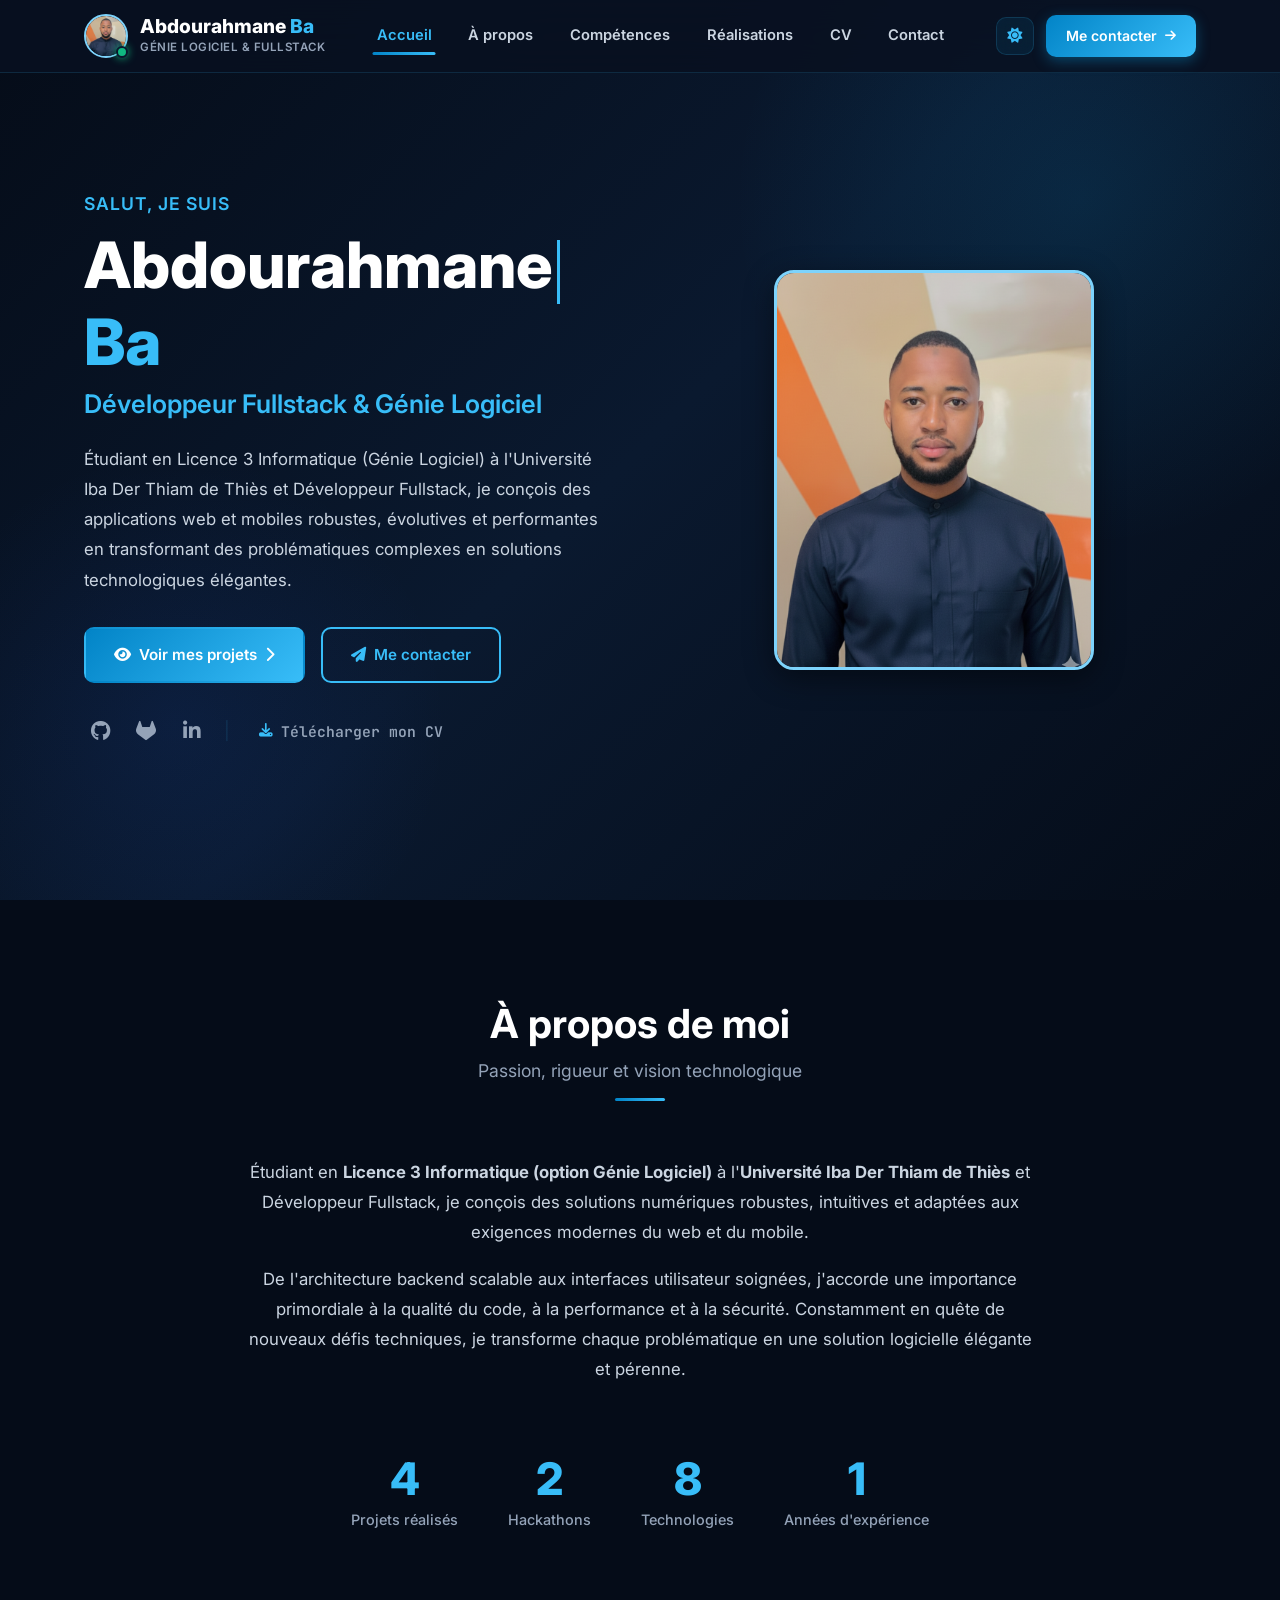
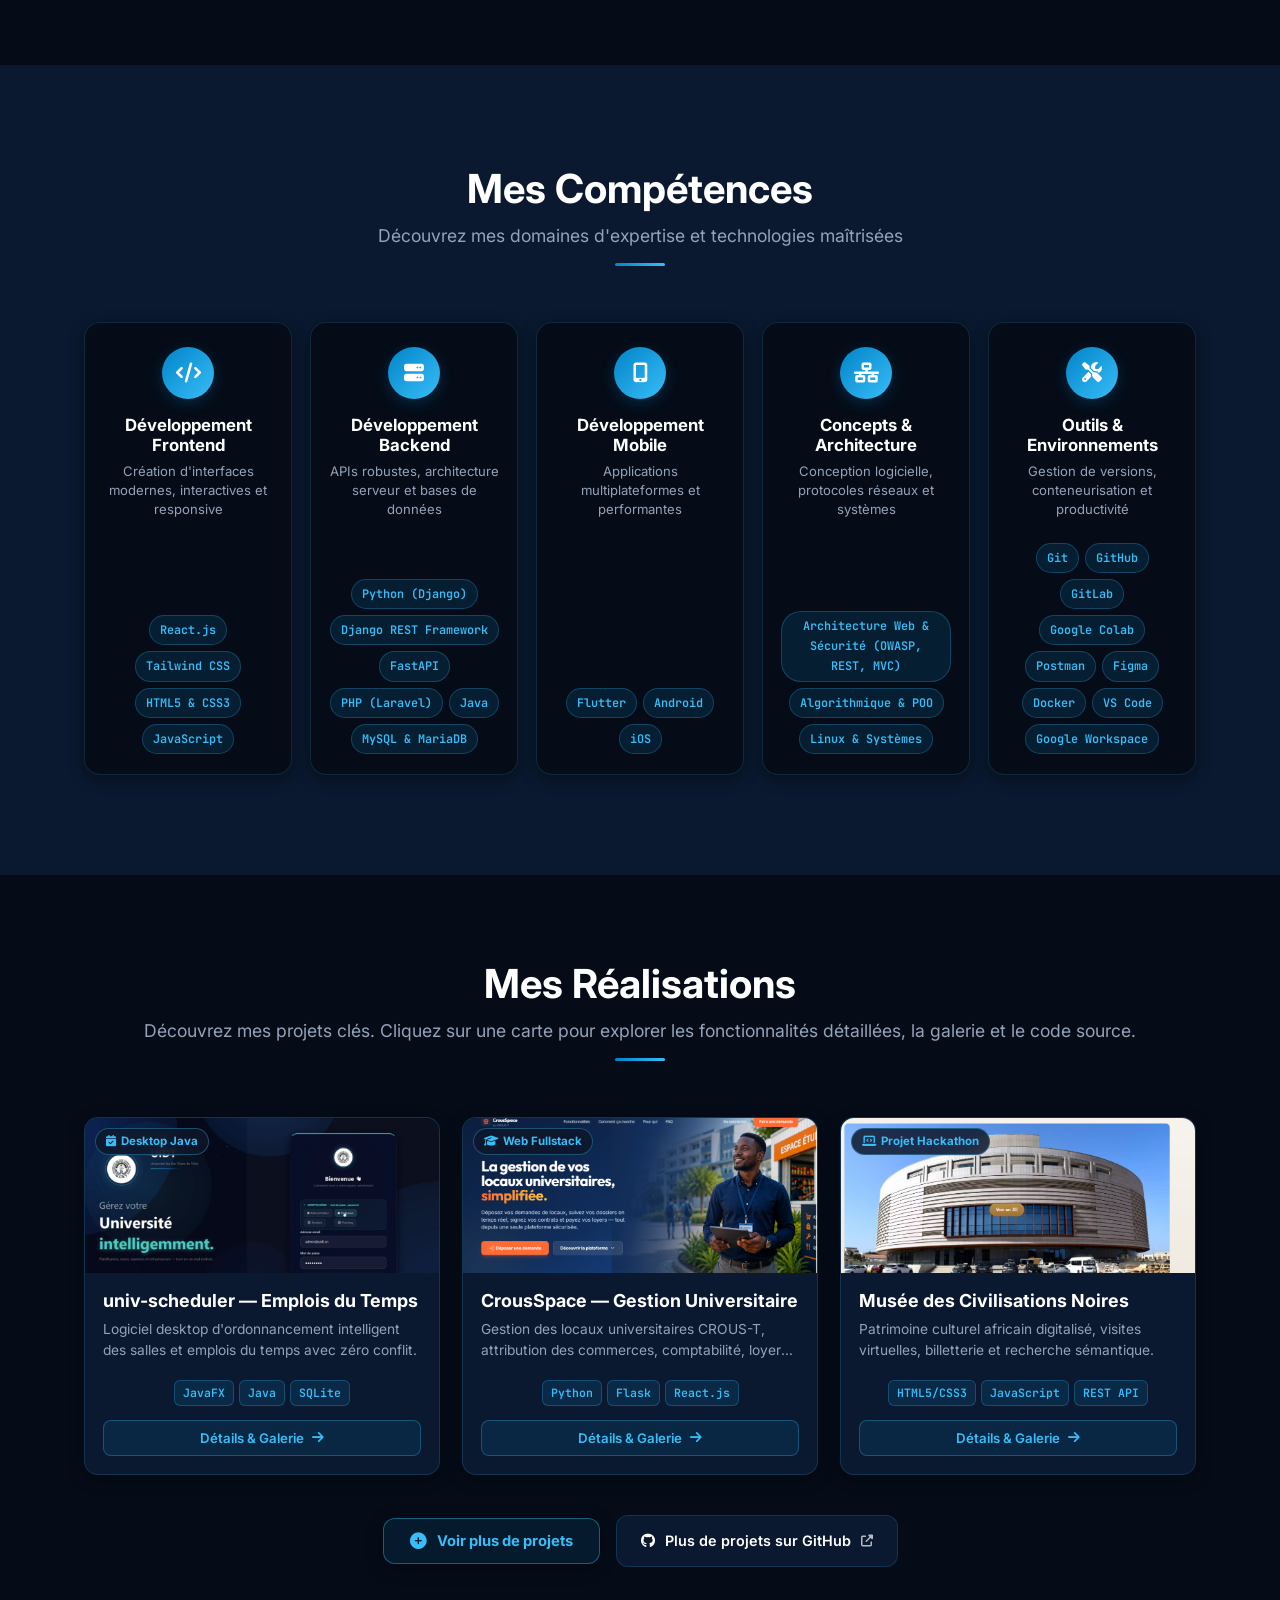
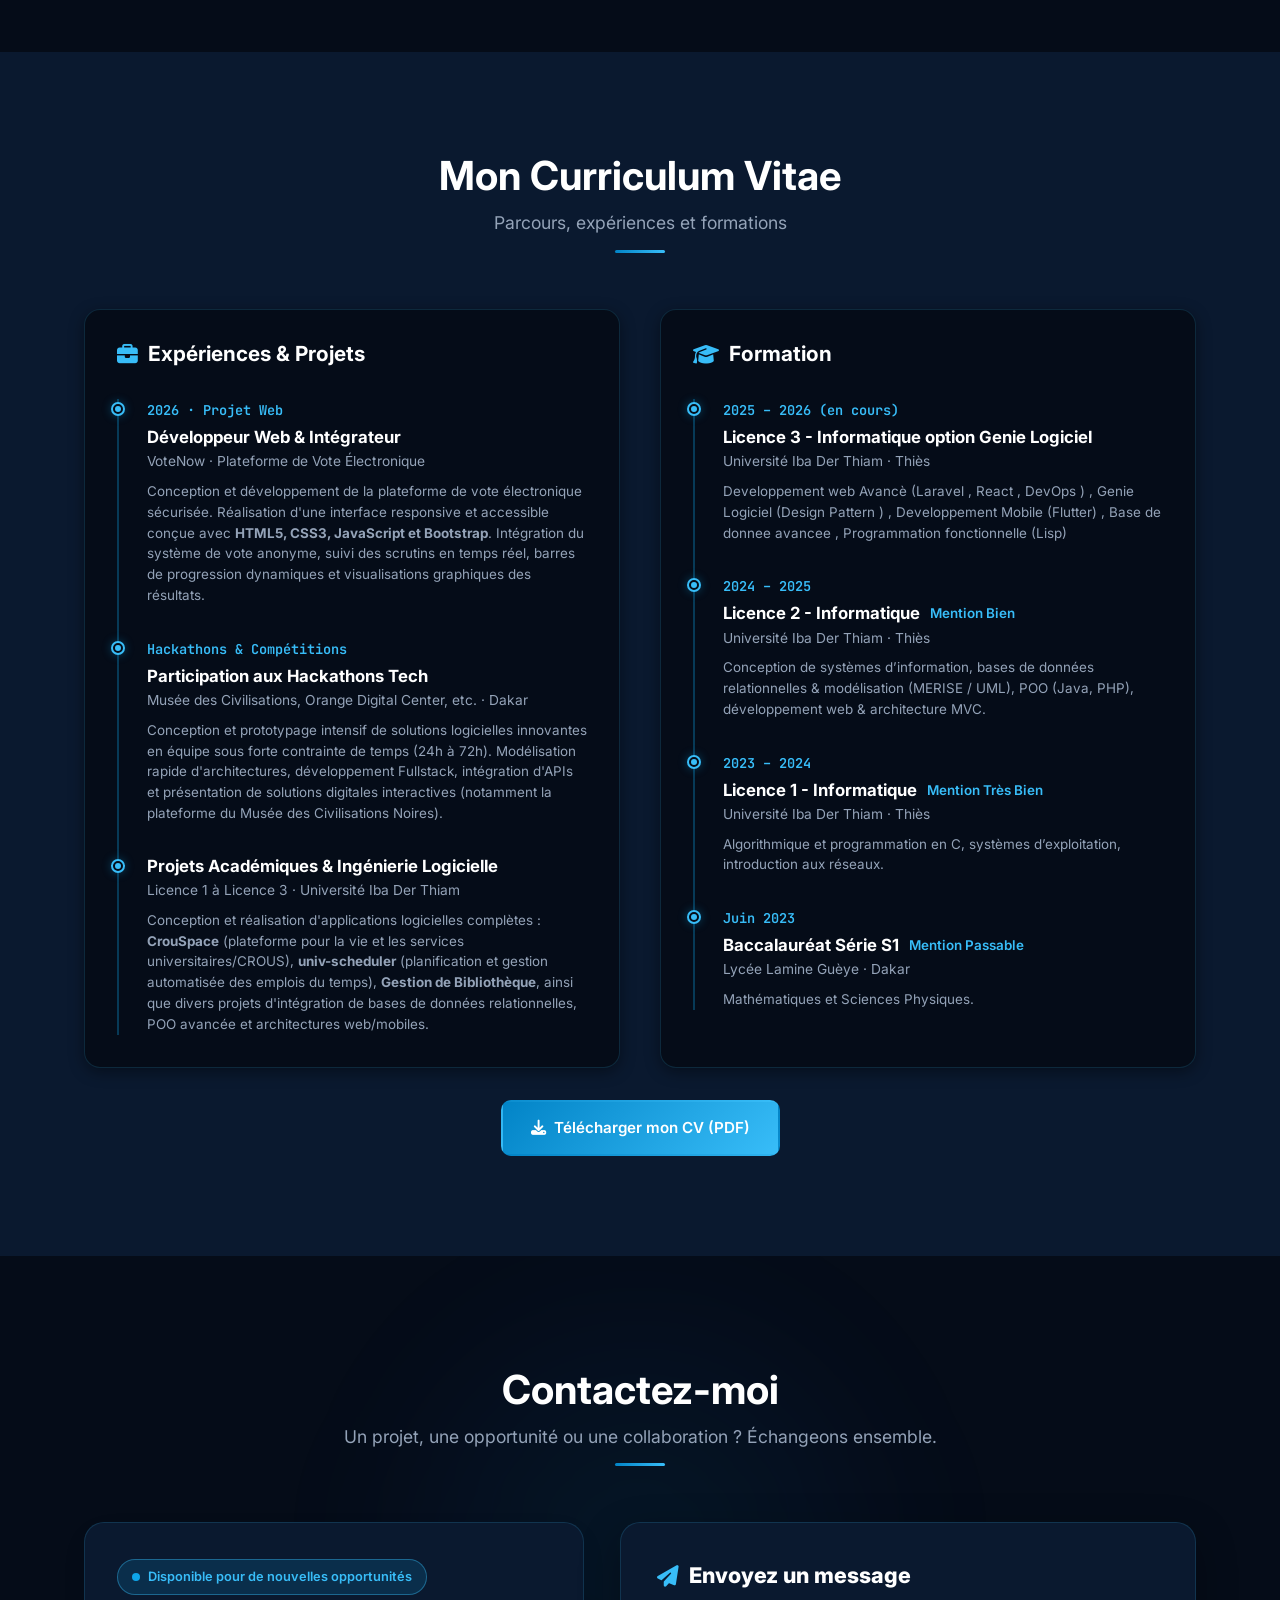
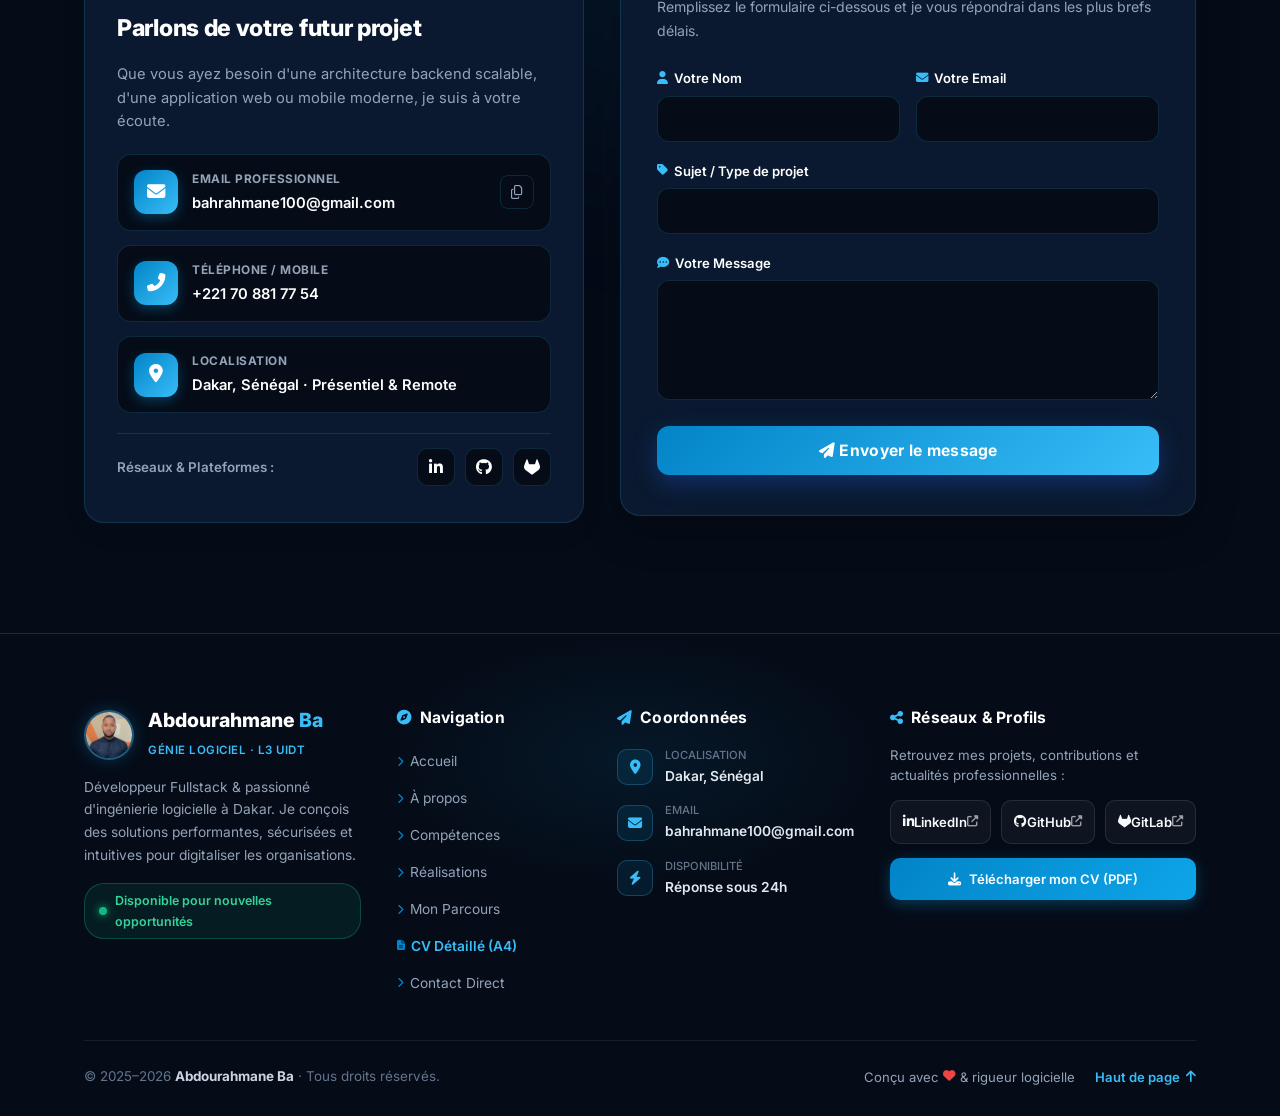
==== index.html @ 781575db "Replace Réseaux (TCP/IP, VLAN) with Architecture Web & Sécurité (OWASP, REST, MVC)" ====
<!DOCTYPE html>
<html lang="fr" data-theme="dark">
<head>
    <meta charset="UTF-8">
    <meta name="viewport" content="width=device-width, initial-scale=1.0">
    <title>Abdourahmane Ba | Portfolio — Développeur Fullstack & Génie Logiciel</title>
    <meta name="description" content="Portfolio d'Abdourahmane Ba — Développeur Fullstack & Génie Logiciel basé à Dakar. Découvrez mes projets, compétences et réalisations.">
    <meta name="author" content="Abdourahmane Ba">
    <meta name="keywords" content="Abdourahmane Ba, portfolio, développeur, génie logiciel, fullstack, Dakar, Sénégal, software engineer">

    <!-- Open Graph (partage réseaux sociaux) -->
    <meta property="og:title" content="Abdourahmane Ba | Développeur Fullstack & Génie Logiciel">
    <meta property="og:description" content="Développeur Fullstack & Génie Logiciel — Découvrez mes projets et compétences.">
    <meta property="og:type" content="website">
    <meta property="og:image" content="Gemini_Generated_Image_crycsicrycsicryc.png">

    <!-- Twitter Card -->
    <meta name="twitter:card" content="summary_large_image">
    <meta name="twitter:title" content="Abdourahmane Ba | Développeur Fullstack &amp; Génie Logiciel">
    <meta name="twitter:description" content="Développeur Fullstack &amp; Génie Logiciel — Découvrez mes projets et compétences.">
    <meta name="twitter:image" content="Gemini_Generated_Image_crycsicrycsicryc.png">

    <!-- Favicon & Theme -->
    <link rel="icon" type="image/png" href="Gemini_Generated_Image_crycsicrycsicryc.png">
    <meta name="theme-color" content="#050c18">

    <!-- Google Fonts : Inter + JetBrains Mono -->
    <link rel="preconnect" href="https://fonts.googleapis.com">
    <link rel="preconnect" href="https://fonts.gstatic.com" crossorigin>
    <link href="https://fonts.googleapis.com/css2?family=Inter:wght@300;400;500;600;700;800&family=JetBrains+Mono:wght@400;500&display=swap" rel="stylesheet">

    <!-- Font Awesome -->
    <link rel="stylesheet" href="https://cdnjs.cloudflare.com/ajax/libs/font-awesome/6.4.0/css/all.min.css">

    <!-- CSS personnalisé -->
    <link rel="stylesheet" href="rah.css">
</head>
<body data-theme="dark">

    <!-- ===== EN-TÊTE FIXE MODERNE ===== -->
    <header id="main-header">
        <div class="container">
            <nav class="navbar">
                <a href="#accueil" class="logo" aria-label="Retour à l'accueil">
                    <div class="logo-avatar-wrap">
                        <img src="Gemini_Generated_Image_crycsicrycsicryc.png" alt="Logo Abdourahmane Ba" class="site-logo" id="refresh-image">
                        <span class="online-indicator" title="Disponible pour opportunités"></span>
                    </div>
                    <div class="logo-text">
                        <span class="logo-name"><span class="logo-first">Abdourahmane</span> <span class="logo-last">Ba</span></span>
                        <span class="logo-role">Génie Logiciel &amp; Fullstack</span>
                    </div>
                </a>
                <ul class="nav-links">
                    <li><a href="#accueil">Accueil</a></li>
                    <li><a href="#apropos">À propos</a></li>
                    <li><a href="#competences">Compétences</a></li>
                    <li><a href="#realisations">Réalisations</a></li>
                    <li><a href="#cv">CV</a></li>
                    <li><a href="#contact">Contact</a></li>
                </ul>
                <div class="nav-actions">
                    <button id="theme-toggle" class="theme-toggle" aria-label="Changer le thème" title="Bascule mode clair / sombre">
                        <i class="fas fa-moon"></i>
                    </button>
                    <a href="#contact" class="btn-nav-contact">
                        <span>Me contacter</span>
                        <i class="fas fa-arrow-right"></i>
                    </a>
                </div>
                <div class="menu-btn" aria-label="Ouvrir le menu">
                    <i class="fas fa-bars"></i>
                </div>
            </nav>
        </div>
    </header>

    <!-- ===== SECTION HERO / ACCUEIL ===== -->
    <section id="accueil" class="accueil">
        <div class="hero-bg-decoration" aria-hidden="true"></div>
        <div class="container">
            <div class="accueil-content">
                <div class="accueil-text">
                    <p class="greeting">Salut, je suis</p>
                    <h1>
                        <span id="typing" aria-live="polite"></span><span class="last-name"> Ba</span>
                    </h1>
                    <h2>Développeur Fullstack & Génie Logiciel</h2>
                    <p class="hero-description">Étudiant en Licence 3 Informatique (Génie Logiciel) à l'Université Iba Der Thiam de Thiès et Développeur Fullstack, je conçois des applications web et mobiles robustes, évolutives et performantes en transformant des problématiques complexes en solutions technologiques élégantes.</p>
                    <div class="accueil-btns">
                        <a href="#realisations" class="btn btn-primary"><i class="fas fa-eye"></i> Voir mes projets <i class="fas fa-chevron-right"></i></a>
                        <a href="#contact" class="btn btn-secondary"><i class="fas fa-paper-plane"></i> Me contacter</a>
                    </div>
                    <div class="hero-social-cv">
                        <div class="hero-social-links">
                            <a href="https://github.com/Rahmane12745" target="_blank" rel="noopener noreferrer" aria-label="GitHub" title="GitHub"><i class="fab fa-github"></i></a>
                            <a href="https://gitlab.com/bahrahmane100" target="_blank" rel="noopener noreferrer" aria-label="GitLab" title="GitLab"><i class="fab fa-gitlab"></i></a>
                            <a href="https://www.linkedin.com/in/abdourahmane-ba-471229384" target="_blank" rel="noopener noreferrer" aria-label="LinkedIn" title="LinkedIn"><i class="fab fa-linkedin-in"></i></a>
                        </div>
                        <span class="hero-pipe-separator">|</span>
                        <a href="CV_Abdourahmane_Ba.pdf" download="CV_Abdourahmane_Ba.pdf" class="hero-cv-download" id="hero-cv-download-btn" aria-label="Télécharger mon CV">
                            <i class="fas fa-download"></i> <span>Télécharger mon CV</span>
                        </a>
                    </div>
                </div>
                <div class="accueil-img">
                    <div class="img-container">
                        <img src="Gemini_Generated_Image_crycsicrycsicryc.png" alt="Photo d'Abdourahmane Ba">
                    </div>
                </div>
            </div>
        </div>
    </section>

    <!-- ===== SECTION À PROPOS ===== -->
    <section id="apropos" class="apropos">
        <div class="container">
            <div class="section-title">
                <h2>À propos de moi</h2>
                <p>Passion, rigueur et vision technologique</p>
            </div>
            <div class="apropos-content">
                <div class="apropos-text">
                    <p>Étudiant en <strong>Licence 3 Informatique (option Génie Logiciel)</strong> à l'<strong>Université Iba Der Thiam de Thiès</strong> et Développeur Fullstack, je conçois des solutions numériques robustes, intuitives et adaptées aux exigences modernes du web et du mobile.</p>
                    <p>De l'architecture backend scalable aux interfaces utilisateur soignées, j'accorde une importance primordiale à la qualité du code, à la performance et à la sécurité. Constamment en quête de nouveaux défis techniques, je transforme chaque problématique en une solution logicielle élégante et pérenne.</p>
                </div>
                <div class="about-stats">
                    <div class="stat">
                        <span class="stat-number" data-target="5">0</span>
                        <span class="stat-label">Projets réalisés</span>
                    </div>
                    <div class="stat">
                        <span class="stat-number" data-target="3">0</span>
                        <span class="stat-label">Hackathons</span>
                    </div>
                    <div class="stat">
                        <span class="stat-number" data-target="10">0</span>
                        <span class="stat-label">Technologies</span>
                    </div>
                    <div class="stat">
                        <span class="stat-number" data-target="2">0</span>
                        <span class="stat-label">Années d'expérience</span>
                    </div>
                </div>
            </div>
        </div>
    </section>

    <!-- ===== SECTION COMPÉTENCES ===== -->
    <section id="competences" class="competences">
        <div class="container">
            <div class="section-title">
                <h2>Mes Compétences</h2>
                <p>Découvrez mes domaines d'expertise et technologies maîtrisées</p>
            </div>
            <div class="competences-grid">
                <div class="competence-card">
                    <div class="competence-icon">
                        <i class="fas fa-code"></i>
                    </div>
                    <h3>Développement Frontend</h3>
                    <p>Création d'interfaces modernes, interactives et responsive</p>
                    <div class="tech-tags">
                        <span class="tech-tag">React.js</span>
                        <span class="tech-tag">Tailwind CSS</span>
                        <span class="tech-tag">HTML5 & CSS3</span>
                        <span class="tech-tag">JavaScript</span>
                    </div>
                </div>
                <div class="competence-card">
                    <div class="competence-icon">
                        <i class="fas fa-server"></i>
                    </div>
                    <h3>Développement Backend</h3>
                    <p>APIs robustes, architecture serveur et bases de données</p>
                    <div class="tech-tags">
                        <span class="tech-tag">Python (Django)</span>
                        <span class="tech-tag">Django REST Framework</span>
                        <span class="tech-tag">FastAPI</span>
                        <span class="tech-tag">PHP (Laravel)</span>
                        <span class="tech-tag">Java</span>
                        <span class="tech-tag">MySQL & MariaDB</span>
                    </div>
                </div>
                <div class="competence-card">
                    <div class="competence-icon">
                        <i class="fas fa-mobile-alt"></i>
                    </div>
                    <h3>Développement Mobile</h3>
                    <p>Applications multiplateformes et performantes</p>
                    <div class="tech-tags">
                        <span class="tech-tag">Flutter</span>
                        <span class="tech-tag">Android</span>
                        <span class="tech-tag">iOS</span>
                    </div>
                </div>
                <div class="competence-card">
                    <div class="competence-icon">
                        <i class="fas fa-network-wired"></i>
                    </div>
                    <h3>Concepts & Architecture</h3>
                    <p>Conception logicielle, protocoles réseaux et systèmes</p>
                    <div class="tech-tags">
                        <span class="tech-tag">Architecture Web &amp; Sécurité (OWASP, REST, MVC)</span>
                        <span class="tech-tag">Algorithmique &amp; POO</span>
                        <span class="tech-tag">Linux &amp; Systèmes</span>
                    </div>
                </div>
                <div class="competence-card">
                    <div class="competence-icon">
                        <i class="fas fa-tools"></i>
                    </div>
                    <h3>Outils & Environnements</h3>
                    <p>Gestion de versions, conteneurisation et productivité</p>
                    <div class="tech-tags">
                        <span class="tech-tag">Git</span>
                        <span class="tech-tag">GitHub</span>
                        <span class="tech-tag">GitLab</span>
                        <span class="tech-tag">Google Colab</span>
                        <span class="tech-tag">Postman</span>
                        <span class="tech-tag">Figma</span>
                        <span class="tech-tag">Docker</span>
                        <span class="tech-tag">VS Code</span>
                        <span class="tech-tag">Google Workspace</span>
                    </div>
                </div>
            </div>
        </div>
    </section>

    <!-- ===== SECTION RÉALISATIONS ===== -->
    <section id="realisations" class="realisations">
        <div class="container">
            <div class="section-title">
                <h2>Mes Réalisations</h2>
                <p>Découvrez mes projets clés. Cliquez sur une carte pour explorer les fonctionnalités détaillées, la galerie et le code source.</p>
            </div>
            <div class="realisations-grid">
                
                <!-- Projet 1 : univ-scheduler -->
                <div class="realisation-card compact-card" data-project-id="univ-scheduler">
                    <div class="realisation-img">
                        <div class="card-category-badge"><i class="fas fa-calendar-check"></i> Desktop Java</div>
                        <img src="univ-cover.png" alt="univ-scheduler - Emplois du temps">
                        <div class="card-overlay-hover">
                            <span class="overlay-btn"><i class="fas fa-expand-alt"></i> Voir détails</span>
                        </div>
                    </div>
                    <div class="realisation-content">
                        <h3>univ-scheduler — Emplois du Temps</h3>
                        <p>Logiciel desktop d'ordonnancement intelligent des salles et emplois du temps avec zéro conflit.</p>
                        <div class="tech-tags">
                            <span class="tech-tag">JavaFX</span>
                            <span class="tech-tag">Java</span>
                            <span class="tech-tag">SQLite</span>
                        </div>
                        <button class="btn-card-action" aria-label="Voir les détails de univ-scheduler">
                            <span>Détails & Galerie</span> <i class="fas fa-arrow-right"></i>
                        </button>
                    </div>
                </div>

                <!-- Projet 2 : CrouSpace -->
                <div class="realisation-card compact-card" data-project-id="crouspace">
                    <div class="realisation-img">
                        <div class="card-category-badge"><i class="fas fa-graduation-cap"></i> Web Fullstack</div>
                        <img src="crous-cover.png" alt="CrousSpace - Plateforme CROUS-T">
                        <div class="card-overlay-hover">
                            <span class="overlay-btn"><i class="fas fa-expand-alt"></i> Voir détails</span>
                        </div>
                    </div>
                    <div class="realisation-content">
                        <h3>CrousSpace — Gestion Universitaire</h3>
                        <p>Gestion des locaux universitaires CROUS-T, attribution des commerces, comptabilité, loyers et suivi des réclamations.</p>
                        <div class="tech-tags">
                            <span class="tech-tag">Python</span>
                            <span class="tech-tag">Flask</span>
                            <span class="tech-tag">React.js</span>
                        </div>
                        <button class="btn-card-action" aria-label="Voir les détails de CrouSpace">
                            <span>Détails & Galerie</span> <i class="fas fa-arrow-right"></i>
                        </button>
                    </div>
                </div>

                <!-- Projet 3 : Hackathon Musée des Civilisations -->
                <div class="realisation-card compact-card" data-project-id="hackathon-mcn">
                    <div class="realisation-img">
                        <div class="card-category-badge"><i class="fas fa-laptop-code"></i> Projet Hackathon</div>
                        <img src="mcn-exploration3d.png" alt="Hackathon Musée des civilisations noires">
                        <div class="card-overlay-hover">
                            <span class="overlay-btn"><i class="fas fa-expand-alt"></i> Voir détails</span>
                        </div>
                    </div>
                    <div class="realisation-content">
                        <h3>Musée des Civilisations Noires</h3>
                        <p>Patrimoine culturel africain digitalisé, visites virtuelles, billetterie et recherche sémantique.</p>
                        <div class="tech-tags">
                            <span class="tech-tag">HTML5/CSS3</span>
                            <span class="tech-tag">JavaScript</span>
                            <span class="tech-tag">REST API</span>
                        </div>
                        <button class="btn-card-action" aria-label="Voir les détails du Hackathon">
                            <span>Détails & Galerie</span> <i class="fas fa-arrow-right"></i>
                        </button>
                    </div>
                </div>

                <!-- Projet 4 : VoteNow -->
                <div class="realisation-card compact-card extra-project" data-project-id="votenow">
                    <div class="realisation-img">
                        <div class="card-category-badge"><i class="fas fa-vote-yea"></i> Web & Sécurité</div>
                        <img src="votenow-cover.png" alt="VoteNow - Plateforme de vote électronique">
                        <div class="card-overlay-hover">
                            <span class="overlay-btn"><i class="fas fa-expand-alt"></i> Voir détails</span>
                        </div>
                    </div>
                    <div class="realisation-content">
                        <h3>VoteNow — Vote Électronique</h3>
                        <p>Solution de vote électronique flexible, sécurisée et anonyme avec dépouillement instantané et statistiques en direct.</p>
                        <div class="tech-tags">
                            <span class="tech-tag">HTML5/CSS3</span>
                            <span class="tech-tag">JavaScript</span>
                            <span class="tech-tag">Bootstrap</span>
                        </div>
                        <button class="btn-card-action" aria-label="Voir les détails de VoteNow">
                            <span>Détails & Galerie</span> <i class="fas fa-arrow-right"></i>
                        </button>
                    </div>
                </div>

            </div>

            <!-- Boutons d'action pour plus de projets -->
            <div class="realisations-more-wrap">
                <button id="btn-toggle-projects" class="btn-toggle-projects" aria-expanded="false" aria-label="Afficher plus de projets">
                    <i class="fas fa-plus-circle"></i> <span>Voir plus de projets</span>
                </button>
                <a href="https://github.com/Rahmane12745" target="_blank" rel="noopener noreferrer" class="btn-github-archive" aria-label="Explorer les projets sur GitHub">
                    <i class="fab fa-github"></i> <span>Plus de projets sur GitHub</span> <i class="fas fa-external-link-alt ext-icon"></i>
                </a>
            </div>
        </div>
    </section>

    <!-- ===== MODALE DE DÉTAIL DE PROJET (GALERIE & FONCTIONNALITÉS) ===== -->
    <div id="project-modal" class="project-modal" aria-hidden="true" role="dialog" aria-labelledby="modal-project-title">
        <div class="modal-backdrop" id="modal-backdrop"></div>
        <div class="modal-dialog">
            <button class="modal-close-btn" id="modal-close-btn" aria-label="Fermer la boîte de dialogue">
                <i class="fas fa-times"></i>
            </button>
            <div class="modal-body-wrapper" id="modal-dynamic-body">
                <!-- Contenu injecté dynamiquement par rah.js -->
            </div>
        </div>
    </div>

    <!-- ===== VISIONNEUSE D'IMAGE (LIGHTBOX) ===== -->
    <div id="lightbox-modal" class="lightbox-modal" aria-hidden="true">
        <div class="lightbox-backdrop" id="lightbox-backdrop"></div>
        <div class="lightbox-content">
            <button class="lightbox-close-btn" id="lightbox-close-btn" aria-label="Fermer l'image"><i class="fas fa-times"></i></button>
            <img id="lightbox-img" src="" alt="Agrandissement de capture">
            <p id="lightbox-caption" class="lightbox-caption"></p>
        </div>
    </div>

    <!-- ===== SECTION CV ===== -->
    <section id="cv" class="cv">
        <div class="container">
            <div class="section-title">
                <h2>Mon Curriculum Vitae</h2>
                <p>Parcours, expériences et formations</p>
            </div>
            <div class="cv-content">
                <div class="cv-experience">
                    <h3><i class="fas fa-briefcase"></i> Expériences & Projets</h3>
                    <div class="timeline">
                        <div class="timeline-item">
                            <div class="timeline-dot"></div>
                            <span class="timeline-date">2026 · Projet Web</span>
                            <div class="timeline-content">
                                <h4>Développeur Web &amp; Intégrateur</h4>
                                <span class="timeline-org">VoteNow · Plateforme de Vote Électronique</span>
                                <p>Conception et développement de la plateforme de vote électronique sécurisée. Réalisation d'une interface responsive et accessible conçue avec <strong>HTML5, CSS3, JavaScript et Bootstrap</strong>. Intégration du système de vote anonyme, suivi des scrutins en temps réel, barres de progression dynamiques et visualisations graphiques des résultats.</p>
                            </div>
                        </div>
                        <div class="timeline-item">
                            <div class="timeline-dot"></div>
                            <span class="timeline-date">Hackathons & Compétitions</span>
                            <div class="timeline-content">
                                <h4>Participation aux Hackathons Tech</h4>
                                <span class="timeline-org">Musée des Civilisations, Orange Digital Center, etc. · Dakar</span>
                                <p>Conception et prototypage intensif de solutions logicielles innovantes en équipe sous forte contrainte de temps (24h à 72h). Modélisation rapide d'architectures, développement Fullstack, intégration d'APIs et présentation de solutions digitales interactives (notamment la plateforme du Musée des Civilisations Noires).</p>
                            </div>
                        </div>
                        <div class="timeline-item">
                            <div class="timeline-dot"></div>
                            <div class="timeline-content">
                                <h4>Projets Académiques & Ingénierie Logicielle</h4>
                                <span class="timeline-org">Licence 1 à Licence 3 · Université Iba Der Thiam</span>
                                <p>Conception et réalisation d'applications logicielles complètes : <strong>CrouSpace</strong> (plateforme pour la vie et les services universitaires/CROUS), <strong>univ-scheduler</strong> (planification et gestion automatisée des emplois du temps), <strong>Gestion de Bibliothèque</strong>, ainsi que divers projets d'intégration de bases de données relationnelles, POO avancée et architectures web/mobiles.</p>
                            </div>
                        </div>
                    </div>
                </div>
                <div class="cv-education">
                    <h3><i class="fas fa-graduation-cap"></i> Formation</h3>
                    <div class="timeline">
                        <div class="timeline-item">
                            <div class="timeline-dot"></div>
                            <span class="timeline-date">2025 – 2026 (en cours)</span>
                            <div class="timeline-content">
                                <h4>Licence 3 - Informatique option Genie Logiciel</h4>
                                <span class="timeline-org">Université Iba Der Thiam · Thiès</span>
                                <p>Developpement web Avancè (Laravel , React , DevOps ) , Genie Logiciel (Design Pattern ) , Developpement Mobile (Flutter) , Base de donnee avancee , Programmation fonctionnelle (Lisp)</p>
                            </div>
                        </div>
                        <div class="timeline-item">
                            <div class="timeline-dot"></div>
                            <span class="timeline-date">2024 – 2025</span>
                            <div class="timeline-content">
                                <h4>Licence 2 - Informatique <span class="timeline-mention">Mention Bien</span></h4>
                                <span class="timeline-org">Université Iba Der Thiam · Thiès</span>
                                <p>Conception de systèmes d’information, bases de données relationnelles & modélisation (MERISE / UML), POO (Java, PHP), développement web & architecture MVC.</p>
                            </div>
                        </div>
                        <div class="timeline-item">
                            <div class="timeline-dot"></div>
                            <span class="timeline-date">2023 – 2024</span>
                            <div class="timeline-content">
                                <h4>Licence 1 - Informatique <span class="timeline-mention">Mention Très Bien</span></h4>
                                <span class="timeline-org">Université Iba Der Thiam · Thiès</span>
                                <p>Algorithmique et programmation en C, systèmes d’exploitation, introduction aux réseaux.</p>
                            </div>
                        </div>
                        <div class="timeline-item">
                            <div class="timeline-dot"></div>
                            <span class="timeline-date">Juin 2023</span>
                            <div class="timeline-content">
                                <h4>Baccalauréat Série S1 <span class="timeline-mention">Mention Passable</span></h4>
                                <span class="timeline-org">Lycée Lamine Guèye · Dakar</span>
                                <p>Mathématiques et Sciences Physiques.</p>
                            </div>
                        </div>
                    </div>
                </div>
            </div>
            <div class="cv-download">
                <a class="btn btn-primary" href="CV_Abdourahmane_Ba.pdf" download="CV_Abdourahmane_Ba.pdf" id="cv-section-download-btn"><i class="fas fa-download"></i> Télécharger mon CV (PDF)</a>
            </div>
        </div>
    </section>

    <!-- ===== SECTION CONTACT ===== -->
    <section id="contact" class="contact">
        <div class="contact-bg-glow" aria-hidden="true"></div>
        <div class="container">
            <div class="section-title">
                <h2>Contactez-moi</h2>
                <p>Un projet, une opportunité ou une collaboration ? Échangeons ensemble.</p>
            </div>
            <div class="contact-content">
                
                <!-- Carte Gauche : Infos & Accès Direct -->
                <div class="contact-info-card">
                    <div class="contact-badge-status">
                        <span class="status-pulse"></span>
                        <span>Disponible pour de nouvelles opportunités</span>
                    </div>

                    <h3 class="contact-card-heading">Parlons de votre futur projet</h3>
                    <p class="contact-card-sub">Que vous ayez besoin d'une architecture backend scalable, d'une application web ou mobile moderne, je suis à votre écoute.</p>

                    <div class="contact-items-list">
                        <div class="contact-item-box">
                            <div class="contact-icon">
                                <i class="fas fa-envelope"></i>
                            </div>
                            <div class="contact-details">
                                <span class="contact-label">Email Professionnel</span>
                                <a href="mailto:bahrahmane100@gmail.com" class="contact-link" id="email-link">bahrahmane100@gmail.com</a>
                            </div>
                            <button type="button" class="btn-copy-email" id="btn-copy-email" title="Copier l'adresse email" aria-label="Copier l'email">
                                <i class="far fa-copy"></i>
                            </button>
                        </div>

                        <div class="contact-item-box">
                            <div class="contact-icon">
                                <i class="fas fa-phone-alt"></i>
                            </div>
                            <div class="contact-details">
                                <span class="contact-label">Téléphone / Mobile</span>
                                <a href="tel:+221708817754" class="contact-link">+221 70 881 77 54</a>
                            </div>
                        </div>

                        <div class="contact-item-box">
                            <div class="contact-icon">
                                <i class="fas fa-map-marker-alt"></i>
                            </div>
                            <div class="contact-details">
                                <span class="contact-label">Localisation</span>
                                <span class="contact-val">Dakar, Sénégal · Présentiel & Remote</span>
                            </div>
                        </div>
                    </div>

                    <div class="contact-socials-wrapper">
                        <span class="socials-label">Réseaux & Plateformes :</span>
                        <div class="social-icons-modern">
                            <a href="https://www.linkedin.com/in/abdourahmane-ba-471229384" target="_blank" rel="noopener noreferrer" aria-label="LinkedIn" title="LinkedIn"><i class="fab fa-linkedin-in"></i></a>
                            <a href="https://github.com/Rahmane12745" target="_blank" rel="noopener noreferrer" aria-label="GitHub" title="GitHub"><i class="fab fa-github"></i></a>
                            <a href="https://gitlab.com/bahrahmane100" target="_blank" rel="noopener noreferrer" aria-label="GitLab" title="GitLab"><i class="fab fa-gitlab"></i></a>
                        </div>
                    </div>
                </div>

                <!-- Formulaire Moderne & Interactif -->
                <div class="contact-form-card">
                    <div class="form-header">
                        <h3><i class="fas fa-paper-plane"></i> Envoyez un message</h3>
                        <p>Remplissez le formulaire ci-dessous et je vous répondrai dans les plus brefs délais.</p>
                    </div>

                    <form id="contact-form" class="modern-form" action="https://formsubmit.co/bahrahmane100@gmail.com" method="POST">
                        <!-- Champs de configuration FormSubmit pour Vercel / Netlify -->
                        <input type="text" name="_honey" style="display:none">
                        <input type="hidden" name="_captcha" value="false">
                        <input type="hidden" name="_template" value="table">
                        <input type="hidden" name="_subject" value="Nouveau message depuis le Portfolio Abdourahmane Ba">

                        <div class="form-row">
                            <div class="form-group-modern">
                                <label for="name"><i class="fas fa-user"></i> Votre Nom</label>
                                <div class="input-wrapper">
                                    <input type="text" id="name" name="name" required>
                                </div>
                            </div>
                            <div class="form-group-modern">
                                <label for="email"><i class="fas fa-envelope"></i> Votre Email</label>
                                <div class="input-wrapper">
                                    <input type="email" id="email" name="email" required>
                                </div>
                            </div>
                        </div>

                        <div class="form-group-modern">
                            <label for="subject"><i class="fas fa-tag"></i> Sujet / Type de projet</label>
                            <div class="input-wrapper">
                                <input type="text" id="subject" name="subject" required>
                            </div>
                        </div>

                        <div class="form-group-modern">
                            <label for="message"><i class="fas fa-comment-dots"></i> Votre Message</label>
                            <div class="input-wrapper">
                                <textarea id="message" name="message" rows="5" required></textarea>
                            </div>
                        </div>

                        <button type="submit" id="submit-btn" class="btn-submit-modern">
                            <span class="btn-text"><i class="fas fa-paper-plane"></i> Envoyer le message</span>
                        </button>
                    </form>
                </div>

            </div>
        </div>
    </section>

    <!-- ===== FOOTER MODERNE & PREMIUM ===== -->
    <footer class="footer-modern">
        <div class="container">
            <div class="footer-top-grid">
                
                <!-- Col 1 : Identité & Bio -->
                <div class="footer-col footer-col-brand">
                    <div class="footer-brand-header">
                        <img src="Gemini_Generated_Image_crycsicrycsicryc.png" alt="Abdourahmane Ba" class="footer-avatar">
                        <div class="footer-brand-title">
                            <h3>Abdourahmane <span class="text-accent">Ba</span></h3>
                            <span class="footer-badge-role">Génie Logiciel · L3 UIDT</span>
                        </div>
                    </div>
                    <p class="footer-bio">
                        Développeur Fullstack &amp; passionné d'ingénierie logicielle à Dakar. Je conçois des solutions performantes, sécurisées et intuitives pour digitaliser les organisations.
                    </p>
                    <div class="footer-status-badge">
                        <span class="pulse-dot"></span>
                        <span>Disponible pour nouvelles opportunités</span>
                    </div>
                </div>

                <!-- Col 2 : Navigation Rapide -->
                <div class="footer-col">
                    <h4 class="footer-title"><i class="fas fa-compass"></i> Navigation</h4>
                    <ul class="footer-nav-list">
                        <li><a href="#accueil"><i class="fas fa-chevron-right"></i> Accueil</a></li>
                        <li><a href="#apropos"><i class="fas fa-chevron-right"></i> À propos</a></li>
                        <li><a href="#competences"><i class="fas fa-chevron-right"></i> Compétences</a></li>
                        <li><a href="#realisations"><i class="fas fa-chevron-right"></i> Réalisations</a></li>
                        <li><a href="#cv"><i class="fas fa-chevron-right"></i> Mon Parcours</a></li>
                        <li><a href="rah1.html" target="_blank" class="highlight-link"><i class="fas fa-file-alt"></i> CV Détaillé (A4)</a></li>
                        <li><a href="#contact"><i class="fas fa-chevron-right"></i> Contact Direct</a></li>
                    </ul>
                </div>

                <!-- Col 3 : Contact Direct -->
                <div class="footer-col">
                    <h4 class="footer-title"><i class="fas fa-paper-plane"></i> Coordonnées</h4>
                    <div class="footer-contact-items">
                        <div class="footer-contact-row">
                            <div class="footer-contact-icon"><i class="fas fa-map-marker-alt"></i></div>
                            <div>
                                <span class="contact-sub">Localisation</span>
                                <span class="contact-main">Dakar, Sénégal</span>
                            </div>
                        </div>
                        <div class="footer-contact-row">
                            <div class="footer-contact-icon"><i class="fas fa-envelope"></i></div>
                            <div>
                                <span class="contact-sub">Email</span>
                                <a href="mailto:bahrahmane100@gmail.com" class="contact-main contact-email">bahrahmane100@gmail.com</a>
                            </div>
                        </div>
                        <div class="footer-contact-row">
                            <div class="footer-contact-icon"><i class="fas fa-bolt"></i></div>
                            <div>
                                <span class="contact-sub">Disponibilité</span>
                                <span class="contact-main">Réponse sous 24h</span>
                            </div>
                        </div>
                    </div>
                </div>

                <!-- Col 4 : Réseaux & CV -->
                <div class="footer-col footer-col-social">
                    <h4 class="footer-title"><i class="fas fa-share-alt"></i> Réseaux &amp; Profils</h4>
                    <p class="footer-social-text">Retrouvez mes projets, contributions et actualités professionnelles :</p>
                    <div class="footer-social-cards">
                        <a href="https://www.linkedin.com/in/abdourahmane-ba-471229384" target="_blank" rel="noopener noreferrer" class="social-card-btn linkedin" aria-label="LinkedIn">
                            <i class="fab fa-linkedin-in"></i>
                            <span>LinkedIn</span>
                            <i class="fas fa-external-link-alt external-icon"></i>
                        </a>
                        <a href="https://github.com/Rahmane12745" target="_blank" rel="noopener noreferrer" class="social-card-btn github" aria-label="GitHub">
                            <i class="fab fa-github"></i>
                            <span>GitHub</span>
                            <i class="fas fa-external-link-alt external-icon"></i>
                        </a>
                        <a href="https://gitlab.com/bahrahmane100" target="_blank" rel="noopener noreferrer" class="social-card-btn gitlab" aria-label="GitLab">
                            <i class="fab fa-gitlab"></i>
                            <span>GitLab</span>
                            <i class="fas fa-external-link-alt external-icon"></i>
                        </a>
                    </div>
                    <a href="CV_Abdourahmane_Ba.pdf" download="CV_Abdourahmane_Ba.pdf" class="btn-footer-cv-download" id="footer-cv-download-btn">
                        <i class="fas fa-download"></i> Télécharger mon CV (PDF)
                    </a>
                </div>

            </div>

            <!-- Bas de page -->
            <div class="footer-bottom-bar">
                <p class="copyright-text">
                    &copy; 2025–2026 <strong>Abdourahmane Ba</strong> · Tous droits réservés.
                </p>
                <div class="footer-bottom-right">
                    <span class="built-with">Conçu avec <i class="fas fa-heart heart-icon"></i> &amp; rigueur logicielle</span>
                    <a href="#accueil" class="back-to-top-link" aria-label="Remonter en haut">
                        <span>Haut de page</span> <i class="fas fa-arrow-up"></i>
                    </a>
                </div>
            </div>
        </div>
    </footer>

    <!-- Bouton scroll-to-top -->
    <button id="scroll-top" class="scroll-top" aria-label="Retour en haut">
        <i class="fas fa-chevron-up"></i>
    </button>

    <script src="rah.js"></script>
</body>
</html>
---- rah.css ----
/* ==========================================================================
   Variables globales — Thème Clair (Blanc & Bleu) & Thème Sombre (Bleu Nuit)
   ========================================================================== */
:root,
[data-theme="light"] {
  /* MODE CLAIR : Fond Blanc Pur & Écritures Bleues Élégantes */
  --primary: #0f172a;        /* Bleu nuit profond */
  --primary-light: #1e293b;  /* Bleu marine */
  --secondary: #0284c7;      /* Bleu royal vif */
  --secondary-light: #0ea5e9;/* Bleu ciel dynamique */
  --accent: #0284c7;         /* Bleu cyan principal */
  --accent-light: #38bdf8;   /* Cyan lumineux */
  --surface: #ffffff;        /* Blanc pur pour cartes et blocs */
  --surface-alt: #f8fafc;    /* Blanc glacier très doux pour fond alterné */
  --text: #1e293b;          /* Bleu ardoise foncé pour textes lisibles */
  --text-light: #64748b;    /* Gris bleuté pour sous-titres */
  --text-dark: #0f172a;     /* Bleu nuit très foncé pour grands titres */
  --border: #e2e8f0;        /* Bordure claire subtile */
  --card-shadow: 0 4px 20px rgba(2, 132, 199, 0.08);
  --header-bg: rgba(255, 255, 255, 0.92);
  --header-border: rgba(2, 132, 199, 0.15);
  --header-text: #0f172a;
  --hero-bg: linear-gradient(135deg, #ffffff 0%, #f0f9ff 50%, #e0f2fe 100%);
  --hero-title: #0f172a;
  --hero-subtitle: #0284c7;
  --hero-desc: #475569;
  --hero-btn-sec-border: #0284c7;
  --hero-btn-sec-text: #0284c7;
  --stat-badge-bg: rgba(255, 255, 255, 0.95);
  --stat-badge-border: rgba(2, 132, 199, 0.2);
  --stat-badge-text: #0f172a;
  --transition: all 0.3s ease;
}

[data-theme="dark"] {
  /* MODE SOMBRE : Fond Bleu Nuit Profond & Écritures Blanches / Cyan */
  --primary: #050c18;        /* Bleu nuit profond du footer */
  --primary-light: #0a192f;  /* Bleu marine nuit */
  --secondary: #0284c7;      /* Bleu cyan soutenu */
  --secondary-light: #38bdf8;/* Bleu cyan lumineux */
  --accent: #38bdf8;         /* Cyan éclatant */
  --accent-light: #7dd3fc;   /* Cyan ciel très clair */
  --surface: #0a192f;        /* Fond des cartes bleu nuit */
  --surface-alt: #050c18;    /* Fond global bleu profond du footer */
  --text: #cbd5e1;          /* Texte clair haute lisibilité */
  --text-light: #94a3b8;    /* Texte secondaire estompé */
  --text-dark: #ffffff;     /* Blanc pur pour titres */
  --border: rgba(56, 189, 248, 0.16); /* Bordure cyan translucide */
  --card-shadow: 0 8px 30px rgba(0, 0, 0, 0.45);
  --header-bg: rgba(8, 17, 32, 0.88);
  --header-border: rgba(56, 189, 248, 0.15);
  --header-text: #ffffff;
  --hero-bg: linear-gradient(135deg, #050c18 0%, #0a192f 50%, #050c18 100%);
  --hero-title: #ffffff;
  --hero-subtitle: #38bdf8;
  --hero-desc: #cbd5e1;
  --hero-btn-sec-border: #38bdf8;
  --hero-btn-sec-text: #38bdf8;
  --stat-badge-bg: rgba(10, 25, 47, 0.92);
  --stat-badge-border: rgba(56, 189, 248, 0.25);
  --stat-badge-text: #ffffff;
}

/* ==========================================================================
   Reset CSS & Base
   ========================================================================== */
*, *::before, *::after {
  box-sizing: border-box;
  margin: 0;
  padding: 0;
}

html {
  scroll-behavior: smooth;
}

body {
  font-family: 'Inter', 'Segoe UI', sans-serif;
  background-color: var(--surface-alt);
  color: var(--text);
  line-height: 1.7;
  overflow-x: hidden;
  transition: background-color 0.3s ease, color 0.3s ease;
}

a {
  text-decoration: none;
  color: inherit;
}

ul {
  list-style: none;
}

img {
  max-width: 100%;
  display: block;
}

code, .tech-tag, pre {
  font-family: 'JetBrains Mono', monospace;
}

/* ==========================================================================
   Typographie
   ========================================================================== */
h1, h2, h3, h4, h5, h6 {
  font-family: 'Inter', sans-serif;
  color: var(--text-dark);
  line-height: 1.2;
}

h1 { font-size: clamp(2.5rem, 5vw, 4rem); font-weight: 800; }
h2 { font-size: 2.5rem; font-weight: 700; }
h3 { font-size: 1.5rem; font-weight: 700; }

/* ==========================================================================
   Container
   ========================================================================== */
.container {
  width: 90%;
  max-width: 1200px;
  margin: 0 auto;
  padding: 0 20px;
}

/* ==========================================================================
   Titres de section
   ========================================================================== */
.section-title {
  text-align: center;
  margin-bottom: 3.5rem;
  position: relative;
}

.section-title h2 {
  margin-bottom: 0.5rem;
}

.section-title p {
  color: var(--text-light);
  font-size: 1.1rem;
}

.section-title::after {
  content: '';
  display: block;
  width: 50px;
  height: 3px;
  background: linear-gradient(90deg, var(--secondary), var(--accent));
  margin: 0.75rem auto 0;
  border-radius: 2px;
}

/* ==========================================================================
   En-tête & Navigation (Glassmorphism)
   ========================================================================== */
/* ==========================================================================
   Header & Navigation Moderne (Glassmorphism & Glow)
   ========================================================================== */
header,
#main-header {
  position: fixed;
  top: 0;
  width: 100%;
  z-index: 1000;
  background: var(--header-bg);
  backdrop-filter: blur(20px);
  -webkit-backdrop-filter: blur(20px);
  border-bottom: 1px solid var(--header-border);
  transition: all 0.35s ease;
}

header.scrolled,
#main-header.scrolled {
  background: var(--header-bg);
  border-bottom-color: var(--accent);
  box-shadow: 0 10px 30px -10px rgba(0, 0, 0, 0.12);
}

.navbar,
nav {
  display: flex;
  justify-content: space-between;
  align-items: center;
  padding: 14px 0;
  position: relative;
}

.logo {
  display: flex;
  align-items: center;
  gap: 12px;
  text-decoration: none;
}

.logo-avatar-wrap {
  position: relative;
  display: inline-flex;
}

.site-logo {
  width: 44px;
  height: 44px;
  border-radius: 50%;
  border: 2px solid var(--accent-light);
  object-fit: cover;
  transition: transform 0.3s ease, border-color 0.3s ease, box-shadow 0.3s ease;
  background: #0f172a;
}

.logo:hover .site-logo {
  transform: scale(1.06);
  border-color: var(--accent);
  box-shadow: 0 0 16px rgba(14, 165, 233, 0.4);
}

.online-indicator {
  position: absolute;
  bottom: 0;
  right: 0;
  width: 12px;
  height: 12px;
  border-radius: 50%;
  background: #10b981;
  border: 2px solid var(--surface);
  box-shadow: 0 0 8px #10b981;
  animation: pulseGreen 2s infinite;
}

@keyframes pulseGreen {
  0% { box-shadow: 0 0 0 0 rgba(16, 185, 129, 0.7); }
  70% { box-shadow: 0 0 0 7px rgba(16, 185, 129, 0); }
  100% { box-shadow: 0 0 0 0 rgba(16, 185, 129, 0); }
}

.logo-text {
  display: flex;
  flex-direction: column;
}

.logo-name {
  font-size: 1.2rem;
  font-weight: 800;
  line-height: 1.2;
}

.logo-first {
  color: var(--header-text);
  transition: color 0.3s ease;
}

.logo-last {
  color: var(--accent);
}

.logo-role {
  font-size: 0.72rem;
  font-weight: 600;
  color: var(--text-light);
  letter-spacing: 0.5px;
  text-transform: uppercase;
}

.nav-links {
  display: flex;
  align-items: center;
  gap: 1.8rem;
  list-style: none;
}

.nav-links li {
  margin: 0;
}

.nav-links a,
.nav-item {
  color: var(--text);
  font-weight: 600;
  font-size: 0.92rem;
  position: relative;
  transition: color 0.25s ease;
  padding: 6px 4px;
  display: inline-flex;
  align-items: center;
  gap: 6px;
  text-decoration: none;
}

.nav-links a::after {
  content: '';
  position: absolute;
  bottom: 0;
  left: 50%;
  transform: translateX(-50%);
  width: 0;
  height: 2.5px;
  border-radius: 2px;
  background: linear-gradient(90deg, var(--secondary), var(--accent));
  transition: width 0.3s cubic-bezier(0.4, 0, 0.2, 1);
}

.nav-links a:hover,
.nav-links a.active {
  color: var(--accent);
}

.nav-links a:hover::after,
.nav-links a.active::after {
  width: 100%;
}

/* Actions dans la barre de navigation */
.nav-actions {
  display: flex;
  align-items: center;
  gap: 12px;
}

/* Bouton bascule de thème (Clair / Sombre) */
.theme-toggle {
  width: 38px;
  height: 38px;
  border-radius: 10px;
  background: rgba(14, 165, 233, 0.1);
  border: 1px solid var(--border);
  color: var(--accent);
  display: flex;
  align-items: center;
  justify-content: center;
  font-size: 0.95rem;
  cursor: pointer;
  transition: all 0.25s ease;
  backdrop-filter: blur(8px);
}

.theme-toggle:hover {
  background: rgba(14, 165, 233, 0.2);
  border-color: var(--accent);
  color: var(--accent);
  transform: translateY(-2px);
  box-shadow: 0 4px 14px rgba(14, 165, 233, 0.25);
}

/* Bouton Contact Navbar */
.btn-nav-contact {
  display: inline-flex;
  align-items: center;
  justify-content: center;
  gap: 8px;
  padding: 9px 20px;
  border-radius: 10px;
  background: linear-gradient(135deg, var(--secondary), var(--accent));
  color: #ffffff;
  font-weight: 600;
  font-size: 0.88rem;
  transition: all 0.25s ease;
  border: none;
  white-space: nowrap;
  box-shadow: 0 4px 14px rgba(14, 165, 233, 0.35);
  text-decoration: none;
}

.btn-nav-contact:hover {
  background: linear-gradient(135deg, #0369a1, #0284c7);
  transform: translateY(-2px);
  box-shadow: 0 6px 20px rgba(14, 165, 233, 0.5);
  color: #ffffff;
}

.btn-nav-contact i {
  font-size: 0.78rem;
  transition: transform 0.25s ease;
}

.btn-nav-contact:hover i {
  transform: translateX(3px);
}

.menu-btn {
  display: none;
  font-size: 1.4rem;
  cursor: pointer;
  color: var(--header-text);
  z-index: 1001;
  padding: 8px;
}

/* ==========================================================================
   Section Hero / Accueil
   ========================================================================== */
/* ==========================================================================
   Section Hero / Accueil
   ========================================================================== */
.accueil {
  min-height: 100vh;
  padding-top: 120px;
  padding-bottom: 80px;
  background: var(--hero-bg);
  color: var(--text);
  display: flex;
  align-items: center;
  position: relative;
  overflow: hidden;
  transition: background 0.35s ease;
}

/* Décorations de fond aux reflets bleus */
.hero-bg-decoration {
  position: absolute;
  width: 700px;
  height: 700px;
  background: radial-gradient(circle, rgba(14, 165, 233, 0.12) 0%, transparent 70%);
  top: -150px;
  right: -150px;
  border-radius: 50%;
  pointer-events: none;
}

.accueil::after {
  content: '';
  position: absolute;
  width: 550px;
  height: 550px;
  background: radial-gradient(circle, rgba(37, 99, 235, 0.1) 0%, transparent 70%);
  bottom: -100px;
  left: -100px;
  border-radius: 50%;
  pointer-events: none;
}

.accueil-content {
  display: flex;
  align-items: center;
  justify-content: space-between;
  gap: 4rem;
  position: relative;
  z-index: 1;
}

.accueil-text {
  flex: 1;
  animation: fadeInLeft 1s ease forwards;
}

.greeting {
  font-size: 1.1rem;
  color: var(--accent);
  font-weight: 600;
  margin-bottom: 0.5rem;
  letter-spacing: 1px;
  text-transform: uppercase;
}

.accueil-text h1 {
  color: var(--hero-title);
  margin-bottom: 0.5rem;
  transition: color 0.3s ease;
}

.last-name {
  color: var(--accent);
}

.accueil-text h2 {
  color: var(--hero-subtitle);
  font-weight: 600;
  font-size: 1.6rem;
  margin-bottom: 1.5rem;
  transition: color 0.3s ease;
}

.hero-description {
  color: var(--hero-desc) !important;
  max-width: 550px;
  font-size: 1.05rem;
  margin-bottom: 2rem;
  line-height: 1.8;
  transition: color 0.3s ease;
}

.accueil-btns {
  display: flex;
  gap: 1rem;
}

/* Boutons */
.btn {
  display: inline-flex;
  align-items: center;
  gap: 8px;
  padding: 13px 28px;
  border-radius: 10px;
  font-weight: 600;
  font-size: 0.95rem;
  transition: var(--transition);
  cursor: pointer;
  border: 2px solid transparent;
  font-family: 'Inter', sans-serif;
}

.btn-primary {
  background: linear-gradient(135deg, var(--secondary), var(--accent));
  color: #fff;
  border-color: transparent;
}

.btn-primary:hover {
  background: linear-gradient(135deg, #1d4ed8, #0284c7);
  transform: translateY(-3px);
  box-shadow: 0 10px 25px rgba(14, 165, 233, 0.4);
}

.btn-secondary {
  background-color: transparent;
  color: var(--hero-btn-sec-text);
  border-color: var(--hero-btn-sec-border);
}

.btn-secondary:hover {
  background-color: var(--secondary);
  border-color: var(--secondary);
  color: #fff;
  transform: translateY(-3px);
  box-shadow: 0 8px 20px rgba(14, 165, 233, 0.3);
}

.btn-full {
  width: 100%;
  justify-content: center;
}

/* Barre réseaux sociaux & Téléchargement CV sous les boutons Hero */
.hero-social-cv {
  display: flex;
  align-items: center;
  gap: 16px;
  margin-top: 1.8rem;
  flex-wrap: wrap;
}

.hero-social-links {
  display: flex;
  align-items: center;
  gap: 14px;
}

.hero-social-links a {
  color: var(--text-light);
  font-size: 1.25rem;
  transition: all 0.25s ease;
  display: inline-flex;
  align-items: center;
  justify-content: center;
  width: 32px;
  height: 32px;
  border-radius: 8px;
}

.hero-social-links a:hover {
  color: var(--accent);
  transform: translateY(-2px);
  background: rgba(14, 165, 233, 0.1);
}

.hero-pipe-separator {
  color: var(--border);
  font-size: 1.1rem;
  user-select: none;
  opacity: 0.8;
}

.hero-cv-download {
  display: inline-flex;
  align-items: center;
  gap: 8px;
  color: var(--text-light);
  font-size: 0.92rem;
  font-weight: 600;
  text-decoration: none;
  font-family: 'JetBrains Mono', monospace;
  transition: all 0.25s ease;
  cursor: pointer;
  padding: 6px 12px;
  border-radius: 8px;
  border: 1px solid transparent;
}

.hero-cv-download:hover {
  color: var(--accent);
  border-color: rgba(56, 189, 248, 0.3);
  background: rgba(14, 165, 233, 0.08);
  transform: translateX(3px);
}

.hero-cv-download i {
  font-size: 0.85rem;
  color: var(--accent);
}

/* Image de profil hero */
.accueil-img {
  flex: 1;
  display: flex;
  justify-content: center;
  animation: fadeInUp 1s ease forwards;
}

.img-container {
  width: 320px;
  height: 400px;
  border-radius: 20px;
  overflow: hidden;
  position: relative;
  box-shadow: var(--card-shadow);
  border: 3px solid var(--accent-light);
  transition: border-color 0.3s ease, box-shadow 0.3s ease;
}

.img-container img {
  width: 100%;
  height: 100%;
  object-fit: cover;
  transition: transform 0.5s ease;
}

.img-container:hover img {
  transform: scale(1.05);
}

/* Typing cursor */
#typing {
  position: relative;
  display: inline-block;
}

#typing::after {
  content: '';
  width: 3px;
  height: 1em;
  background: var(--accent);
  display: inline-block;
  margin-left: 4px;
  vertical-align: middle;
  animation: blink 900ms steps(1) infinite;
}

/* ==========================================================================
   Section À propos
   ========================================================================== */
.apropos {
  padding: 100px 0;
  background: var(--surface);
}

.apropos-content {
  max-width: 800px;
  margin: 0 auto;
}

.apropos-text {
  text-align: center;
  margin-bottom: 2rem;
}

.apropos-text p {
  color: var(--text);
  font-size: 1.05rem;
  line-height: 1.8;
  margin-bottom: 1rem;
}

.about-stats {
  display: flex;
  justify-content: center;
  gap: 50px;
  flex-wrap: wrap;
  margin-top: 2.5rem;
  padding: 2rem 0;
}

.stat {
  text-align: center;
}

.stat-number {
  display: block;
  color: var(--accent);
  font-size: 2.8rem;
  font-weight: 800;
  margin-bottom: 0.3rem;
  line-height: 1;
}

.stat-label {
  color: var(--text-light);
  font-weight: 500;
  font-size: 0.9rem;
}

/* ==========================================================================
   Section Compétences
   ========================================================================== */
.competences {
  padding: 100px 0;
  background: var(--surface-alt);
}

.competences-grid {
  display: grid;
  grid-template-columns: repeat(auto-fit, minmax(200px, 1fr));
  gap: 18px;
}

.competence-card {
  background: var(--surface);
  border-radius: 16px;
  padding: 24px 18px 20px;
  box-shadow: var(--card-shadow);
  border: 1px solid var(--border);
  transition: all 0.35s ease;
  text-align: center;
  opacity: 0;
  transform: translateY(30px);
  display: flex;
  flex-direction: column;
  height: 100%;
}

.competence-card.animate {
  opacity: 1;
  transform: translateY(0);
}

.competence-card:hover {
  transform: translateY(-4px);
  box-shadow: 0 12px 28px rgba(2, 132, 199, 0.18);
  border-color: var(--accent);
}

.competence-icon {
  width: 52px;
  height: 52px;
  border-radius: 50%;
  background: linear-gradient(135deg, var(--secondary), var(--accent));
  display: flex;
  align-items: center;
  justify-content: center;
  color: #fff;
  font-size: 1.25rem;
  margin: 0 auto 1rem;
  transition: transform 0.4s ease;
  box-shadow: 0 4px 14px rgba(2, 132, 199, 0.25);
  flex-shrink: 0;
}

.competence-card:hover .competence-icon {
  transform: scale(1.1);
}

.competence-card h3 {
  font-size: 1.05rem;
  font-weight: 700;
  margin-bottom: 0.4rem;
  color: var(--text-dark);
}

.competence-card p {
  color: var(--text-light);
  font-size: 0.82rem;
  line-height: 1.45;
  margin-bottom: 1rem;
}

/* Tags de technologies alignés en bas */
.tech-tags {
  display: flex;
  flex-wrap: wrap;
  gap: 6px;
  justify-content: center;
  margin-top: auto;
  padding-top: 8px;
}

.tech-tag {
  background-color: rgba(2, 132, 199, 0.08);
  color: var(--accent);
  border: 1px solid rgba(2, 132, 199, 0.2);
  font-size: 0.74rem;
  padding: 4px 10px;
  border-radius: 20px;
  font-weight: 600;
  transition: all 0.2s ease;
}

.competence-card:hover .tech-tag {
  background-color: rgba(2, 132, 199, 0.16);
  border-color: var(--accent);
}

/* ==========================================================================
   Section Réalisations (Cartes Compactes & Modernes)
   ========================================================================== */
.realisations {
  padding: 85px 0;
  background: var(--surface);
}

.realisations-grid {
  display: grid;
  grid-template-columns: repeat(auto-fit, minmax(280px, 1fr));
  gap: 22px;
  max-width: 1200px;
  margin: 0 auto;
}

.realisation-card.compact-card {
  background: var(--surface);
  border-radius: 14px;
  overflow: hidden;
  box-shadow: var(--card-shadow);
  border: 1px solid var(--border);
  transition: all 0.35s cubic-bezier(0.4, 0, 0.2, 1);
  opacity: 0;
  transform: translateY(25px);
  cursor: pointer;
  display: flex;
  flex-direction: column;
}

.realisation-card.compact-card.animate {
  opacity: 1;
  transform: translateY(0);
}

.realisation-card.compact-card:hover {
  box-shadow: 0 16px 32px -8px rgba(2, 132, 199, 0.22);
  border-color: var(--accent);
  transform: translateY(-6px);
}

.realisation-img {
  height: 155px;
  position: relative;
  overflow: hidden;
  background: #0f172a;
}

.realisation-img img {
  width: 100%;
  height: 100%;
  object-fit: cover;
  transition: transform 0.5s ease;
}

.realisation-card.compact-card:hover .realisation-img img {
  transform: scale(1.08);
}

.card-category-badge {
  position: absolute;
  top: 10px;
  left: 10px;
  z-index: 2;
  padding: 3px 10px;
  border-radius: 20px;
  font-size: 0.72rem;
  font-weight: 700;
  background: rgba(15, 23, 42, 0.85);
  backdrop-filter: blur(8px);
  color: #38bdf8;
  border: 1px solid rgba(56, 189, 248, 0.35);
  display: flex;
  align-items: center;
  gap: 5px;
}

.card-overlay-hover {
  position: absolute;
  inset: 0;
  background: rgba(15, 23, 42, 0.65);
  backdrop-filter: blur(3px);
  display: flex;
  align-items: center;
  justify-content: center;
  opacity: 0;
  transition: opacity 0.3s ease;
  z-index: 3;
}

.overlay-btn {
  padding: 6px 14px;
  background: linear-gradient(135deg, #0284c7, #0ea5e9);
  color: #ffffff;
  font-size: 0.8rem;
  font-weight: 600;
  border-radius: 20px;
  box-shadow: 0 4px 15px rgba(14, 165, 233, 0.5);
  transform: translateY(8px);
  transition: transform 0.3s ease;
  display: inline-flex;
  align-items: center;
  gap: 6px;
}

.realisation-card.compact-card:hover .card-overlay-hover {
  opacity: 1;
}

.realisation-card.compact-card:hover .overlay-btn {
  transform: translateY(0);
}

.realisation-content {
  padding: 16px 18px 18px;
  display: flex;
  flex-direction: column;
  flex-grow: 1;
}

.realisation-content h3 {
  font-size: 1.12rem;
  font-weight: 700;
  margin-bottom: 6px;
  color: var(--text-dark);
  line-height: 1.35;
}

.realisation-content p {
  color: var(--text-light);
  margin-bottom: 12px;
  font-size: 0.86rem;
  line-height: 1.5;
  display: -webkit-box;
  -webkit-line-clamp: 2;
  -webkit-box-orient: vertical;
  overflow: hidden;
}

.realisation-content .tech-tags {
  display: flex;
  flex-wrap: wrap;
  gap: 5px;
  margin-bottom: 14px;
}

.realisation-content .tech-tag {
  padding: 2px 8px;
  font-size: 0.72rem;
  font-weight: 600;
  border-radius: 6px;
  background: rgba(2, 132, 199, 0.08);
  color: var(--accent);
  border: 1px solid rgba(2, 132, 199, 0.18);
}

.btn-card-action {
  margin-top: auto;
  width: 100%;
  padding: 9px 12px;
  border-radius: 8px;
  border: 1px solid rgba(2, 132, 199, 0.25);
  background: rgba(2, 132, 199, 0.06);
  color: var(--accent);
  font-weight: 600;
  font-size: 0.83rem;
  display: flex;
  align-items: center;
  justify-content: center;
  gap: 8px;
  cursor: pointer;
  transition: all 0.25s ease;
  font-family: 'Inter', sans-serif;
}

.realisation-card.compact-card:hover .btn-card-action {
  background: linear-gradient(135deg, var(--secondary), var(--accent));
  color: #ffffff;
  border-color: transparent;
  box-shadow: 0 4px 12px rgba(14, 165, 233, 0.35);
}

.btn-card-action i {
  transition: transform 0.25s ease;
}

.realisation-card.compact-card:hover .btn-card-action i {
  transform: translateX(4px);
}

/* Projets supplémentaires masqués / affichés */
.realisation-card.extra-project {
  display: none;
}

.realisation-card.extra-project.active {
  display: flex;
  animation: fadeInUp 0.5s cubic-bezier(0.4, 0, 0.2, 1) forwards;
}

/* Conteneur des boutons "Voir plus de projets" */
.realisations-more-wrap {
  margin-top: 40px;
  display: flex;
  align-items: center;
  justify-content: center;
  gap: 16px;
  flex-wrap: wrap;
}

.btn-toggle-projects {
  display: inline-flex;
  align-items: center;
  gap: 10px;
  padding: 13px 26px;
  border-radius: 12px;
  font-weight: 700;
  font-size: 0.92rem;
  font-family: 'Inter', sans-serif;
  cursor: pointer;
  background: var(--surface);
  color: var(--accent);
  border: 1.5px solid var(--accent);
  box-shadow: 0 4px 15px rgba(2, 132, 199, 0.12);
  transition: all 0.3s cubic-bezier(0.4, 0, 0.2, 1);
}

.btn-toggle-projects:hover {
  background: linear-gradient(135deg, var(--secondary), var(--accent));
  color: #ffffff;
  border-color: transparent;
  transform: translateY(-3px);
  box-shadow: 0 8px 25px rgba(2, 132, 199, 0.35);
}

.btn-toggle-projects i {
  font-size: 1.05rem;
  transition: transform 0.3s ease;
}

.btn-github-archive {
  display: inline-flex;
  align-items: center;
  gap: 10px;
  padding: 13px 24px;
  border-radius: 12px;
  font-weight: 600;
  font-size: 0.9rem;
  font-family: 'Inter', sans-serif;
  text-decoration: none;
  background: var(--surface-alt);
  color: var(--text-dark);
  border: 1.5px solid var(--border);
  transition: all 0.3s ease;
}

.btn-github-archive:hover {
  border-color: var(--accent);
  color: var(--accent);
  transform: translateY(-3px);
  box-shadow: 0 6px 20px rgba(2, 132, 199, 0.15);
}

.btn-github-archive .ext-icon {
  font-size: 0.75rem;
  opacity: 0.7;
  transition: transform 0.2s ease;
}

.btn-github-archive:hover .ext-icon {
  transform: translate(2px, -2px);
  opacity: 1;
}

/* ==========================================================================
   Modale de Détails de Projet (Galerie & Fonctionnalités Clés)
   ========================================================================== */
.project-modal {
  position: fixed;
  inset: 0;
  z-index: 9999;
  display: flex;
  align-items: center;
  justify-content: center;
  opacity: 0;
  visibility: hidden;
  transition: opacity 0.3s ease, visibility 0.3s ease;
  padding: 20px;
}

.project-modal.active {
  opacity: 1;
  visibility: visible;
}

.modal-backdrop {
  position: fixed;
  inset: 0;
  background: rgba(5, 10, 20, 0.88);
  backdrop-filter: blur(10px);
}

.modal-dialog {
  position: relative;
  width: 100%;
  max-width: 1050px;
  max-height: 90vh;
  background: #081120;
  border: 1px solid rgba(56, 189, 248, 0.25);
  border-radius: 20px;
  box-shadow: 0 25px 60px -15px rgba(0, 0, 0, 0.9), 0 0 35px rgba(14, 165, 233, 0.15);
  display: flex;
  flex-direction: column;
  overflow: hidden;
  transform: scale(0.94) translateY(15px);
  transition: transform 0.35s cubic-bezier(0.4, 0, 0.2, 1);
  z-index: 2;
}

.project-modal.active .modal-dialog {
  transform: scale(1) translateY(0);
}

.modal-close-btn {
  position: absolute;
  top: 16px;
  right: 16px;
  width: 36px;
  height: 36px;
  border-radius: 50%;
  background: rgba(255, 255, 255, 0.08);
  border: 1px solid rgba(255, 255, 255, 0.15);
  color: #ffffff;
  font-size: 1.1rem;
  display: flex;
  align-items: center;
  justify-content: center;
  cursor: pointer;
  transition: all 0.25s ease;
  z-index: 10;
}

.modal-close-btn:hover {
  background: #ef4444;
  border-color: #ef4444;
  transform: rotate(90deg);
}

.modal-body-wrapper {
  overflow-y: auto;
  padding: 30px;
  scrollbar-width: thin;
  scrollbar-color: rgba(56, 189, 248, 0.35) transparent;
}

.modal-body-wrapper::-webkit-scrollbar {
  width: 6px;
}

.modal-body-wrapper::-webkit-scrollbar-thumb {
  background: rgba(56, 189, 248, 0.35);
  border-radius: 4px;
}

/* Header de la modale */
.modal-header-section {
  margin-bottom: 22px;
}

.modal-category-badge {
  display: inline-flex;
  align-items: center;
  gap: 6px;
  padding: 4px 12px;
  border-radius: 20px;
  font-size: 0.78rem;
  font-weight: 700;
  background: rgba(14, 165, 233, 0.15);
  color: #38bdf8;
  border: 1px solid rgba(56, 189, 248, 0.3);
  margin-bottom: 10px;
}

.modal-project-title {
  font-size: 1.75rem;
  font-weight: 800;
  color: #ffffff;
  margin-bottom: 6px;
  letter-spacing: -0.5px;
}

.modal-project-subtitle {
  font-size: 0.95rem;
  color: #94a3b8;
  line-height: 1.6;
}

/* Galerie Photos (Style inspiré de la capture utilisateur) */
.modal-gallery-wrapper {
  margin-bottom: 26px;
  background: rgba(15, 23, 42, 0.65);
  border: 1px solid rgba(255, 255, 255, 0.08);
  border-radius: 16px;
  padding: 18px;
}

.gallery-top-bar {
  display: flex;
  justify-content: space-between;
  align-items: center;
  margin-bottom: 14px;
}

.gallery-badge-pill {
  display: inline-flex;
  align-items: center;
  gap: 8px;
  font-size: 0.92rem;
  font-weight: 700;
  color: #38bdf8;
}

.gallery-badge-pill i {
  font-size: 1.1rem;
}

.photo-count {
  color: #94a3b8;
  font-weight: 500;
  font-size: 0.82rem;
  margin-left: 2px;
}

.gallery-hint {
  font-size: 0.78rem;
  color: #64748b;
  display: flex;
  align-items: center;
  gap: 5px;
}

.modal-gallery-grid {
  display: grid;
  grid-template-columns: 1.35fr 1fr 1fr;
  grid-template-rows: 145px 145px;
  gap: 10px;
}

.gallery-item {
  position: relative;
  border-radius: 10px;
  overflow: hidden;
  border: 1px solid rgba(255, 255, 255, 0.1);
  background: #0f172a;
  cursor: pointer;
  transition: all 0.25s ease;
}

.gallery-item.large-item {
  grid-row: span 2;
}

.gallery-item:hover {
  border-color: #38bdf8;
  box-shadow: 0 8px 20px rgba(14, 165, 233, 0.25);
  z-index: 2;
}

.gallery-item img {
  width: 100%;
  height: 100%;
  object-fit: cover;
  transition: transform 0.4s ease;
}

.gallery-item:hover img {
  transform: scale(1.05);
}

.gallery-item-caption {
  position: absolute;
  bottom: 0;
  left: 0;
  right: 0;
  padding: 8px 10px;
  background: linear-gradient(transparent, rgba(8, 17, 32, 0.95));
  color: #f1f5f9;
  font-size: 0.75rem;
  font-weight: 600;
  display: flex;
  align-items: center;
  justify-content: space-between;
}

.gallery-zoom-icon {
  opacity: 0;
  transition: opacity 0.2s ease;
  color: #38bdf8;
  font-size: 0.8rem;
}

.gallery-item:hover .gallery-zoom-icon {
  opacity: 1;
}

/* Grille Détails : Fonctionnalités clés (Gauche) & Sidebar (Droite) */
.modal-details-grid {
  display: grid;
  grid-template-columns: 1.75fr 1fr;
  gap: 20px;
}

.modal-features-card {
  background: rgba(15, 23, 42, 0.65);
  border: 1px solid rgba(255, 255, 255, 0.08);
  border-radius: 16px;
  padding: 22px;
}

.features-header {
  display: flex;
  align-items: center;
  gap: 10px;
  margin-bottom: 18px;
  padding-bottom: 10px;
  border-bottom: 1px solid rgba(255, 255, 255, 0.06);
}

.features-header i {
  color: #0284c7;
  font-size: 1.25rem;
}

.features-header h3 {
  color: #f8fafc;
  font-size: 1.15rem;
  font-weight: 700;
}

.features-list {
  display: flex;
  flex-direction: column;
  gap: 14px;
}

.feature-item {
  display: flex;
  align-items: flex-start;
  gap: 10px;
}

.feature-check {
  color: #0284c7;
  font-size: 1.1rem;
  margin-top: 2px;
  flex-shrink: 0;
  filter: drop-shadow(0 0 5px rgba(2, 132, 199, 0.45));
}

.feature-text {
  color: #cbd5e1;
  font-size: 0.87rem;
  line-height: 1.55;
}

.feature-text strong {
  color: #f8fafc;
  font-weight: 700;
}

/* Colonne Sidebar */
.modal-sidebar-col {
  display: flex;
  flex-direction: column;
  gap: 14px;
}

.sidebar-box {
  background: rgba(15, 23, 42, 0.65);
  border: 1px solid rgba(255, 255, 255, 0.08);
  border-radius: 14px;
  padding: 16px;
}

.sidebar-box h4 {
  font-size: 0.9rem;
  font-weight: 700;
  color: #38bdf8;
  margin-bottom: 10px;
  display: flex;
  align-items: center;
  gap: 7px;
}

.modal-tech-tags {
  display: flex;
  flex-wrap: wrap;
  gap: 6px;
}

.modal-tech-pill {
  padding: 5px 10px;
  border-radius: 6px;
  font-size: 0.75rem;
  font-weight: 600;
  background: rgba(14, 165, 233, 0.12);
  color: #38bdf8;
  border: 1px solid rgba(56, 189, 248, 0.25);
}

.modal-action-buttons {
  display: flex;
  flex-direction: column;
  gap: 8px;
}

.btn-sidebar-link {
  display: flex;
  align-items: center;
  justify-content: space-between;
  padding: 10px 14px;
  border-radius: 8px;
  font-size: 0.85rem;
  font-weight: 600;
  transition: all 0.25s ease;
  text-decoration: none;
}

.btn-sidebar-link .btn-content {
  display: flex;
  align-items: center;
  gap: 8px;
}

.btn-code {
  background: rgba(255, 255, 255, 0.06);
  color: #f8fafc;
  border: 1px solid rgba(255, 255, 255, 0.15);
}

.btn-code:hover {
  background: rgba(255, 255, 255, 0.12);
  color: #38bdf8;
  border-color: #38bdf8;
}

.btn-demo {
  background: linear-gradient(135deg, #0284c7, #0ea5e9);
  color: #ffffff;
  border: none;
  box-shadow: 0 4px 14px rgba(14, 165, 233, 0.35);
}

.btn-demo:hover {
  background: linear-gradient(135deg, #0369a1, #0284c7);
  transform: translateY(-2px);
  box-shadow: 0 6px 18px rgba(14, 165, 233, 0.5);
}

.info-row {
  display: flex;
  justify-content: space-between;
  align-items: center;
  padding: 6px 0;
  border-bottom: 1px solid rgba(255, 255, 255, 0.05);
  font-size: 0.82rem;
}

.info-row:last-child {
  border-bottom: none;
}

.info-label {
  color: #64748b;
  font-weight: 500;
}

.info-val {
  color: #f1f5f9;
  font-weight: 600;
}

/* Lightbox Modal */
.lightbox-modal {
  position: fixed;
  inset: 0;
  z-index: 10000;
  display: flex;
  align-items: center;
  justify-content: center;
  opacity: 0;
  visibility: hidden;
  transition: all 0.3s ease;
  padding: 20px;
}

.lightbox-modal.active {
  opacity: 1;
  visibility: visible;
}

.lightbox-backdrop {
  position: fixed;
  inset: 0;
  background: rgba(0, 0, 0, 0.93);
  backdrop-filter: blur(8px);
}

.lightbox-content {
  position: relative;
  max-width: 90vw;
  max-height: 90vh;
  z-index: 2;
  display: flex;
  flex-direction: column;
  align-items: center;
}

.lightbox-content img {
  max-width: 100%;
  max-height: 80vh;
  border-radius: 8px;
  box-shadow: 0 20px 50px rgba(0, 0, 0, 0.85);
  border: 1px solid rgba(255, 255, 255, 0.2);
}

.lightbox-caption {
  color: #e2e8f0;
  margin-top: 10px;
  font-size: 0.9rem;
  text-align: center;
}

.lightbox-close-btn {
  position: absolute;
  top: -40px;
  right: 0;
  background: none;
  border: none;
  color: #ffffff;
  font-size: 1.6rem;
  cursor: pointer;
  transition: transform 0.2s ease;
}

.lightbox-close-btn:hover {
  transform: scale(1.2);
  color: #ef4444;
}

/* Responsive Modale & Galerie */
@media (max-width: 900px) {
  .modal-gallery-grid {
    grid-template-columns: 1fr 1fr;
    grid-template-rows: auto;
  }
  .gallery-item.large-item {
    grid-row: auto;
    grid-column: span 2;
    height: 180px;
  }
  .modal-details-grid {
    grid-template-columns: 1fr;
  }
}

@media (max-width: 600px) {
  .modal-body-wrapper {
    padding: 18px;
  }
  .modal-project-title {
    font-size: 1.35rem;
  }
  .modal-gallery-grid {
    grid-template-columns: 1fr;
  }
  .gallery-item.large-item {
    grid-column: span 1;
  }
  .gallery-item {
    height: 150px;
  }
}

/* ==========================================================================
   Section CV (Timeline)
   ========================================================================== */
.cv {
  padding: 100px 0;
  background: var(--surface-alt);
}

.cv-content {
  display: grid;
  grid-template-columns: 1fr 1fr;
  gap: 40px;
  margin-bottom: 2rem;
}

.cv-experience, .cv-education {
  background: var(--surface);
  padding: 32px;
  border-radius: 16px;
  box-shadow: 0 4px 6px -1px rgba(0, 0, 0, 0.06);
}

.cv-experience h3, .cv-education h3 {
  font-size: 1.3rem;
  margin-bottom: 2rem;
  color: var(--text-dark);
  display: flex;
  align-items: center;
  gap: 10px;
}

.cv-experience h3 i, .cv-education h3 i {
  color: var(--accent);
}

.timeline {
  position: relative;
  border-left: 2px solid rgba(14, 165, 233, 0.3);
  padding-left: 28px;
}

.timeline-item {
  position: relative;
  margin-bottom: 2rem;
}

.timeline-item:last-child {
  margin-bottom: 0;
}

.timeline-dot {
  position: absolute;
  left: -36px;
  top: 3px;
  width: 14px;
  height: 14px;
  border-radius: 50%;
  border: 2px solid var(--accent);
  background: var(--surface);
  box-shadow: 0 0 10px rgba(14, 165, 233, 0.35);
}

[data-theme="dark"] .timeline-dot {
  background: var(--primary);
}

.timeline-dot::after {
  content: '';
  position: absolute;
  top: 50%;
  left: 50%;
  transform: translate(-50%, -50%);
  width: 6px;
  height: 6px;
  border-radius: 50%;
  background-color: var(--accent);
}

.timeline-date {
  display: block;
  color: var(--accent);
  font-family: 'JetBrains Mono', monospace;
  font-size: 0.85rem;
  font-weight: 600;
  margin-bottom: 0.3rem;
  background: none;
  padding: 0;
}

.timeline-content {
  background: transparent;
  padding: 0;
  border-radius: 0;
}

.timeline-content h4 {
  font-size: 1.05rem;
  font-weight: 700;
  color: var(--text-dark);
  margin-bottom: 0.2rem;
  display: flex;
  align-items: center;
  flex-wrap: wrap;
  gap: 6px;
}

[data-theme="dark"] .timeline-content h4 {
  color: #fff;
}

.timeline-mention {
  color: var(--accent);
  font-size: 0.84rem;
  font-weight: 600;
  margin-left: 4px;
}

.timeline-org {
  display: block;
  color: var(--text-light);
  font-size: 0.86rem;
  margin-bottom: 0.45rem;
}

.timeline-content h5 {
  color: var(--secondary);
  font-weight: 600;
  font-size: 0.86rem;
  margin-bottom: 0.45rem;
}

.timeline-content p {
  color: var(--text-light);
  font-size: 0.84rem;
  line-height: 1.55;
}

[data-theme="dark"] .timeline-content p {
  color: #94a3b8;
}

.cv-download {
  text-align: center;
  margin-top: 1.5rem;
}

/* ==========================================================================
   Section Contact (Design Moderne & Extraordinaire)
   ========================================================================== */
.contact {
  padding: 110px 0;
  background: var(--surface);
  position: relative;
  overflow: hidden;
}

.contact-bg-glow {
  position: absolute;
  top: 30%;
  left: 50%;
  transform: translate(-50%, -50%);
  width: 600px;
  height: 600px;
  background: radial-gradient(circle, rgba(14, 165, 233, 0.08) 0%, rgba(37, 99, 235, 0.03) 50%, transparent 70%);
  filter: blur(60px);
  pointer-events: none;
  z-index: 0;
}

.contact-content {
  display: grid;
  grid-template-columns: 1fr 1.15fr;
  gap: 36px;
  position: relative;
  z-index: 1;
  align-items: start;
}

/* CARTE GAUCHE : INFOS & CONNEXION RAPIDE */
.contact-info-card {
  background: var(--surface-alt);
  padding: 36px 32px;
  border-radius: 20px;
  border: 1px solid var(--border);
  box-shadow: 0 10px 30px rgba(0, 0, 0, 0.04);
  display: flex;
  flex-direction: column;
  gap: 20px;
  transition: transform 0.3s ease, box-shadow 0.3s ease;
}

.contact-info-card:hover {
  box-shadow: 0 16px 36px rgba(14, 165, 233, 0.08);
}

.contact-badge-status {
  display: inline-flex;
  align-items: center;
  gap: 8px;
  background: rgba(14, 165, 233, 0.1);
  border: 1px solid rgba(14, 165, 233, 0.3);
  color: #0284c7;
  padding: 6px 14px;
  border-radius: 999px;
  font-size: 0.8rem;
  font-weight: 600;
  width: fit-content;
}

[data-theme="dark"] .contact-badge-status {
  background: rgba(14, 165, 233, 0.15);
  border-color: rgba(56, 189, 248, 0.4);
  color: #38bdf8;
}

.status-pulse {
  width: 8px;
  height: 8px;
  border-radius: 50%;
  background-color: #0ea5e9;
  box-shadow: 0 0 0 0 rgba(14, 165, 233, 0.7);
  animation: pulse-blue 2s infinite;
}

@keyframes pulse-blue {
  0% {
    transform: scale(0.95);
    box-shadow: 0 0 0 0 rgba(14, 165, 233, 0.7);
  }
  70% {
    transform: scale(1);
    box-shadow: 0 0 0 8px rgba(14, 165, 233, 0);
  }
  100% {
    transform: scale(0.95);
    box-shadow: 0 0 0 0 rgba(14, 165, 233, 0);
  }
}

.contact-card-heading {
  font-size: 1.45rem;
  font-weight: 800;
  color: var(--text-dark);
  letter-spacing: -0.3px;
  margin: 0;
}

.contact-card-sub {
  color: var(--text-light);
  font-size: 0.92rem;
  line-height: 1.6;
  margin: 0;
}

.contact-items-list {
  display: flex;
  flex-direction: column;
  gap: 14px;
}

.contact-item-box {
  display: flex;
  align-items: center;
  gap: 14px;
  background: var(--surface);
  border: 1px solid var(--border);
  padding: 14px 16px;
  border-radius: 14px;
  transition: all 0.3s ease;
  position: relative;
}

.contact-item-box:hover {
  border-color: rgba(14, 165, 233, 0.4);
  transform: translateX(4px);
  box-shadow: 0 4px 14px rgba(14, 165, 233, 0.08);
}

.contact-icon {
  width: 44px;
  height: 44px;
  border-radius: 12px;
  background: linear-gradient(135deg, var(--secondary), var(--accent));
  color: #ffffff;
  display: flex;
  align-items: center;
  justify-content: center;
  font-size: 1.15rem;
  flex-shrink: 0;
  box-shadow: 0 4px 12px rgba(14, 165, 233, 0.3);
}

.contact-details {
  display: flex;
  flex-direction: column;
  gap: 2px;
  flex-grow: 1;
  min-width: 0;
}

.contact-label {
  font-size: 0.74rem;
  font-weight: 700;
  text-transform: uppercase;
  letter-spacing: 0.5px;
  color: var(--text-light);
}

.contact-link,
.contact-val {
  font-size: 0.92rem;
  font-weight: 600;
  color: var(--text-dark);
  text-decoration: none;
  word-break: break-all;
  transition: color 0.2s ease;
}

.contact-link:hover {
  color: var(--accent);
}

.btn-copy-email {
  background: transparent;
  border: 1px solid var(--border);
  color: var(--text-light);
  width: 34px;
  height: 34px;
  border-radius: 8px;
  display: flex;
  align-items: center;
  justify-content: center;
  cursor: pointer;
  transition: all 0.2s ease;
  flex-shrink: 0;
}

.btn-copy-email:hover {
  background: var(--surface-alt);
  color: var(--accent);
  border-color: var(--accent);
  transform: scale(1.08);
}

.btn-whatsapp {
  display: flex;
  align-items: center;
  justify-content: center;
  gap: 10px;
  width: 100%;
  padding: 13px 20px;
  background: linear-gradient(135deg, #10b981 0%, #059669 100%);
  color: #ffffff;
  font-weight: 700;
  font-size: 0.92rem;
  border-radius: 12px;
  text-decoration: none;
  box-shadow: 0 6px 18px rgba(16, 185, 129, 0.3);
  transition: all 0.3s ease;
}

.btn-whatsapp:hover {
  transform: translateY(-2px);
  box-shadow: 0 10px 24px rgba(16, 185, 129, 0.45);
  color: #ffffff;
}

.btn-whatsapp i {
  font-size: 1.2rem;
}

.contact-socials-wrapper {
  display: flex;
  align-items: center;
  justify-content: space-between;
  padding-top: 14px;
  border-top: 1px solid var(--border);
}

.socials-label {
  font-size: 0.84rem;
  font-weight: 600;
  color: var(--text-light);
}

.social-icons-modern {
  display: flex;
  gap: 10px;
}

.social-icons-modern a {
  width: 38px;
  height: 38px;
  border-radius: 10px;
  background: var(--surface);
  border: 1px solid var(--border);
  color: var(--text-dark);
  display: flex;
  align-items: center;
  justify-content: center;
  font-size: 1rem;
  transition: all 0.3s ease;
}

.social-icons-modern a:hover {
  background: linear-gradient(135deg, var(--secondary), var(--accent));
  color: #ffffff;
  border-color: transparent;
  transform: translateY(-3px);
  box-shadow: 0 6px 16px rgba(14, 165, 233, 0.35);
}

/* CARTE DROITE : FORMULAIRE MODERNE */
.contact-form-card {
  background: var(--surface);
  padding: 40px 36px;
  border-radius: 20px;
  border: 1px solid var(--border);
  box-shadow: 0 12px 35px rgba(0, 0, 0, 0.05);
}

[data-theme="dark"] .contact-form-card {
  box-shadow: 0 14px 40px rgba(0, 0, 0, 0.3);
}

.form-header {
  margin-bottom: 24px;
}

.form-header h3 {
  font-size: 1.35rem;
  font-weight: 800;
  color: var(--text-dark);
  margin-bottom: 6px;
  display: flex;
  align-items: center;
  gap: 10px;
}

.form-header h3 i {
  color: var(--accent);
}

.form-header p {
  color: var(--text-light);
  font-size: 0.88rem;
  margin: 0;
}

.modern-form {
  display: flex;
  flex-direction: column;
  gap: 18px;
}

.form-row {
  display: grid;
  grid-template-columns: 1fr 1fr;
  gap: 16px;
}

.form-group-modern {
  display: flex;
  flex-direction: column;
  gap: 6px;
}

.form-group-modern label {
  font-size: 0.82rem;
  font-weight: 600;
  color: var(--text-dark);
  display: flex;
  align-items: center;
  gap: 6px;
}

.form-group-modern label i {
  color: var(--accent);
  font-size: 0.78rem;
}

.input-wrapper input,
.input-wrapper textarea {
  width: 100%;
  padding: 13px 16px;
  border-radius: 12px;
  border: 1.5px solid var(--border);
  background-color: var(--surface-alt);
  color: var(--text);
  font-family: 'Inter', sans-serif;
  font-size: 0.92rem;
  transition: all 0.25s ease;
}

.input-wrapper input:focus,
.input-wrapper textarea:focus {
  outline: none;
  background-color: var(--surface);
  border-color: var(--accent);
  box-shadow: 0 0 0 4px rgba(14, 165, 233, 0.18);
}

.input-wrapper textarea {
  resize: vertical;
  min-height: 120px;
}

.input-wrapper input::placeholder,
.input-wrapper textarea::placeholder {
  color: var(--text-light);
  opacity: 0.7;
}

/* BOUTON D'ENVOI SPECTACULAIRE */
.btn-submit-modern {
  width: 100%;
  padding: 15px 28px;
  border-radius: 12px;
  border: none;
  background: linear-gradient(135deg, var(--secondary) 0%, var(--accent) 100%);
  color: #ffffff;
  font-size: 0.98rem;
  font-weight: 700;
  font-family: 'Inter', sans-serif;
  letter-spacing: 0.3px;
  cursor: pointer;
  box-shadow: 0 8px 24px rgba(37, 99, 235, 0.32);
  transition: all 0.3s cubic-bezier(0.4, 0, 0.2, 1);
  display: flex;
  align-items: center;
  justify-content: center;
  gap: 10px;
  position: relative;
  overflow: hidden;
}

.btn-submit-modern:hover {
  transform: translateY(-2px);
  box-shadow: 0 12px 30px rgba(14, 165, 233, 0.45);
}

.btn-submit-modern:active {
  transform: translateY(0);
}

.btn-submit-modern.success {
  background: linear-gradient(135deg, #10b981 0%, #059669 100%) !important;
  box-shadow: 0 8px 24px rgba(16, 185, 129, 0.4) !important;
}

@media (max-width: 860px) {
  .contact-content {
    grid-template-columns: 1fr;
  }
  
  .form-row {
    grid-template-columns: 1fr;
  }
}

/* ==========================================================================
   Footer
   ========================================================================== */
footer {
  background: var(--primary);
  color: rgba(255, 255, 255, 0.8);
  padding: 60px 0 24px;
}

/* ==========================================================================
   Footer Moderne & Premium (4 Colonnes, Glassmorphism & Micro-Interactions)
   ========================================================================== */
footer,
.footer-modern {
  background: #050c18;
  color: rgba(255, 255, 255, 0.85);
  padding: 75px 0 28px;
  border-top: 1px solid rgba(56, 189, 248, 0.2);
  position: relative;
  overflow: hidden;
}

.footer-modern::before {
  content: '';
  position: absolute;
  top: 0;
  left: 30%;
  width: 500px;
  height: 250px;
  background: radial-gradient(ellipse, rgba(14, 165, 233, 0.08) 0%, transparent 70%);
  pointer-events: none;
}

.footer-top-grid {
  display: grid;
  grid-template-columns: 1.35fr 0.9fr 1.15fr 1.25fr;
  gap: 36px;
  margin-bottom: 45px;
  position: relative;
  z-index: 1;
}

/* Col 1 : Identité & Bio */
.footer-col-brand .footer-brand-header {
  display: flex;
  align-items: center;
  gap: 14px;
  margin-bottom: 14px;
}

.footer-avatar {
  width: 50px;
  height: 50px;
  border-radius: 50%;
  border: 2px solid rgba(56, 189, 248, 0.4);
  object-fit: cover;
  box-shadow: 0 0 16px rgba(14, 165, 233, 0.25);
  background: #0f172a;
}

.footer-brand-title h3 {
  font-size: 1.22rem;
  font-weight: 800;
  color: #ffffff;
  margin-bottom: 2px;
  line-height: 1.2;
}

.footer-brand-title .text-accent {
  color: #38bdf8;
}

.footer-badge-role {
  font-size: 0.72rem;
  color: #38bdf8;
  font-weight: 600;
  text-transform: uppercase;
  letter-spacing: 0.5px;
}

.footer-bio {
  color: #94a3b8;
  font-size: 0.86rem;
  line-height: 1.65;
  margin-bottom: 16px;
}

.footer-status-badge {
  display: inline-flex;
  align-items: center;
  gap: 8px;
  padding: 6px 14px;
  border-radius: 20px;
  background: rgba(16, 185, 129, 0.1);
  border: 1px solid rgba(16, 185, 129, 0.3);
  color: #34d399;
  font-size: 0.78rem;
  font-weight: 600;
}

.pulse-dot {
  width: 8px;
  height: 8px;
  border-radius: 50%;
  background: #10b981;
  box-shadow: 0 0 8px #10b981;
  animation: pulseGreen 2s infinite;
}

/* Titres de colonnes */
.footer-title {
  font-size: 0.98rem;
  font-weight: 700;
  color: #ffffff;
  margin-bottom: 18px;
  display: flex;
  align-items: center;
  gap: 8px;
  letter-spacing: 0.2px;
}

.footer-title i {
  color: #38bdf8;
  font-size: 0.92rem;
}

/* Col 2 : Navigation Rapide */
.footer-nav-list {
  list-style: none;
  display: flex;
  flex-direction: column;
  gap: 9px;
  padding: 0;
  margin: 0;
}

.footer-nav-list a {
  color: #94a3b8;
  font-size: 0.86rem;
  text-decoration: none;
  display: inline-flex;
  align-items: center;
  gap: 6px;
  transition: all 0.25s ease;
}

.footer-nav-list a i {
  font-size: 0.65rem;
  color: #0284c7;
  transition: transform 0.2s ease;
}

.footer-nav-list a:hover {
  color: #38bdf8;
  transform: translateX(4px);
}

.footer-nav-list a:hover i {
  transform: translateX(2px);
}

.footer-nav-list a.highlight-link {
  color: #38bdf8;
  font-weight: 600;
}

/* Col 3 : Contact Direct */
.footer-contact-items {
  display: flex;
  flex-direction: column;
  gap: 13px;
}

.footer-contact-row {
  display: flex;
  align-items: center;
  gap: 12px;
}

.footer-contact-icon {
  width: 36px;
  height: 36px;
  border-radius: 10px;
  background: rgba(14, 165, 233, 0.1);
  border: 1px solid rgba(56, 189, 248, 0.25);
  color: #38bdf8;
  display: flex;
  align-items: center;
  justify-content: center;
  font-size: 0.88rem;
  flex-shrink: 0;
}

.contact-sub {
  display: block;
  font-size: 0.7rem;
  color: #64748b;
  font-weight: 500;
  text-transform: uppercase;
}

.contact-main {
  display: block;
  font-size: 0.86rem;
  color: #e2e8f0;
  font-weight: 600;
}

.contact-email {
  text-decoration: none;
  transition: color 0.2s ease;
}

.contact-email:hover {
  color: #38bdf8;
}

/* Col 4 : Réseaux & CV */
.footer-social-text {
  font-size: 0.83rem;
  color: #94a3b8;
  line-height: 1.5;
  margin-bottom: 14px;
}

.footer-social-cards {
  display: flex;
  gap: 10px;
  margin-bottom: 14px;
}

.social-card-btn {
  flex: 1;
  display: flex;
  align-items: center;
  justify-content: space-between;
  padding: 10px 12px;
  border-radius: 10px;
  text-decoration: none;
  font-size: 0.82rem;
  font-weight: 600;
  transition: all 0.25s ease;
  border: 1px solid rgba(255, 255, 255, 0.1);
  background: rgba(255, 255, 255, 0.04);
  color: #f8fafc;
}

.social-card-btn .external-icon {
  font-size: 0.7rem;
  opacity: 0.6;
}

.social-card-btn.linkedin:hover {
  background: #0077b5;
  border-color: #0077b5;
  color: #ffffff;
  transform: translateY(-2px);
  box-shadow: 0 4px 12px rgba(0, 119, 181, 0.4);
}

.social-card-btn.github:hover {
  background: #24292e;
  border-color: #38bdf8;
  color: #38bdf8;
  transform: translateY(-2px);
  box-shadow: 0 4px 12px rgba(14, 165, 233, 0.3);
}

.social-card-btn.gitlab:hover {
  background: #fc6d26;
  border-color: #fc6d26;
  color: #ffffff;
  transform: translateY(-2px);
  box-shadow: 0 4px 12px rgba(252, 109, 38, 0.4);
}

.btn-footer-cv-download {
  display: flex;
  align-items: center;
  justify-content: center;
  gap: 8px;
  width: 100%;
  padding: 10px 14px;
  border-radius: 10px;
  background: linear-gradient(135deg, #0284c7, #0ea5e9);
  color: #ffffff;
  font-weight: 600;
  font-size: 0.82rem;
  text-decoration: none;
  transition: all 0.25s ease;
  box-shadow: 0 4px 14px rgba(14, 165, 233, 0.3);
}

.btn-footer-cv-download:hover {
  background: linear-gradient(135deg, #0369a1, #0284c7);
  transform: translateY(-2px);
  box-shadow: 0 6px 18px rgba(14, 165, 233, 0.45);
  color: #ffffff;
}

/* Bas de page */
.footer-bottom-bar {
  display: flex;
  justify-content: space-between;
  align-items: center;
  padding-top: 24px;
  border-top: 1px solid rgba(255, 255, 255, 0.08);
  font-size: 0.84rem;
  color: #64748b;
  flex-wrap: wrap;
  gap: 14px;
  position: relative;
  z-index: 1;
}

.copyright-text strong {
  color: #cbd5e1;
}

.footer-bottom-right {
  display: flex;
  align-items: center;
  gap: 20px;
}

.built-with {
  color: #94a3b8;
  font-size: 0.82rem;
  display: flex;
  align-items: center;
  gap: 5px;
}

.heart-icon {
  color: #ef4444;
  font-size: 0.78rem;
}

.back-to-top-link {
  color: #38bdf8;
  text-decoration: none;
  font-weight: 600;
  font-size: 0.82rem;
  display: inline-flex;
  align-items: center;
  gap: 6px;
  transition: color 0.2s ease;
}

.back-to-top-link:hover {
  color: #7dd3fc;
}

/* Media Queries Footer */
@media (max-width: 992px) {
  .footer-top-grid {
    grid-template-columns: 1fr 1fr;
    gap: 30px;
  }
}

@media (max-width: 600px) {
  .footer-top-grid {
    grid-template-columns: 1fr;
    gap: 28px;
  }
  .footer-bottom-bar {
    flex-direction: column;
    text-align: center;
    gap: 10px;
  }
  .footer-bottom-right {
    flex-direction: column;
    gap: 8px;
  }
}

/* ==========================================================================
   Bouton Scroll-to-top
   ========================================================================== */
.scroll-top {
  position: fixed;
  bottom: 30px;
  right: 30px;
  width: 48px;
  height: 48px;
  border-radius: 50%;
  background: linear-gradient(135deg, var(--secondary), var(--accent));
  color: #fff;
  display: flex;
  align-items: center;
  justify-content: center;
  cursor: pointer;
  opacity: 0;
  visibility: hidden;
  transition: var(--transition);
  z-index: 999;
  border: none;
  font-size: 1.1rem;
  box-shadow: 0 4px 15px rgba(14, 165, 233, 0.35);
}

.scroll-top.visible {
  opacity: 1;
  visibility: visible;
}

.scroll-top:hover {
  transform: translateY(-4px);
  box-shadow: 0 8px 20px rgba(14, 165, 233, 0.5);
}

/* ==========================================================================
   Animations
   ========================================================================== */
@keyframes fadeInUp {
  from { opacity: 0; transform: translateY(30px); }
  to { opacity: 1; transform: translateY(0); }
}

@keyframes fadeInLeft {
  from { opacity: 0; transform: translateX(-30px); }
  to { opacity: 1; transform: translateX(0); }
}

@keyframes pulse {
  0% { box-shadow: 0 0 0 0 rgba(14, 165, 233, 0.4); }
  70% { box-shadow: 0 0 0 10px rgba(14, 165, 233, 0); }
  100% { box-shadow: 0 0 0 0 rgba(14, 165, 233, 0); }
}

@keyframes blink {
  50% { opacity: 0; }
}

/* Respect des préférences de mouvement réduit */
@media (prefers-reduced-motion: reduce) {
  *, *::before, *::after {
    animation-duration: 0.01ms !important;
    animation-iteration-count: 1 !important;
    transition-duration: 0.01ms !important;
    scroll-behavior: auto !important;
  }
}

/* ==========================================================================
   Styles Mode Sombre (Dark Mode Overrides)
   ========================================================================== */
[data-theme="dark"] body {
  background-color: var(--surface-alt);
  color: var(--text);
}

[data-theme="dark"] .apropos {
  background: var(--surface-alt);
}

[data-theme="dark"] .competences {
  background: var(--surface);
}

[data-theme="dark"] .competence-card {
  background: var(--surface-alt);
  border: 1px solid var(--border);
  box-shadow: 0 4px 15px rgba(0, 0, 0, 0.4);
}

[data-theme="dark"] .competence-card h3 {
  color: var(--text-dark);
}

[data-theme="dark"] .competence-card p {
  color: var(--text-light);
}

[data-theme="dark"] .tech-tag {
  background-color: rgba(14, 165, 233, 0.12);
  color: #38bdf8;
  border-color: rgba(56, 189, 248, 0.25);
}

[data-theme="dark"] .competence-card:hover .tech-tag {
  background-color: rgba(14, 165, 233, 0.22);
  border-color: #38bdf8;
}

[data-theme="dark"] .realisations {
  background: var(--surface-alt);
}

[data-theme="dark"] .realisation-card.compact-card {
  background: var(--surface);
  border: 1px solid var(--border);
  box-shadow: 0 4px 15px rgba(0, 0, 0, 0.4);
}

[data-theme="dark"] .realisation-card.compact-card:hover {
  border-color: rgba(56, 189, 248, 0.5);
  box-shadow: 0 16px 32px -8px rgba(14, 165, 233, 0.35);
}

[data-theme="dark"] .realisation-content .tech-tag {
  background: rgba(14, 165, 233, 0.12);
  color: #38bdf8;
  border-color: rgba(56, 189, 248, 0.25);
}

[data-theme="dark"] .btn-card-action {
  background: rgba(14, 165, 233, 0.1);
  border-color: rgba(56, 189, 248, 0.3);
  color: #38bdf8;
}

[data-theme="dark"] .btn-toggle-projects {
  background: rgba(14, 165, 233, 0.1);
  border-color: rgba(56, 189, 248, 0.4);
  color: #38bdf8;
  box-shadow: 0 4px 18px rgba(0, 0, 0, 0.3);
}

[data-theme="dark"] .btn-toggle-projects:hover {
  background: linear-gradient(135deg, #0284c7, #0ea5e9);
  color: #ffffff;
  border-color: transparent;
  box-shadow: 0 8px 25px rgba(14, 165, 233, 0.4);
}

[data-theme="dark"] .btn-github-archive {
  background: var(--surface);
  border-color: var(--border);
  color: #ffffff;
}

[data-theme="dark"] .btn-github-archive:hover {
  border-color: #38bdf8;
  color: #38bdf8;
  box-shadow: 0 6px 20px rgba(14, 165, 233, 0.25);
}

[data-theme="dark"] .cv {
  background: var(--surface);
}

[data-theme="dark"] .cv-experience,
[data-theme="dark"] .cv-education {
  background: var(--surface-alt);
  border: 1px solid var(--border);
  box-shadow: 0 4px 15px rgba(0, 0, 0, 0.4);
}

[data-theme="dark"] .timeline-content {
  background: transparent;
}

[data-theme="dark"] .contact {
  background: var(--surface-alt);
}

[data-theme="dark"] .contact-info-card,
[data-theme="dark"] .contact-form-card {
  background: var(--surface);
  border: 1px solid var(--border);
}

[data-theme="dark"] .contact-item-box {
  background: var(--surface-alt);
  border: 1px solid var(--border);
}

[data-theme="dark"] .social-icons-modern a {
  background: var(--surface-alt);
  border: 1px solid var(--border);
  color: var(--text-dark);
}

[data-theme="dark"] .input-wrapper input,
[data-theme="dark"] .input-wrapper textarea {
  background-color: var(--surface-alt);
  border-color: var(--border);
  color: #ffffff;
}

[data-theme="dark"] .input-wrapper input:focus,
[data-theme="dark"] .input-wrapper textarea:focus {
  border-color: var(--accent);
  background-color: var(--surface-alt);
  box-shadow: 0 0 0 4px rgba(56, 189, 248, 0.2);
}

/* ==========================================================================
   Responsive Design
   ========================================================================== */

/* Tablette & petit écran */
@media (max-width: 992px) {
  h2 { font-size: 2rem; }

  .accueil-content {
    flex-direction: column-reverse;
    text-align: center;
    gap: 2rem;
  }

  .hero-description {
    margin-left: auto;
    margin-right: auto;
  }

  .accueil-btns {
    justify-content: center;
  }

  .accueil-text h1 {
    font-size: 2.8rem;
  }

  .cv-content,
  .contact-content {
    grid-template-columns: 1fr;
  }

  .img-container {
    width: 280px;
    height: 350px;
  }
}

/* Mobile */
@media (max-width: 768px) {
  .menu-btn {
    display: block;
    margin-left: 6px;
  }

  .nav-actions {
    gap: 8px;
  }

  .btn-nav-contact {
    padding: 7px 14px;
    font-size: 0.82rem;
  }

  .theme-toggle {
    width: 36px;
    height: 36px;
    font-size: 0.95rem;
  }

  .nav-links {
    position: fixed;
    top: 0;
    left: 0;
    width: 100%;
    height: 100vh;
    background: var(--header-bg);
    backdrop-filter: blur(25px);
    -webkit-backdrop-filter: blur(25px);
    flex-direction: column;
    align-items: center;
    justify-content: center;
    gap: 0;
    transform: translateX(-100%);
    transition: transform 0.4s ease;
    z-index: 999;
  }

  .nav-links.active {
    transform: translateX(0);
  }

  .nav-links li {
    margin: 12px 0;
    opacity: 0;
    transform: translateY(20px);
    transition: all 0.4s ease;
  }

  .nav-links.active li {
    opacity: 1;
    transform: translateY(0);
  }

  .nav-links.active li:nth-child(1) { transition-delay: 0.1s; }
  .nav-links.active li:nth-child(2) { transition-delay: 0.15s; }
  .nav-links.active li:nth-child(3) { transition-delay: 0.2s; }
  .nav-links.active li:nth-child(4) { transition-delay: 0.25s; }
  .nav-links.active li:nth-child(5) { transition-delay: 0.3s; }
  .nav-links.active li:nth-child(6) { transition-delay: 0.35s; }

  .nav-links a {
    font-size: 1.3rem;
    color: var(--text-dark);
  }

  section {
    padding: 70px 0;
  }

  .section-title h2 {
    font-size: 1.8rem;
  }

  .about-stats {
    gap: 25px;
  }

  .stat-number {
    font-size: 2.2rem;
  }

  .realisations-grid {
    grid-template-columns: 1fr;
  }

  .timeline-date {
    position: static;
    margin-bottom: 8px;
    display: inline-block;
  }

  .timeline {
    border-left: none;
    padding-left: 0;
  }

  .timeline-dot {
    display: none;
  }

  .timeline-item {
    padding-left: 0;
  }

  .hero-social-cv {
    justify-content: center;
    gap: 14px;
  }

  .modal-dialog {
    width: 95% !important;
    max-height: 90vh !important;
  }

  .modal-body-wrapper {
    padding: 22px 16px !important;
  }
}

/* Petit mobile */
@media (max-width: 576px) {
  .accueil-text h1 {
    font-size: 2rem;
  }

  .accueil-text h2 {
    font-size: 1.3rem;
  }

  .accueil-btns {
    flex-direction: column;
    align-items: center;
  }

  .btn {
    width: 100%;
    justify-content: center;
  }

  .hero-social-cv {
    flex-direction: column;
    gap: 10px;
    align-items: center;
  }

  .hero-pipe-separator {
    display: none;
  }

  .hero-cv-download {
    width: 100%;
    justify-content: center;
    background: rgba(14, 165, 233, 0.06);
    border-color: rgba(56, 189, 248, 0.2);
  }

  .realisations-more-wrap {
    flex-direction: column;
    width: 100%;
    gap: 12px;
  }

  .btn-toggle-projects,
  .btn-github-archive {
    width: 100%;
    justify-content: center;
    box-sizing: border-box;
  }

  .img-container {
    width: 240px;
    height: 320px;
  }

  .competences-grid {
    grid-template-columns: 1fr;
  }

  .logo {
    font-size: 1.1rem;
  }

  .site-logo {
    width: 36px;
    height: 36px;
  }

  .container {
    padding: 0 12px;
  }

  .btn-nav-contact {
    display: none;
  }
}

/* Très petit écran */
@media (max-width: 360px) {
  html, body {
    overflow-x: hidden;
  }

  .logo {
    font-size: 0.95rem;
  }

  .site-logo {
    width: 30px;
    height: 30px;
  }

  .accueil {
    padding-top: 100px;
  }

  .accueil-text h1 {
    font-size: 1.75rem;
  }

  .hero-social-links a {
    font-size: 1.1rem;
    width: 28px;
    height: 28px;
  }
}
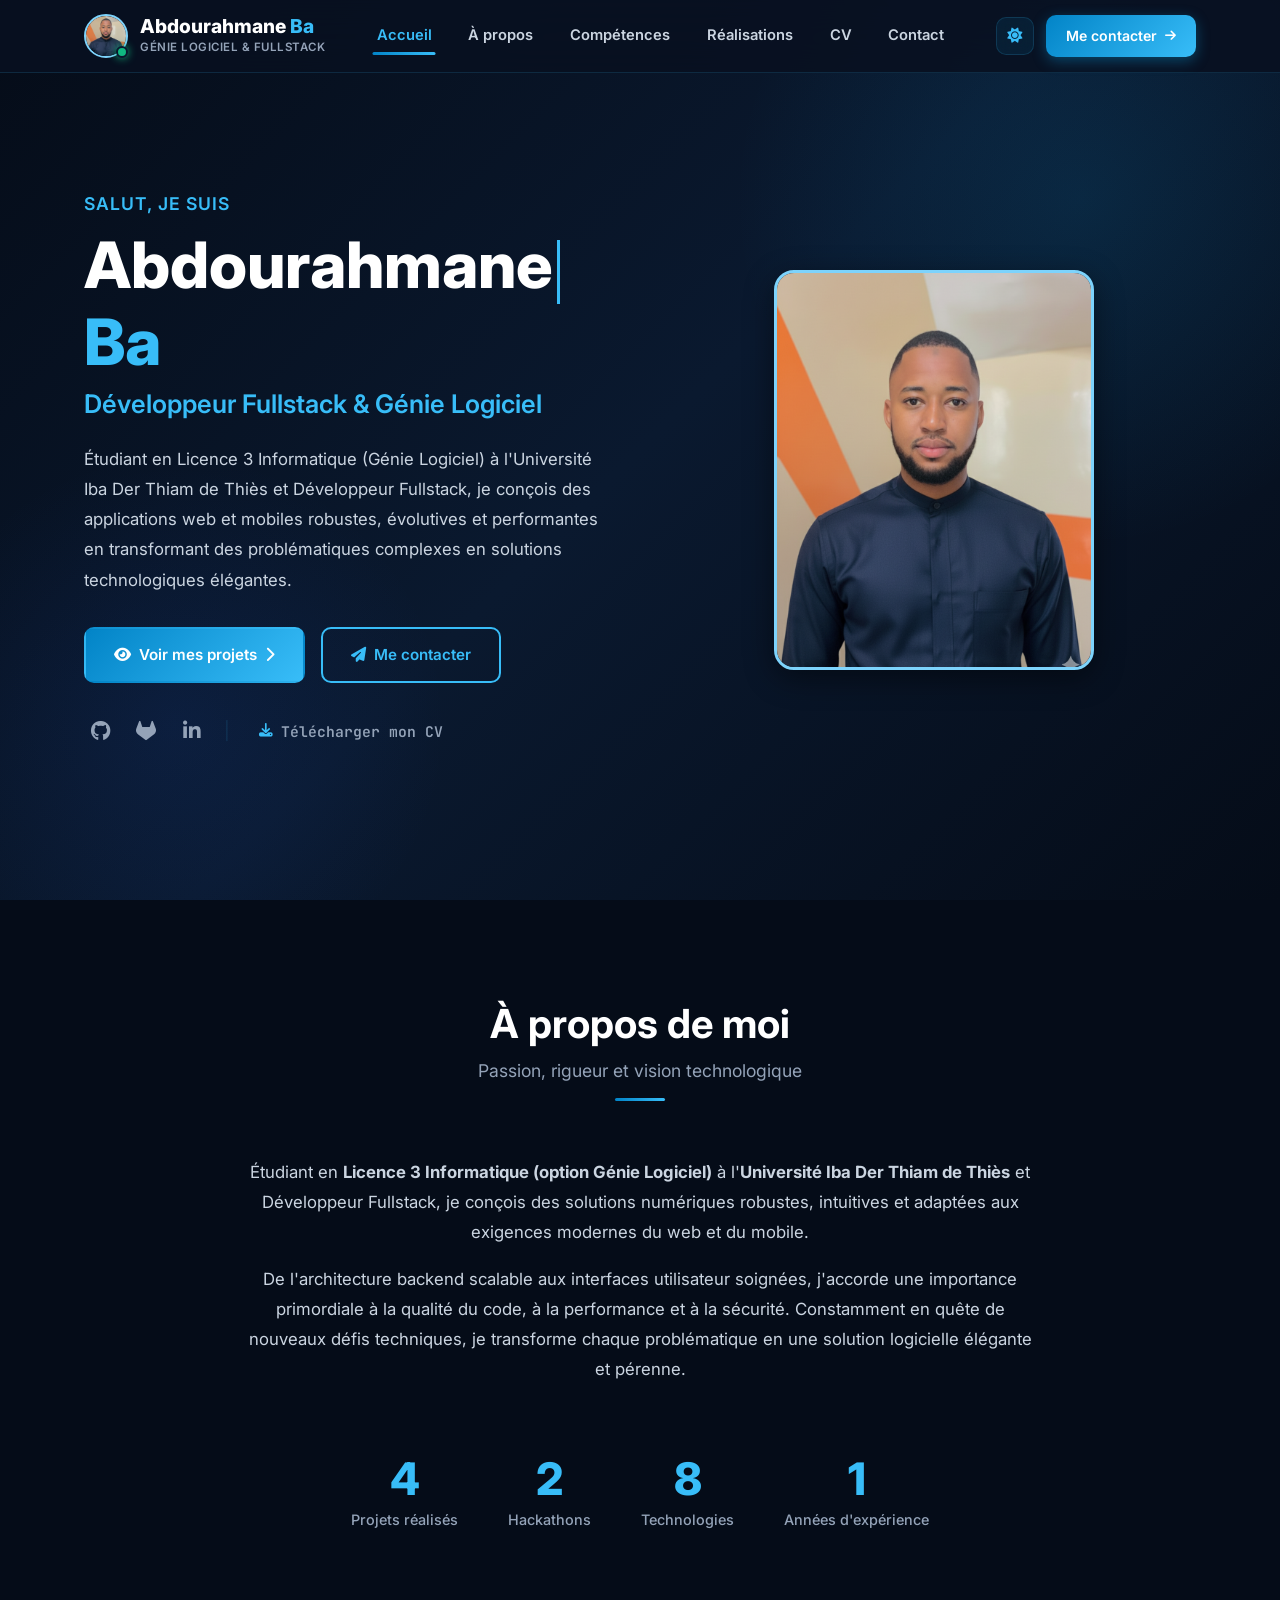
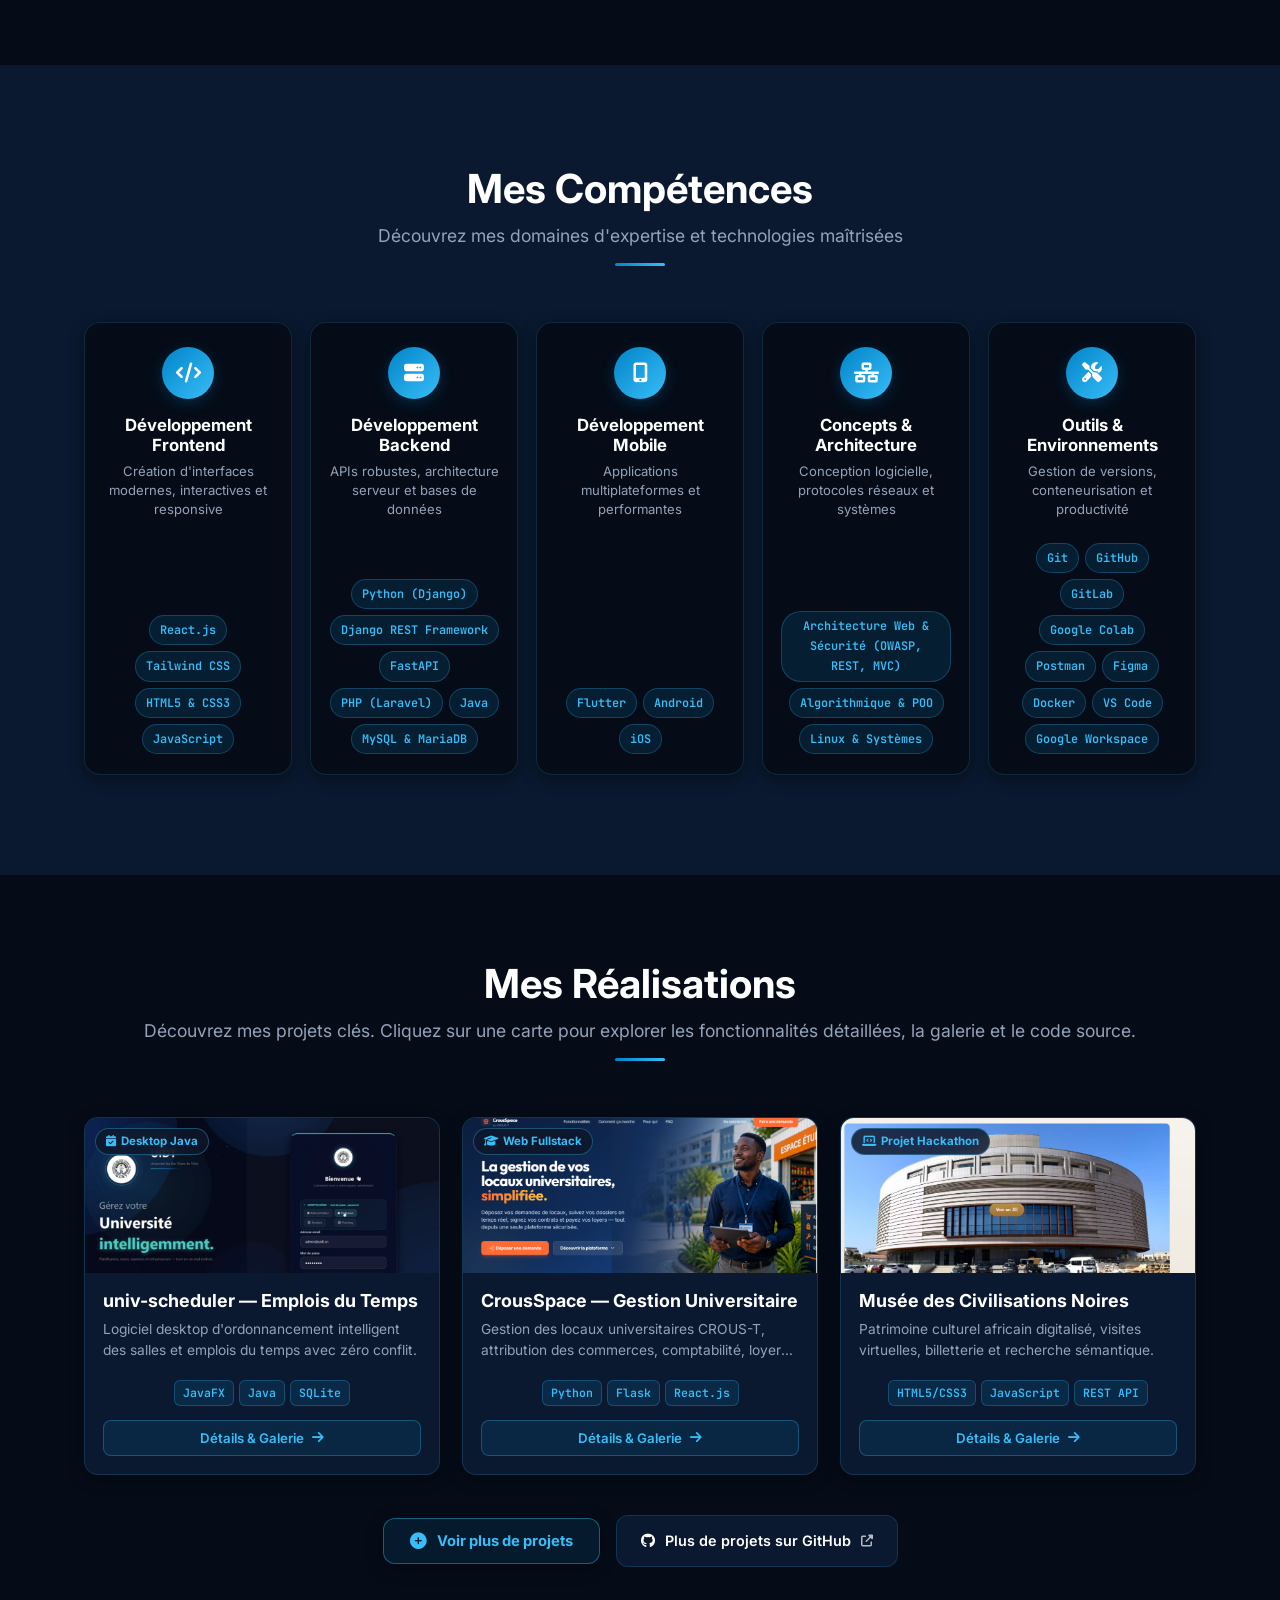
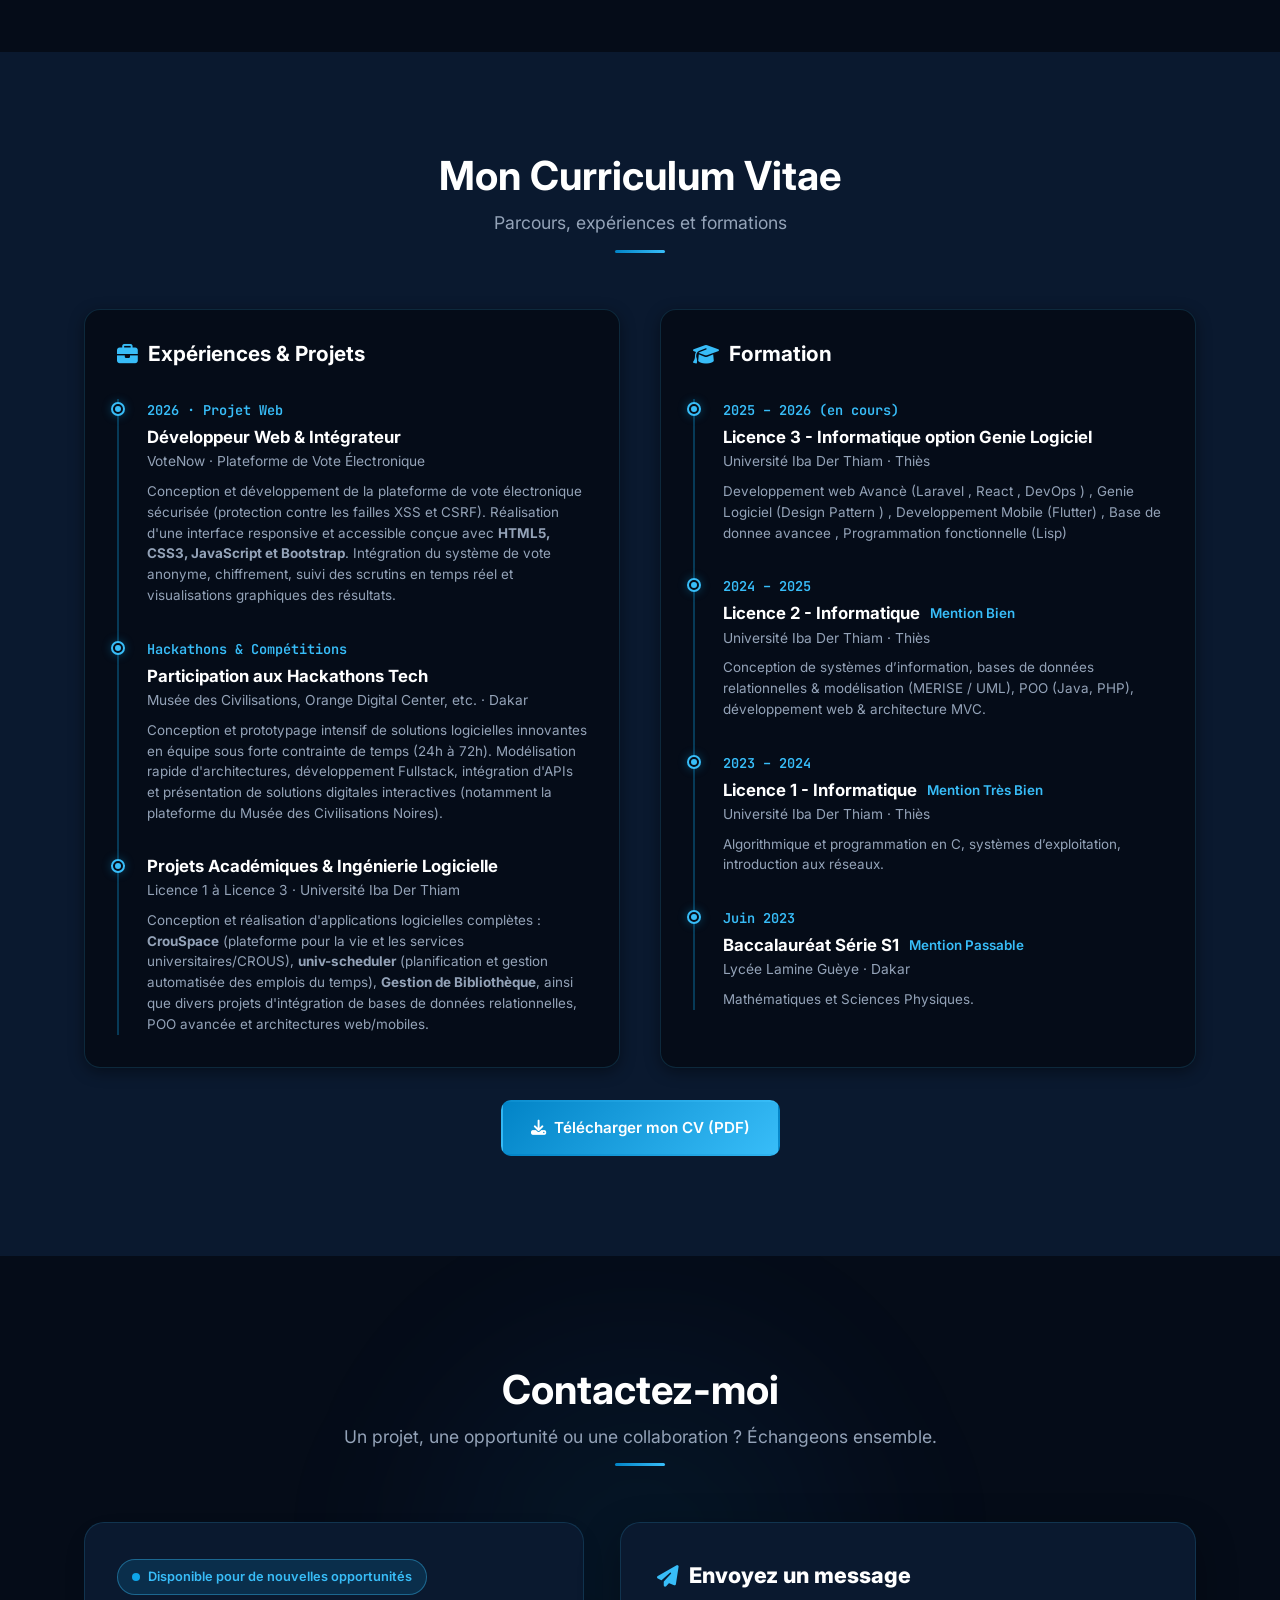
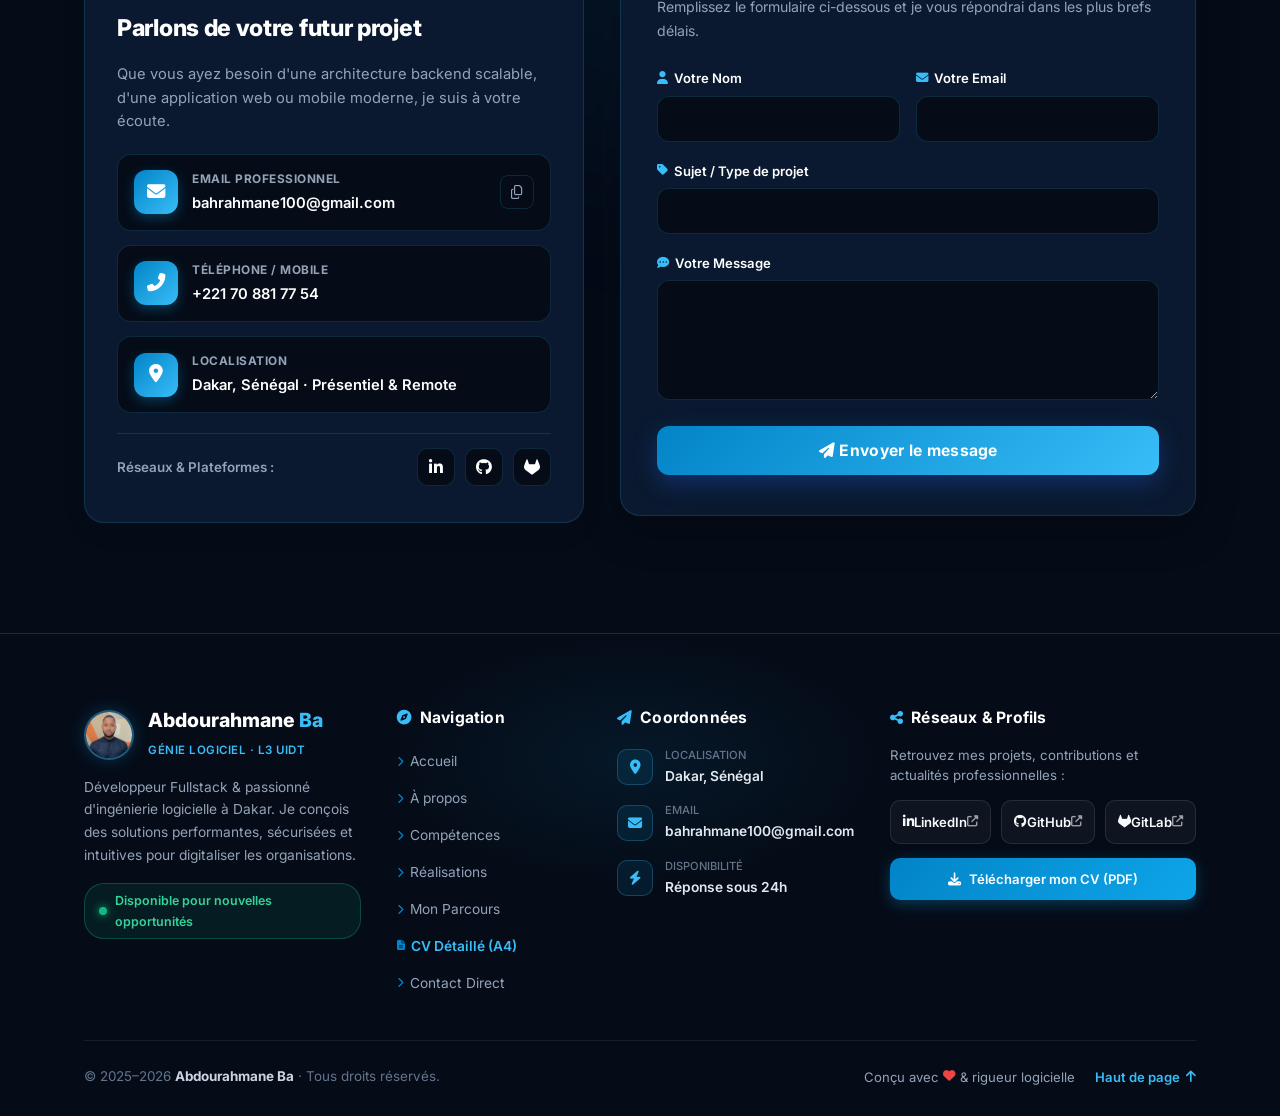
==== commit f2c3007e: "Refine interests, VoteNow XSS/CSRF security, badge styling, and regenerate CV PDF" ====
--- a/index.html
+++ b/index.html
@@ -383,7 +383,7 @@
                             <div class="timeline-content">
                                 <h4>Développeur Web &amp; Intégrateur</h4>
                                 <span class="timeline-org">VoteNow · Plateforme de Vote Électronique</span>
-                                <p>Conception et développement de la plateforme de vote électronique sécurisée. Réalisation d'une interface responsive et accessible conçue avec <strong>HTML5, CSS3, JavaScript et Bootstrap</strong>. Intégration du système de vote anonyme, suivi des scrutins en temps réel, barres de progression dynamiques et visualisations graphiques des résultats.</p>
+                                <p>Conception et développement de la plateforme de vote électronique sécurisée (protection contre les failles XSS et CSRF). Réalisation d'une interface responsive et accessible conçue avec <strong>HTML5, CSS3, JavaScript et Bootstrap</strong>. Intégration du système de vote anonyme, chiffrement, suivi des scrutins en temps réel et visualisations graphiques des résultats.</p>
                             </div>
                         </div>
                         <div class="timeline-item">
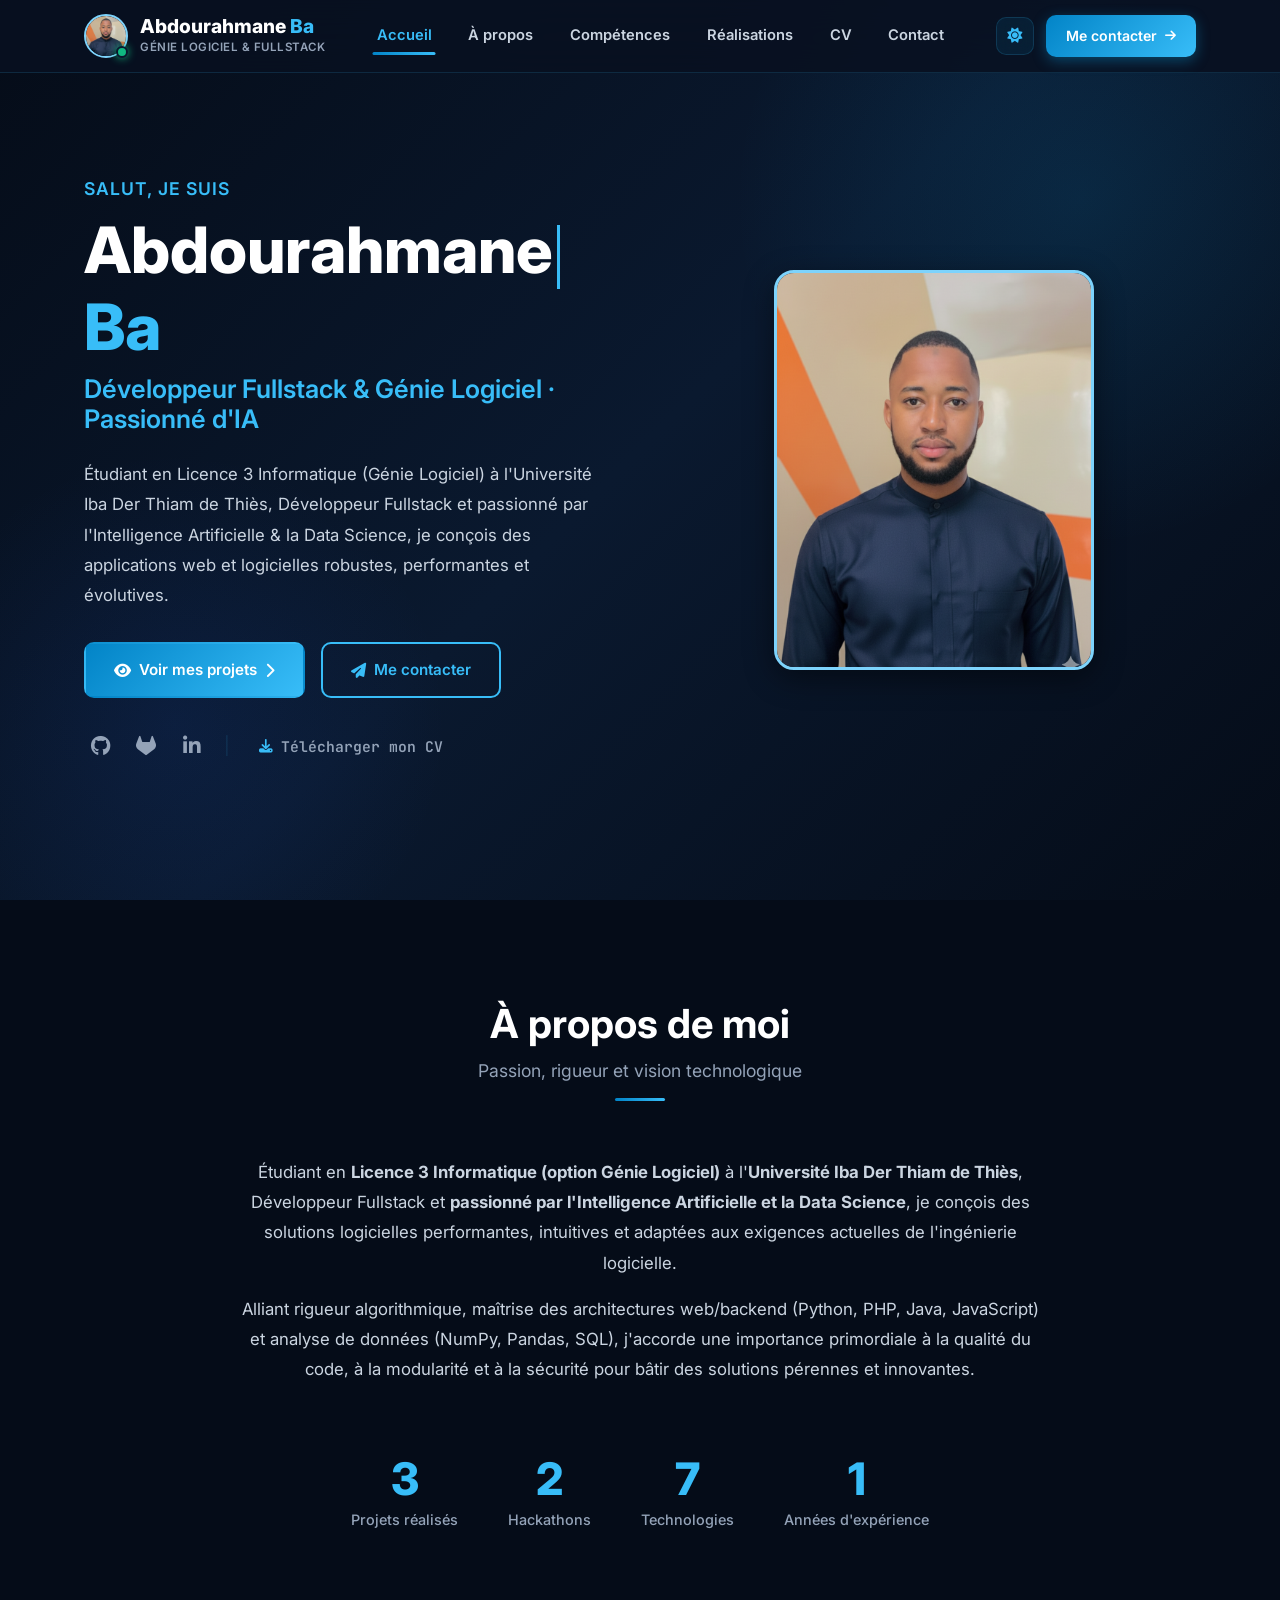
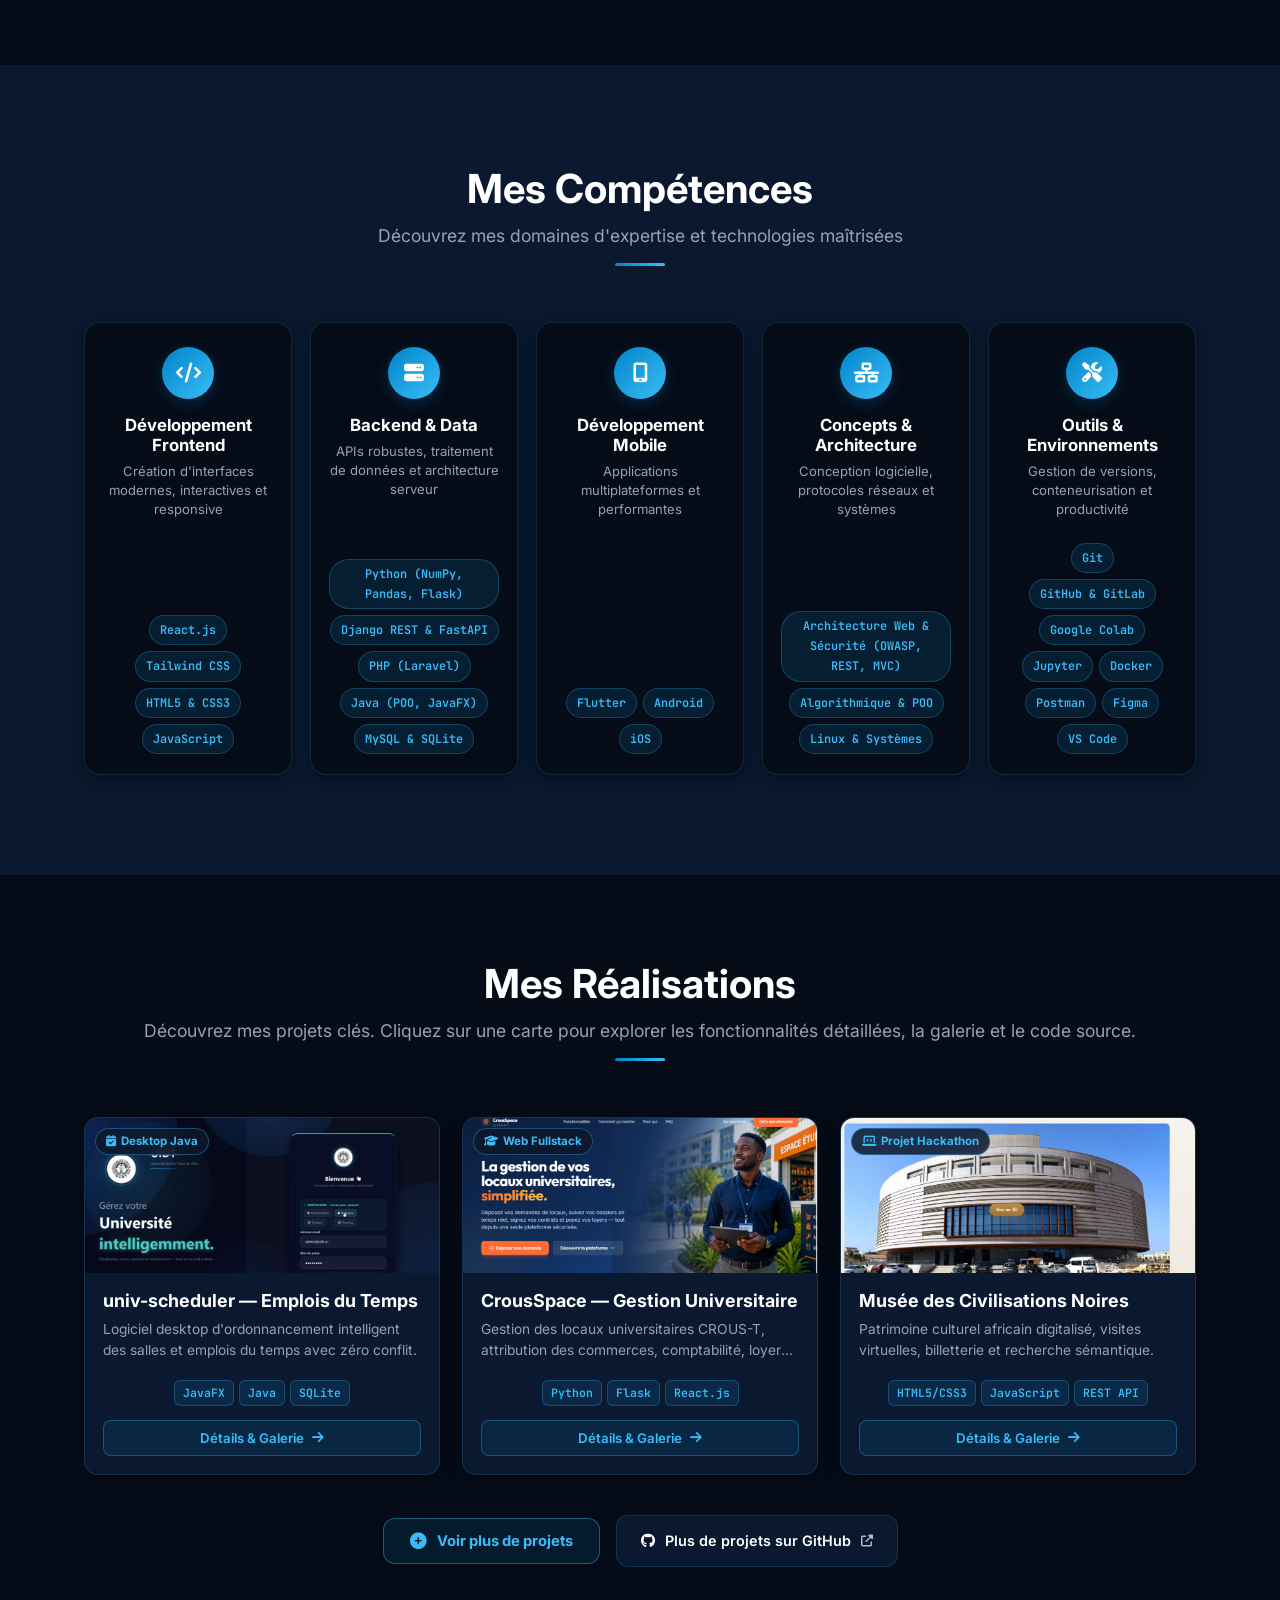
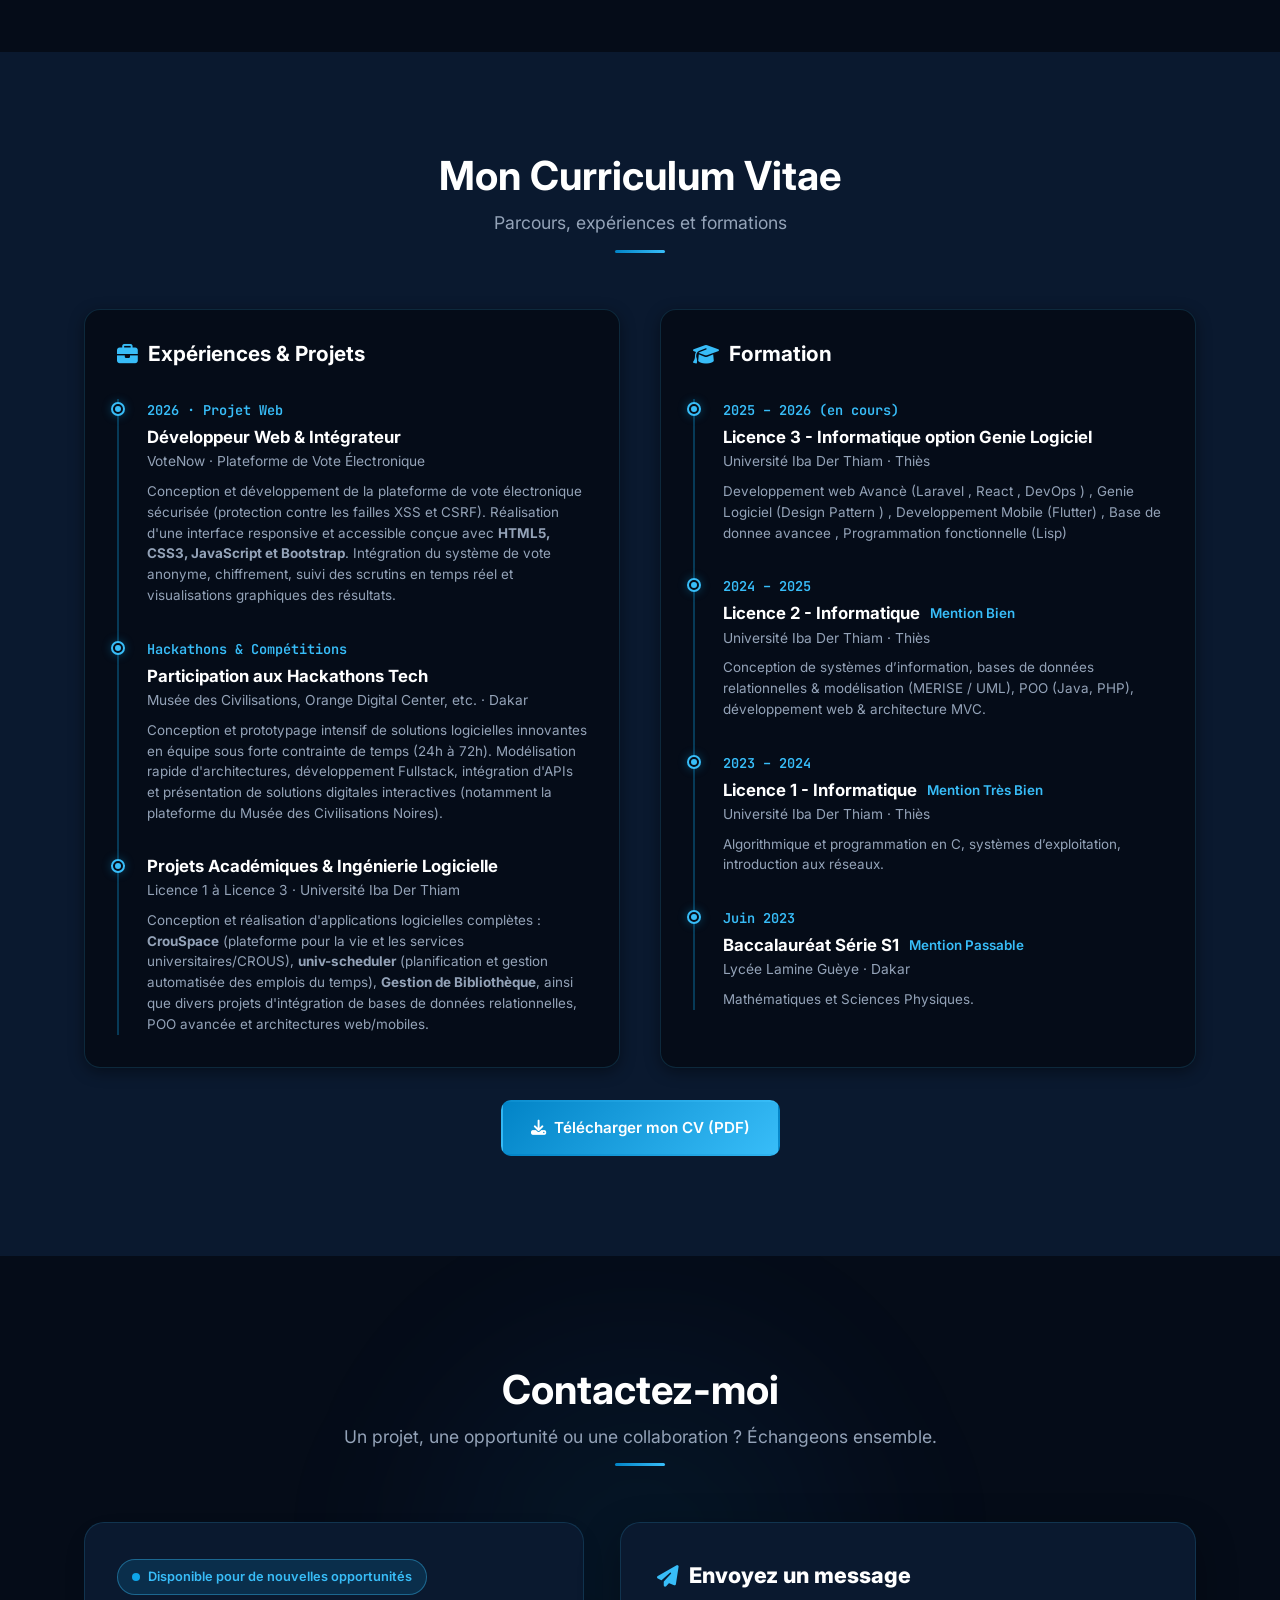
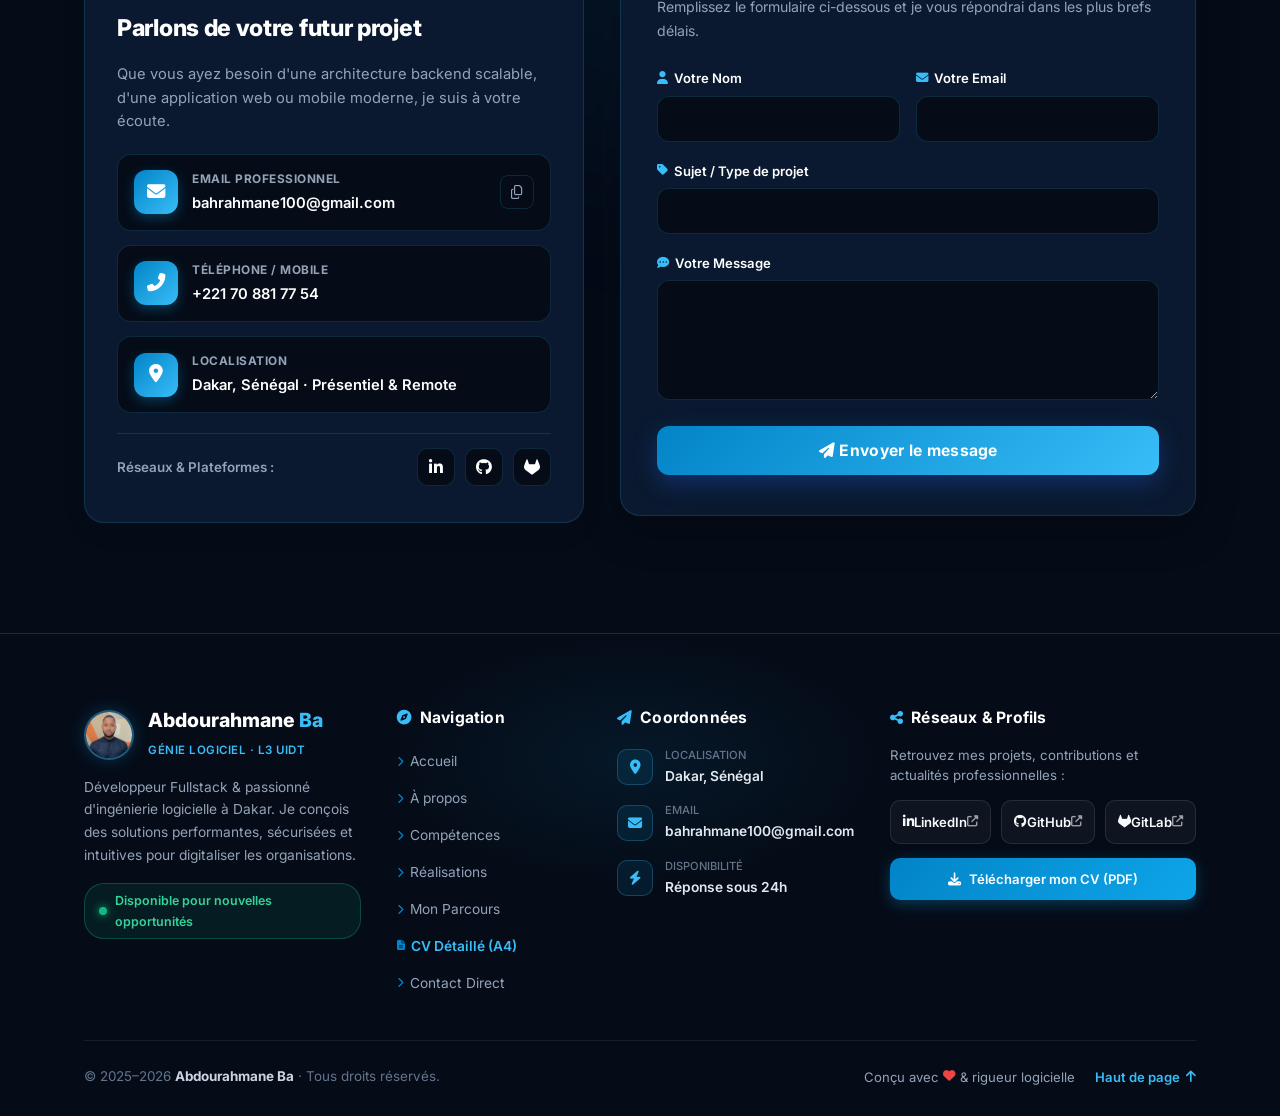
==== commit ac7d67fc: "Enhance CV and portfolio with Python NumPy/Pandas, AI & Data Science passion for Campus France" ====
--- a/index.html
+++ b/index.html
@@ -85,8 +85,8 @@
                     <h1>
                         <span id="typing" aria-live="polite"></span><span class="last-name"> Ba</span>
                     </h1>
-                    <h2>Développeur Fullstack & Génie Logiciel</h2>
-                    <p class="hero-description">Étudiant en Licence 3 Informatique (Génie Logiciel) à l'Université Iba Der Thiam de Thiès et Développeur Fullstack, je conçois des applications web et mobiles robustes, évolutives et performantes en transformant des problématiques complexes en solutions technologiques élégantes.</p>
+                    <h2>Développeur Fullstack &amp; Génie Logiciel · Passionné d'IA</h2>
+                    <p class="hero-description">Étudiant en Licence 3 Informatique (Génie Logiciel) à l'Université Iba Der Thiam de Thiès, Développeur Fullstack et passionné par l'Intelligence Artificielle &amp; la Data Science, je conçois des applications web et logicielles robustes, performantes et évolutives.</p>
                     <div class="accueil-btns">
                         <a href="#realisations" class="btn btn-primary"><i class="fas fa-eye"></i> Voir mes projets <i class="fas fa-chevron-right"></i></a>
                         <a href="#contact" class="btn btn-secondary"><i class="fas fa-paper-plane"></i> Me contacter</a>
@@ -121,8 +121,8 @@
             </div>
             <div class="apropos-content">
                 <div class="apropos-text">
-                    <p>Étudiant en <strong>Licence 3 Informatique (option Génie Logiciel)</strong> à l'<strong>Université Iba Der Thiam de Thiès</strong> et Développeur Fullstack, je conçois des solutions numériques robustes, intuitives et adaptées aux exigences modernes du web et du mobile.</p>
-                    <p>De l'architecture backend scalable aux interfaces utilisateur soignées, j'accorde une importance primordiale à la qualité du code, à la performance et à la sécurité. Constamment en quête de nouveaux défis techniques, je transforme chaque problématique en une solution logicielle élégante et pérenne.</p>
+                    <p>Étudiant en <strong>Licence 3 Informatique (option Génie Logiciel)</strong> à l'<strong>Université Iba Der Thiam de Thiès</strong>, Développeur Fullstack et <strong>passionné par l'Intelligence Artificielle et la Data Science</strong>, je conçois des solutions logicielles performantes, intuitives et adaptées aux exigences actuelles de l'ingénierie logicielle.</p>
+                    <p>Alliant rigueur algorithmique, maîtrise des architectures web/backend (Python, PHP, Java, JavaScript) et analyse de données (NumPy, Pandas, SQL), j'accorde une importance primordiale à la qualité du code, à la modularité et à la sécurité pour bâtir des solutions pérennes et innovantes.</p>
                 </div>
                 <div class="about-stats">
                     <div class="stat">
@@ -171,15 +171,14 @@
                     <div class="competence-icon">
                         <i class="fas fa-server"></i>
                     </div>
-                    <h3>Développement Backend</h3>
-                    <p>APIs robustes, architecture serveur et bases de données</p>
+                    <h3>Backend &amp; Data</h3>
+                    <p>APIs robustes, traitement de données et architecture serveur</p>
                     <div class="tech-tags">
-                        <span class="tech-tag">Python (Django)</span>
-                        <span class="tech-tag">Django REST Framework</span>
-                        <span class="tech-tag">FastAPI</span>
+                        <span class="tech-tag">Python (NumPy, Pandas, Flask)</span>
+                        <span class="tech-tag">Django REST &amp; FastAPI</span>
                         <span class="tech-tag">PHP (Laravel)</span>
-                        <span class="tech-tag">Java</span>
-                        <span class="tech-tag">MySQL & MariaDB</span>
+                        <span class="tech-tag">Java (POO, JavaFX)</span>
+                        <span class="tech-tag">MySQL &amp; SQLite</span>
                     </div>
                 </div>
                 <div class="competence-card">
@@ -198,7 +197,7 @@
                     <div class="competence-icon">
                         <i class="fas fa-network-wired"></i>
                     </div>
-                    <h3>Concepts & Architecture</h3>
+                    <h3>Concepts &amp; Architecture</h3>
                     <p>Conception logicielle, protocoles réseaux et systèmes</p>
                     <div class="tech-tags">
                         <span class="tech-tag">Architecture Web &amp; Sécurité (OWASP, REST, MVC)</span>
@@ -210,18 +209,17 @@
                     <div class="competence-icon">
                         <i class="fas fa-tools"></i>
                     </div>
-                    <h3>Outils & Environnements</h3>
+                    <h3>Outils &amp; Environnements</h3>
                     <p>Gestion de versions, conteneurisation et productivité</p>
                     <div class="tech-tags">
                         <span class="tech-tag">Git</span>
-                        <span class="tech-tag">GitHub</span>
-                        <span class="tech-tag">GitLab</span>
+                        <span class="tech-tag">GitHub &amp; GitLab</span>
                         <span class="tech-tag">Google Colab</span>
+                        <span class="tech-tag">Jupyter</span>
+                        <span class="tech-tag">Docker</span>
                         <span class="tech-tag">Postman</span>
                         <span class="tech-tag">Figma</span>
-                        <span class="tech-tag">Docker</span>
                         <span class="tech-tag">VS Code</span>
-                        <span class="tech-tag">Google Workspace</span>
                     </div>
                 </div>
             </div>
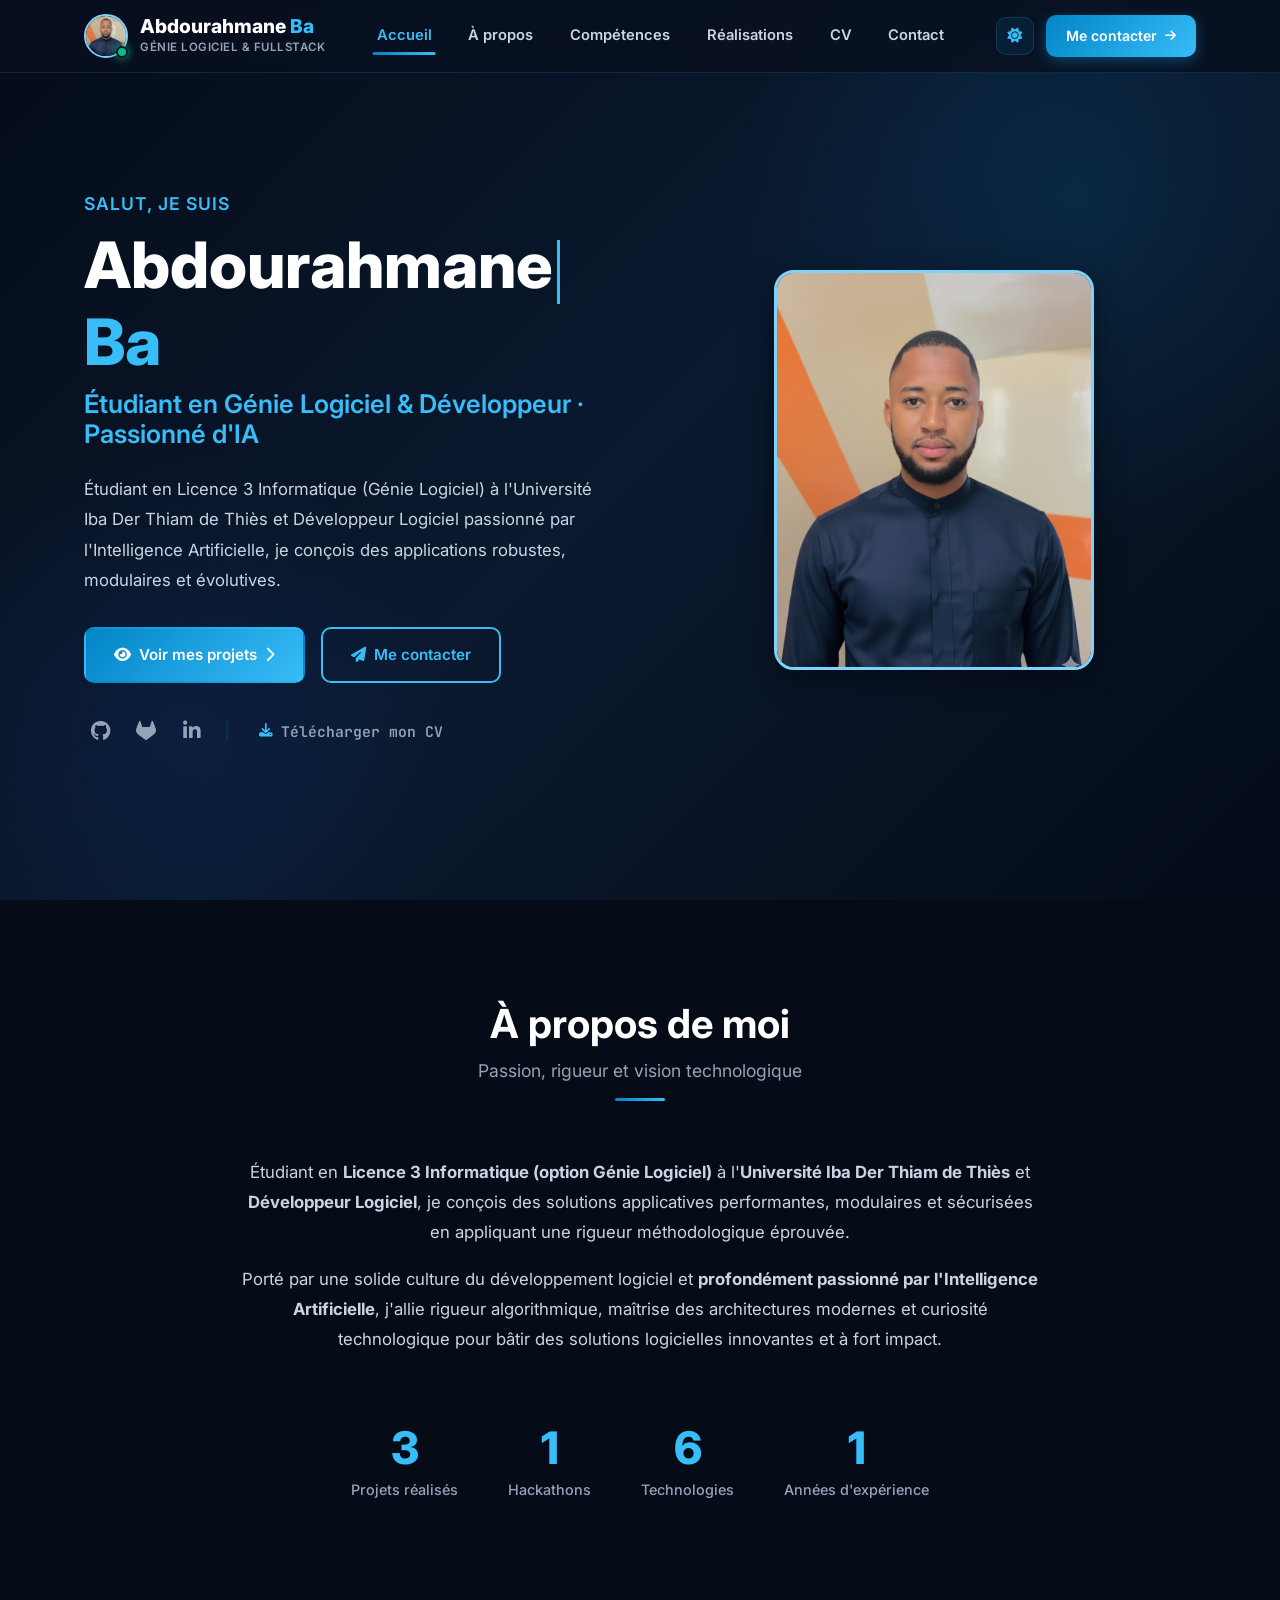
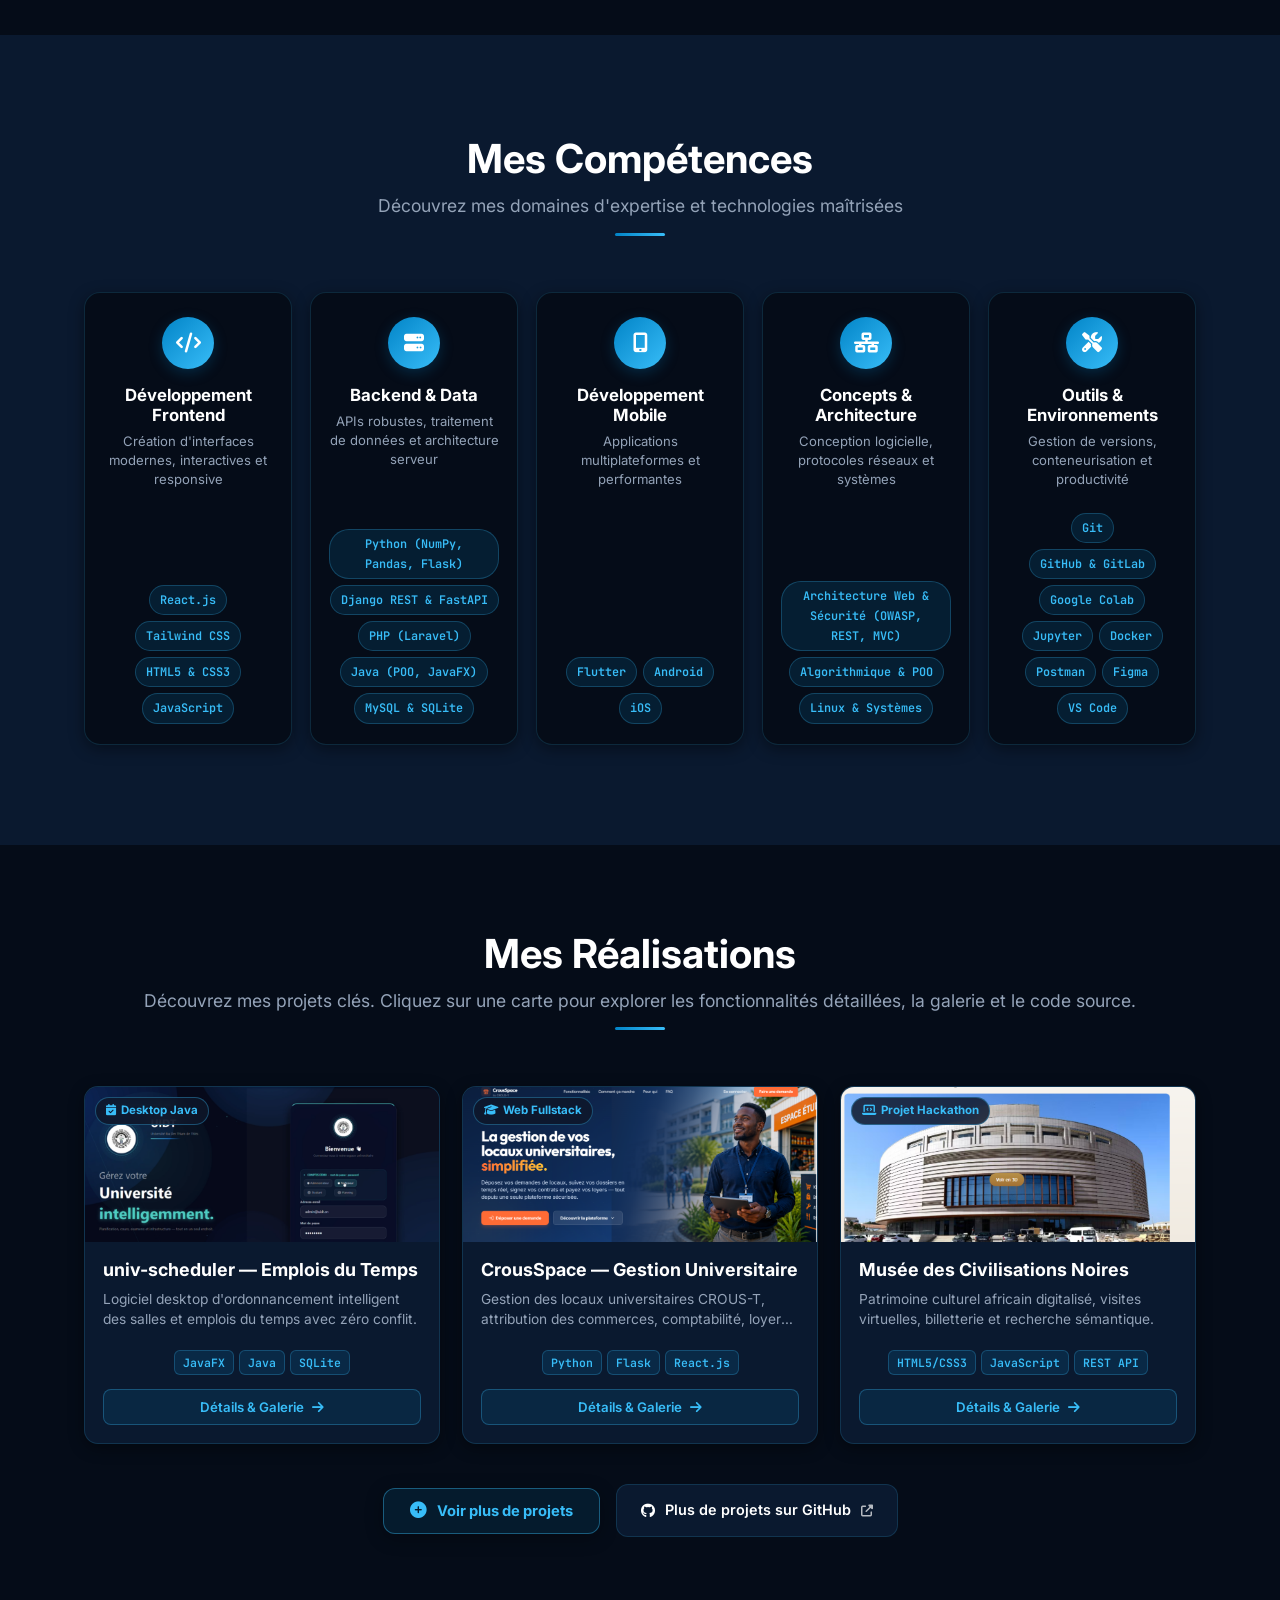
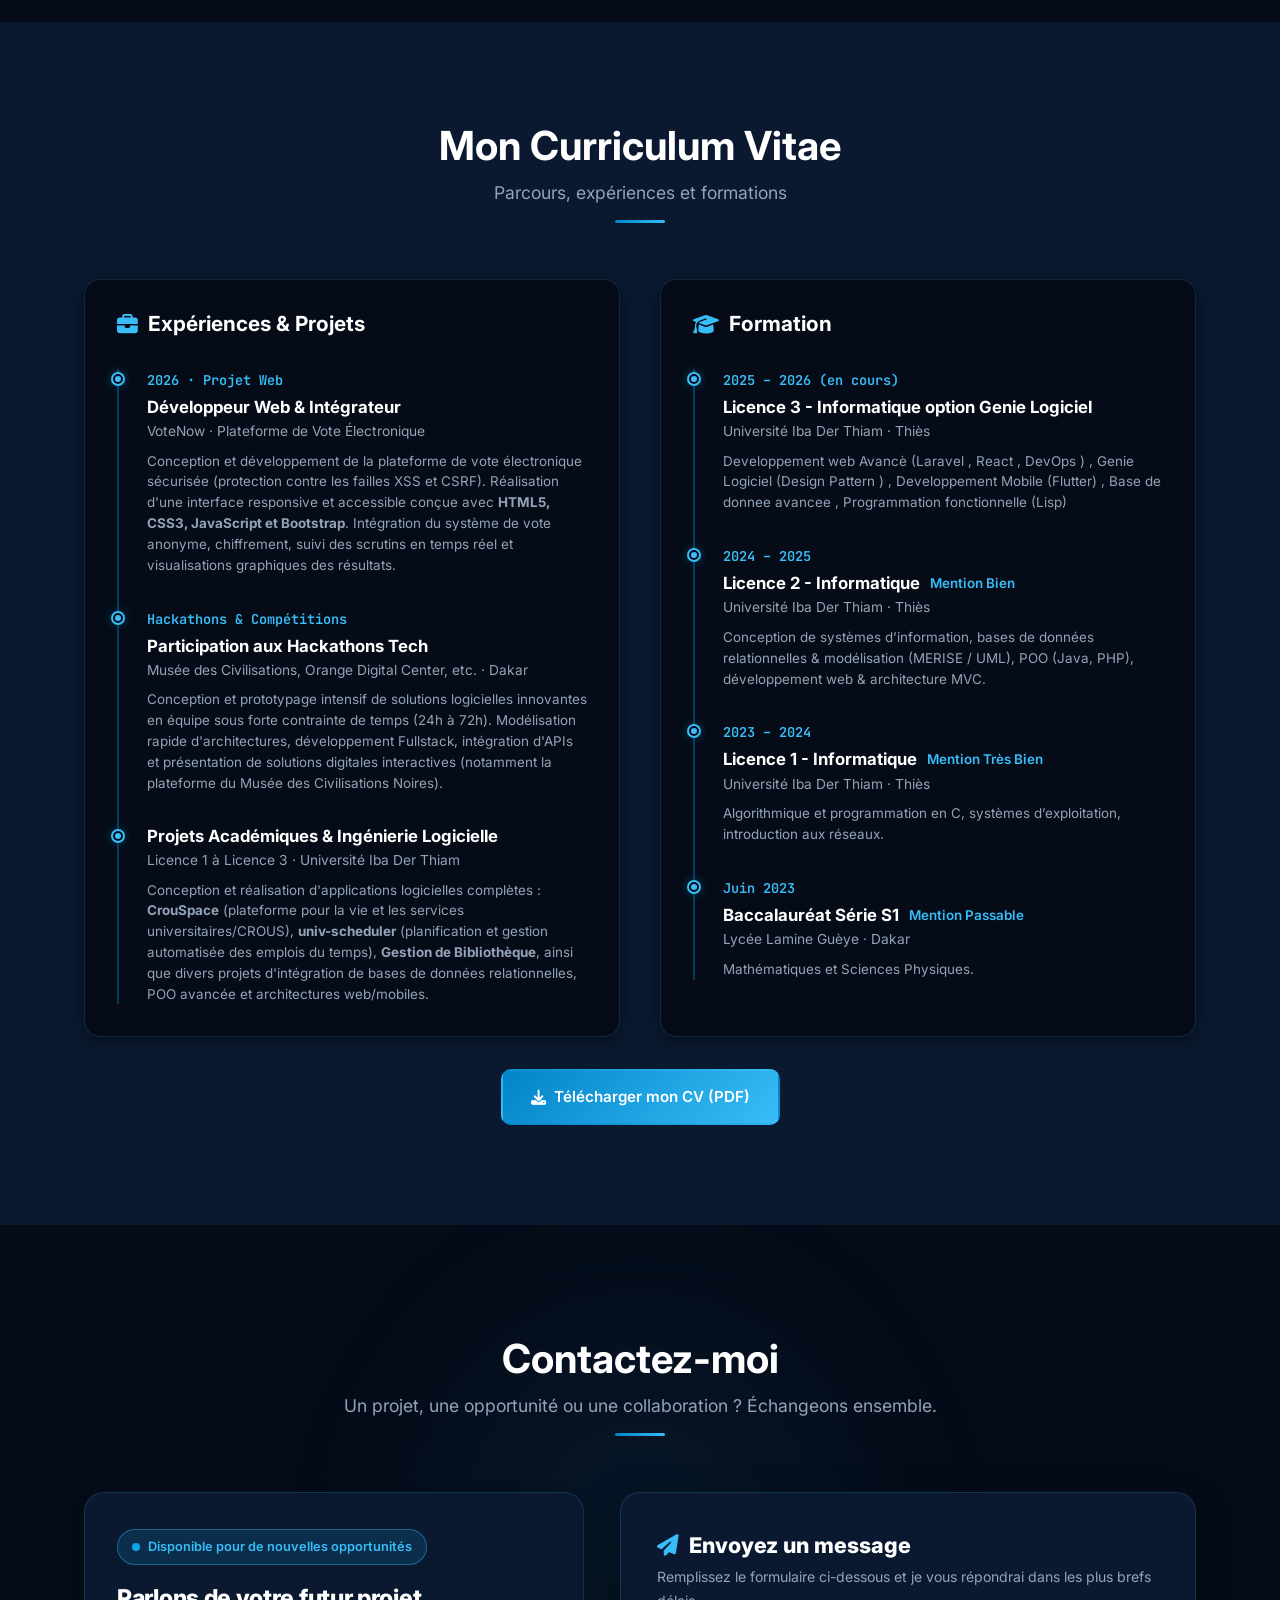
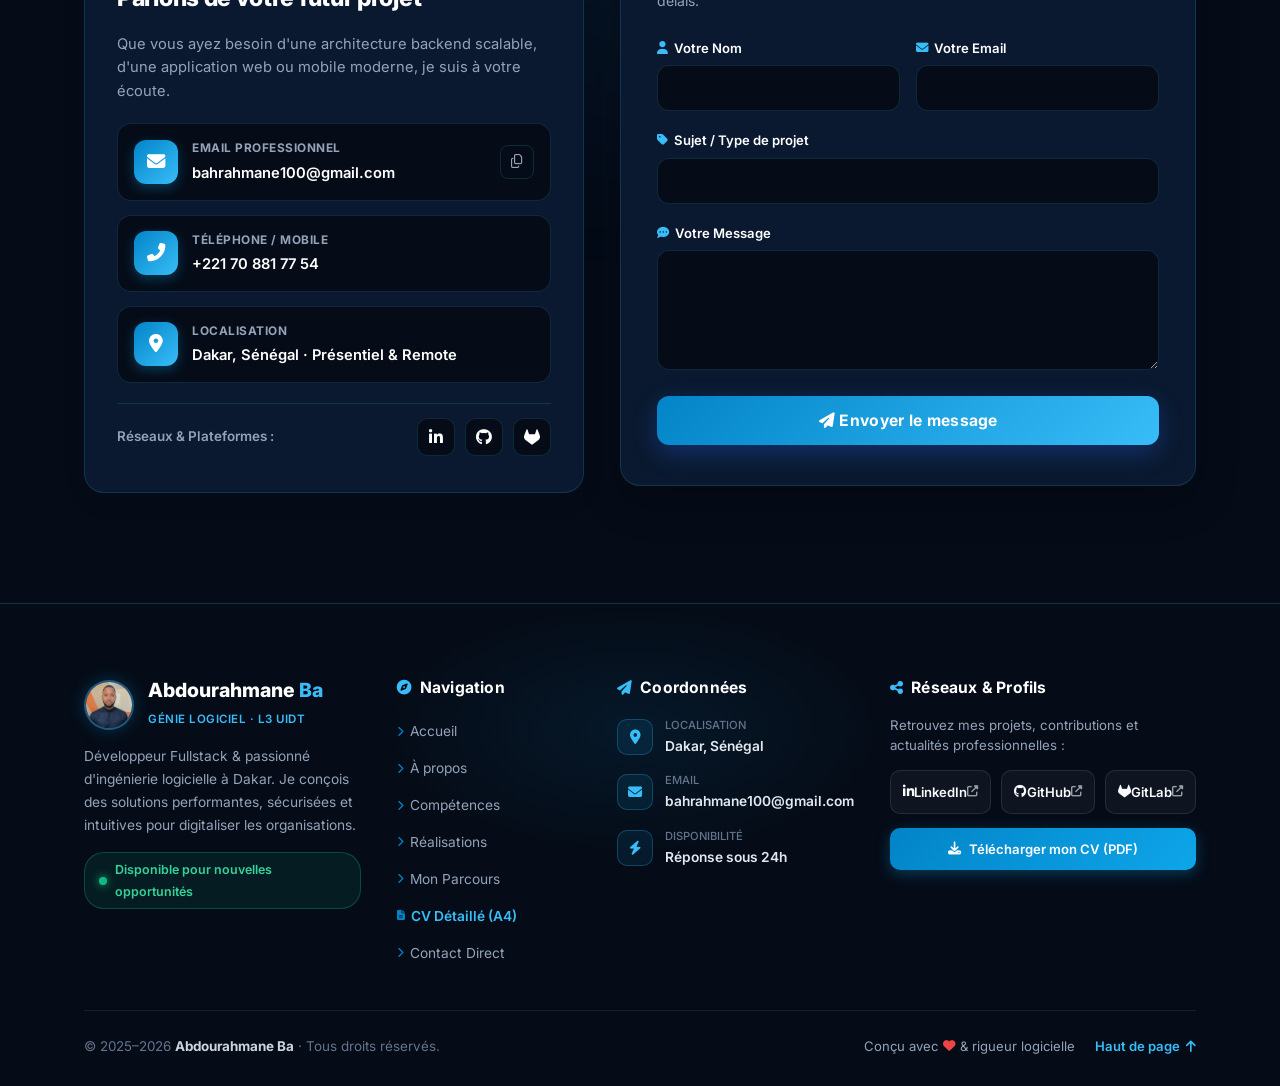
==== commit 8c899e63: "Refine professional profile: Software Developer & Software Engineering student passionate about AI f" ====
--- a/index.html
+++ b/index.html
@@ -85,8 +85,8 @@
                     <h1>
                         <span id="typing" aria-live="polite"></span><span class="last-name"> Ba</span>
                     </h1>
-                    <h2>Développeur Fullstack &amp; Génie Logiciel · Passionné d'IA</h2>
-                    <p class="hero-description">Étudiant en Licence 3 Informatique (Génie Logiciel) à l'Université Iba Der Thiam de Thiès, Développeur Fullstack et passionné par l'Intelligence Artificielle &amp; la Data Science, je conçois des applications web et logicielles robustes, performantes et évolutives.</p>
+                    <h2>Étudiant en Génie Logiciel &amp; Développeur · Passionné d'IA</h2>
+                    <p class="hero-description">Étudiant en Licence 3 Informatique (Génie Logiciel) à l'Université Iba Der Thiam de Thiès et Développeur Logiciel passionné par l'Intelligence Artificielle, je conçois des applications robustes, modulaires et évolutives.</p>
                     <div class="accueil-btns">
                         <a href="#realisations" class="btn btn-primary"><i class="fas fa-eye"></i> Voir mes projets <i class="fas fa-chevron-right"></i></a>
                         <a href="#contact" class="btn btn-secondary"><i class="fas fa-paper-plane"></i> Me contacter</a>
@@ -121,8 +121,8 @@
             </div>
             <div class="apropos-content">
                 <div class="apropos-text">
-                    <p>Étudiant en <strong>Licence 3 Informatique (option Génie Logiciel)</strong> à l'<strong>Université Iba Der Thiam de Thiès</strong>, Développeur Fullstack et <strong>passionné par l'Intelligence Artificielle et la Data Science</strong>, je conçois des solutions logicielles performantes, intuitives et adaptées aux exigences actuelles de l'ingénierie logicielle.</p>
-                    <p>Alliant rigueur algorithmique, maîtrise des architectures web/backend (Python, PHP, Java, JavaScript) et analyse de données (NumPy, Pandas, SQL), j'accorde une importance primordiale à la qualité du code, à la modularité et à la sécurité pour bâtir des solutions pérennes et innovantes.</p>
+                    <p>Étudiant en <strong>Licence 3 Informatique (option Génie Logiciel)</strong> à l'<strong>Université Iba Der Thiam de Thiès</strong> et <strong>Développeur Logiciel</strong>, je conçois des solutions applicatives performantes, modulaires et sécurisées en appliquant une rigueur méthodologique éprouvée.</p>
+                    <p>Porté par une solide culture du développement logiciel et <strong>profondément passionné par l'Intelligence Artificielle</strong>, j'allie rigueur algorithmique, maîtrise des architectures modernes et curiosité technologique pour bâtir des solutions logicielles innovantes et à fort impact.</p>
                 </div>
                 <div class="about-stats">
                     <div class="stat">
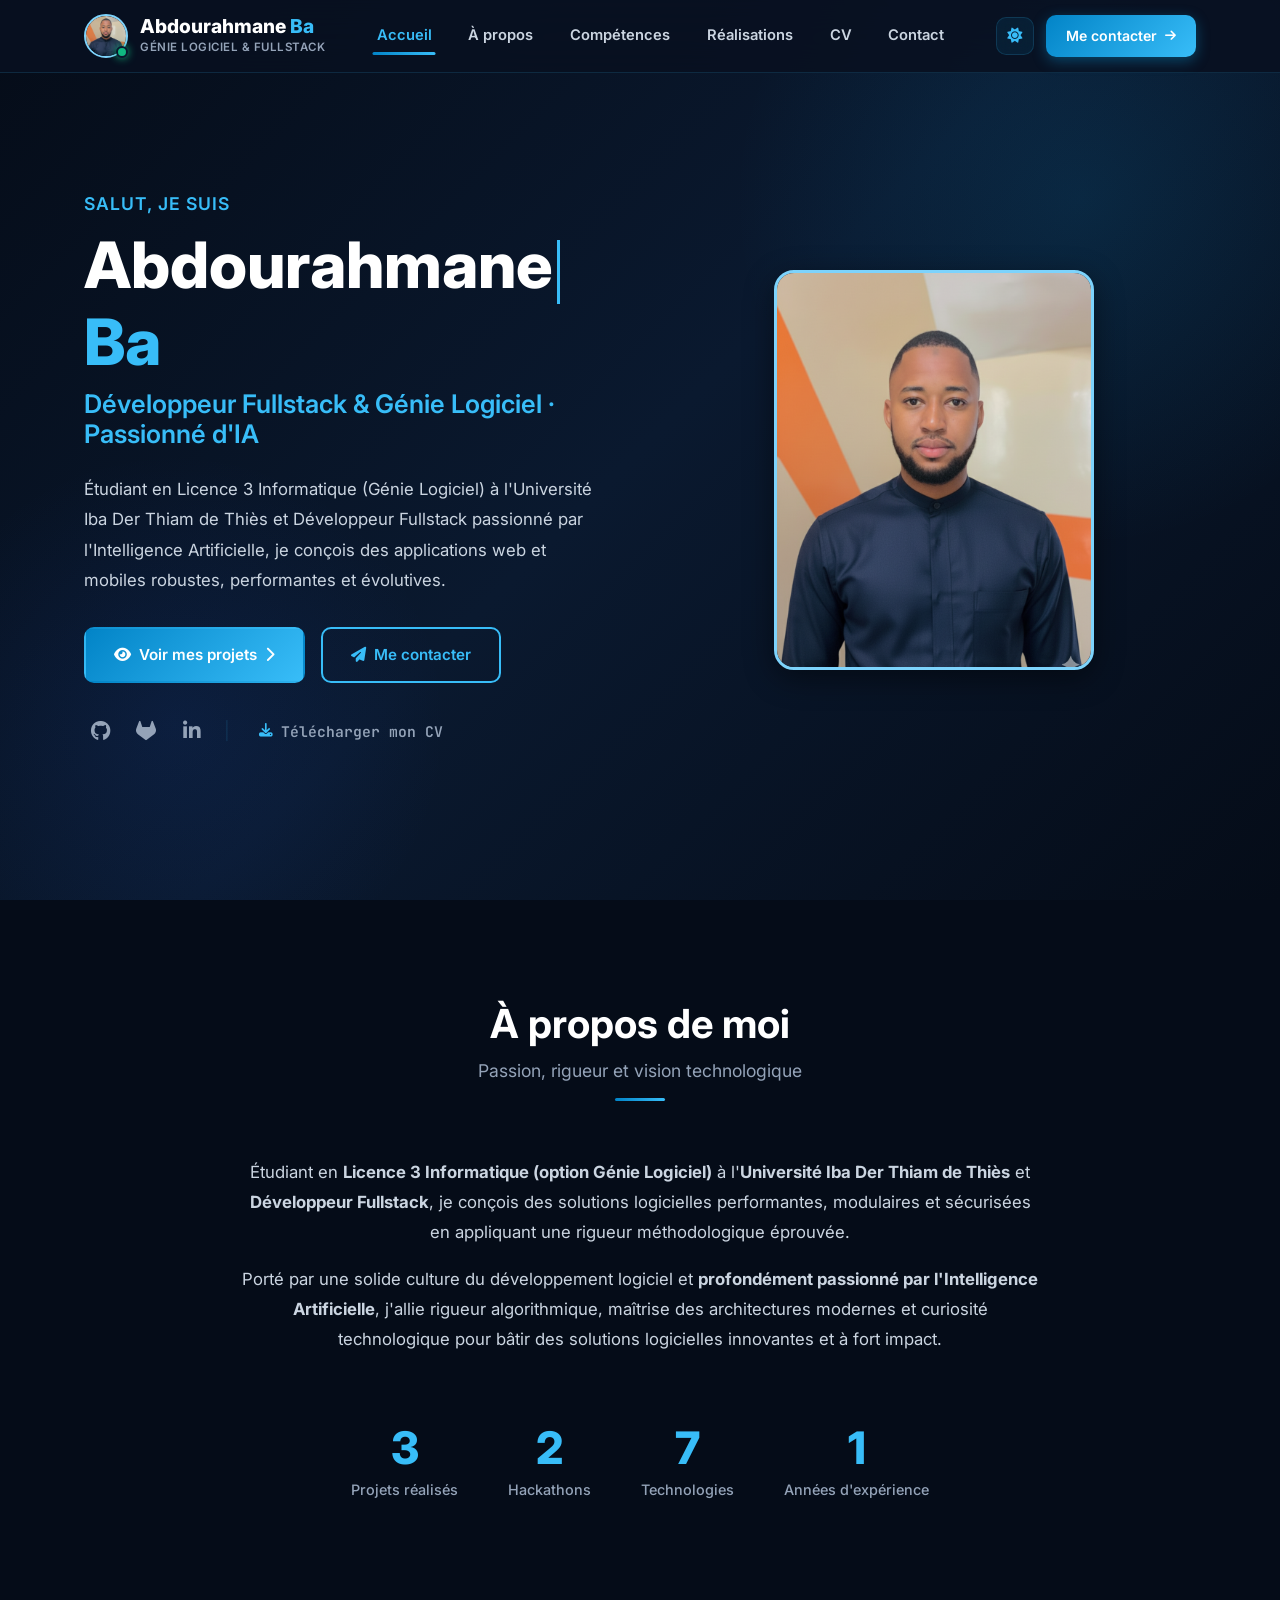
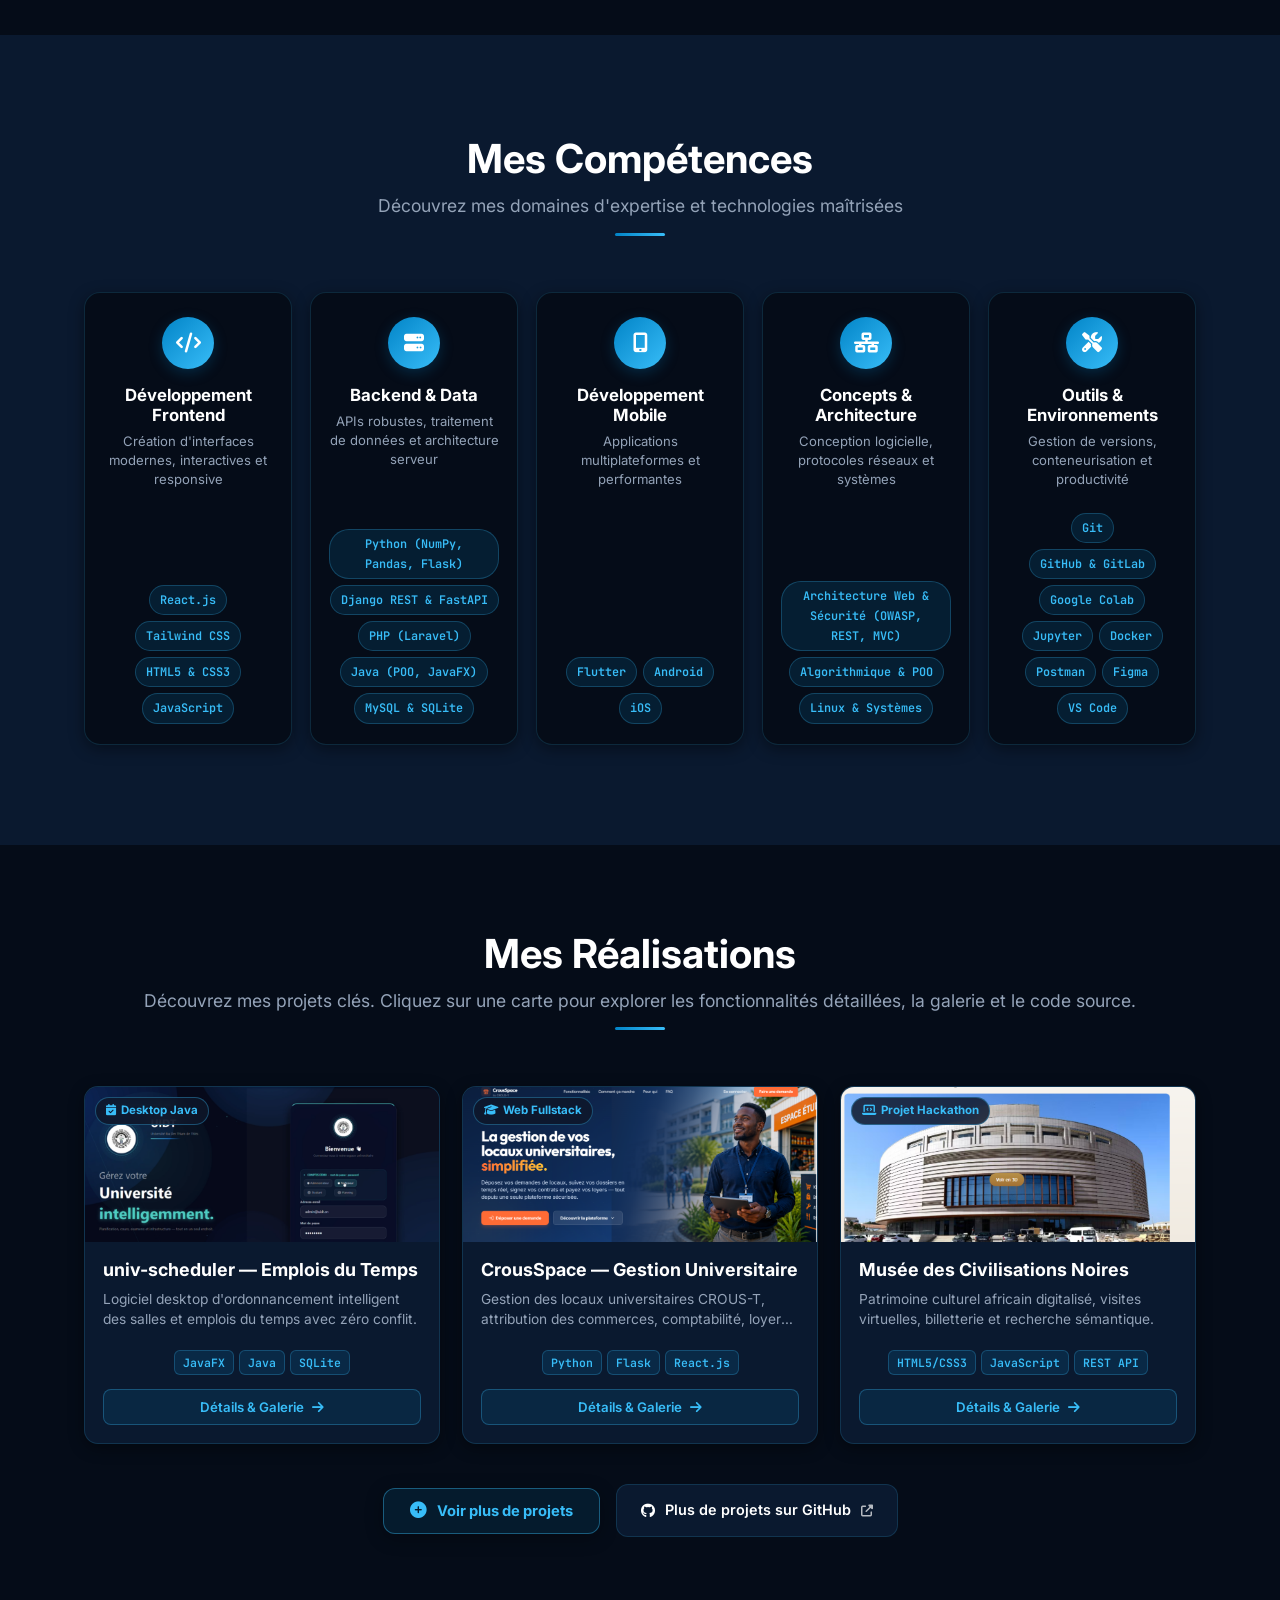
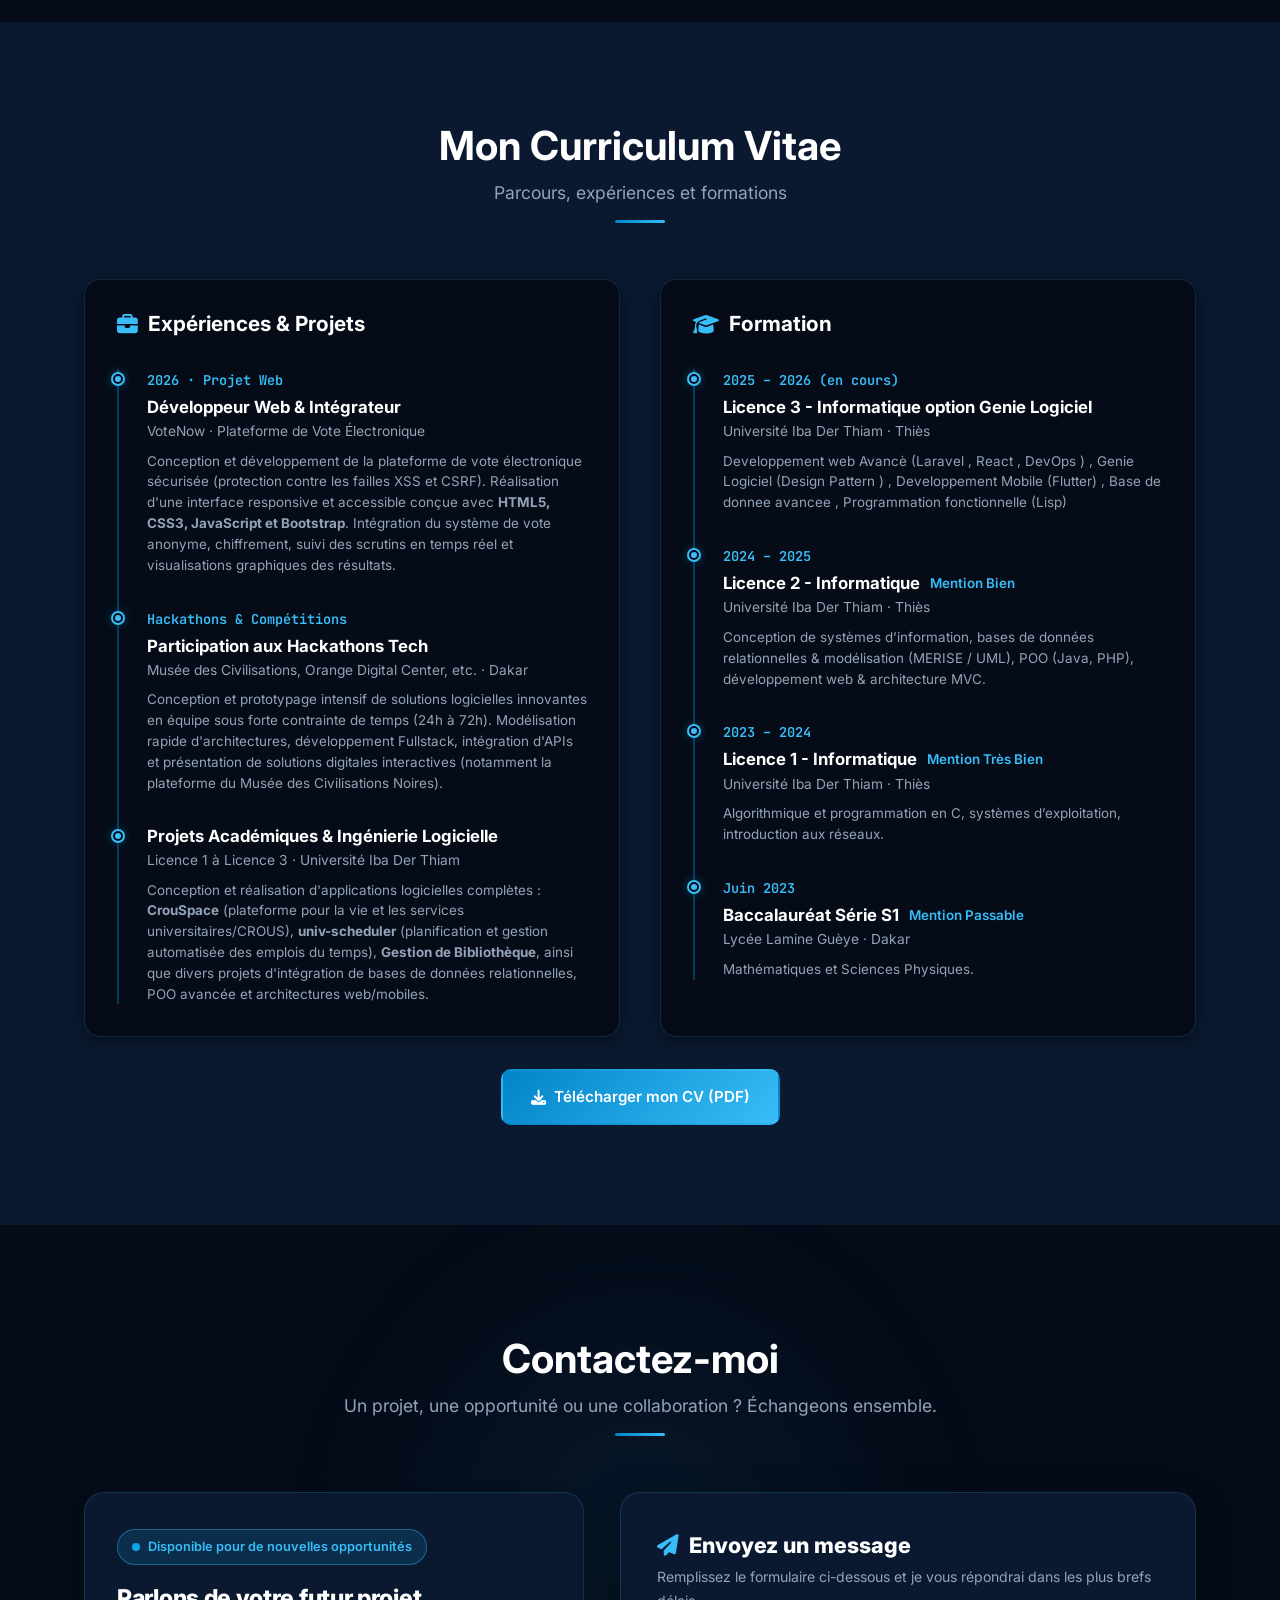
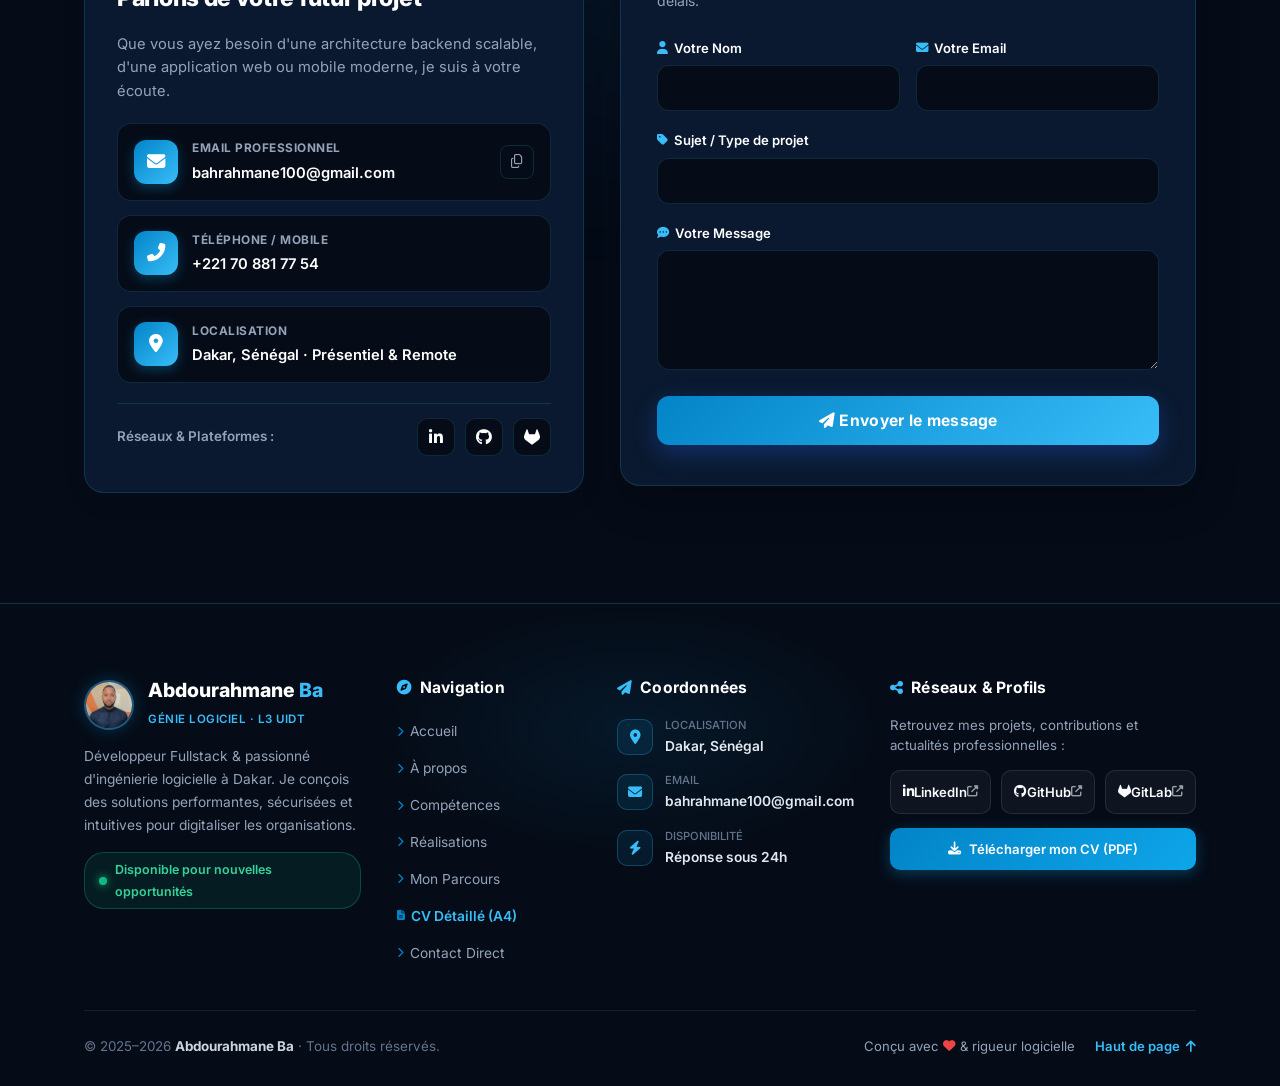
==== commit e32d59b0: "Reinstate Développeur Fullstack in CV and portfolio" ====
--- a/index.html
+++ b/index.html
@@ -85,8 +85,8 @@
                     <h1>
                         <span id="typing" aria-live="polite"></span><span class="last-name"> Ba</span>
                     </h1>
-                    <h2>Étudiant en Génie Logiciel &amp; Développeur · Passionné d'IA</h2>
-                    <p class="hero-description">Étudiant en Licence 3 Informatique (Génie Logiciel) à l'Université Iba Der Thiam de Thiès et Développeur Logiciel passionné par l'Intelligence Artificielle, je conçois des applications robustes, modulaires et évolutives.</p>
+                    <h2>Développeur Fullstack &amp; Génie Logiciel · Passionné d'IA</h2>
+                    <p class="hero-description">Étudiant en Licence 3 Informatique (Génie Logiciel) à l'Université Iba Der Thiam de Thiès et Développeur Fullstack passionné par l'Intelligence Artificielle, je conçois des applications web et mobiles robustes, performantes et évolutives.</p>
                     <div class="accueil-btns">
                         <a href="#realisations" class="btn btn-primary"><i class="fas fa-eye"></i> Voir mes projets <i class="fas fa-chevron-right"></i></a>
                         <a href="#contact" class="btn btn-secondary"><i class="fas fa-paper-plane"></i> Me contacter</a>
@@ -121,7 +121,7 @@
             </div>
             <div class="apropos-content">
                 <div class="apropos-text">
-                    <p>Étudiant en <strong>Licence 3 Informatique (option Génie Logiciel)</strong> à l'<strong>Université Iba Der Thiam de Thiès</strong> et <strong>Développeur Logiciel</strong>, je conçois des solutions applicatives performantes, modulaires et sécurisées en appliquant une rigueur méthodologique éprouvée.</p>
+                    <p>Étudiant en <strong>Licence 3 Informatique (option Génie Logiciel)</strong> à l'<strong>Université Iba Der Thiam de Thiès</strong> et <strong>Développeur Fullstack</strong>, je conçois des solutions logicielles performantes, modulaires et sécurisées en appliquant une rigueur méthodologique éprouvée.</p>
                     <p>Porté par une solide culture du développement logiciel et <strong>profondément passionné par l'Intelligence Artificielle</strong>, j'allie rigueur algorithmique, maîtrise des architectures modernes et curiosité technologique pour bâtir des solutions logicielles innovantes et à fort impact.</p>
                 </div>
                 <div class="about-stats">
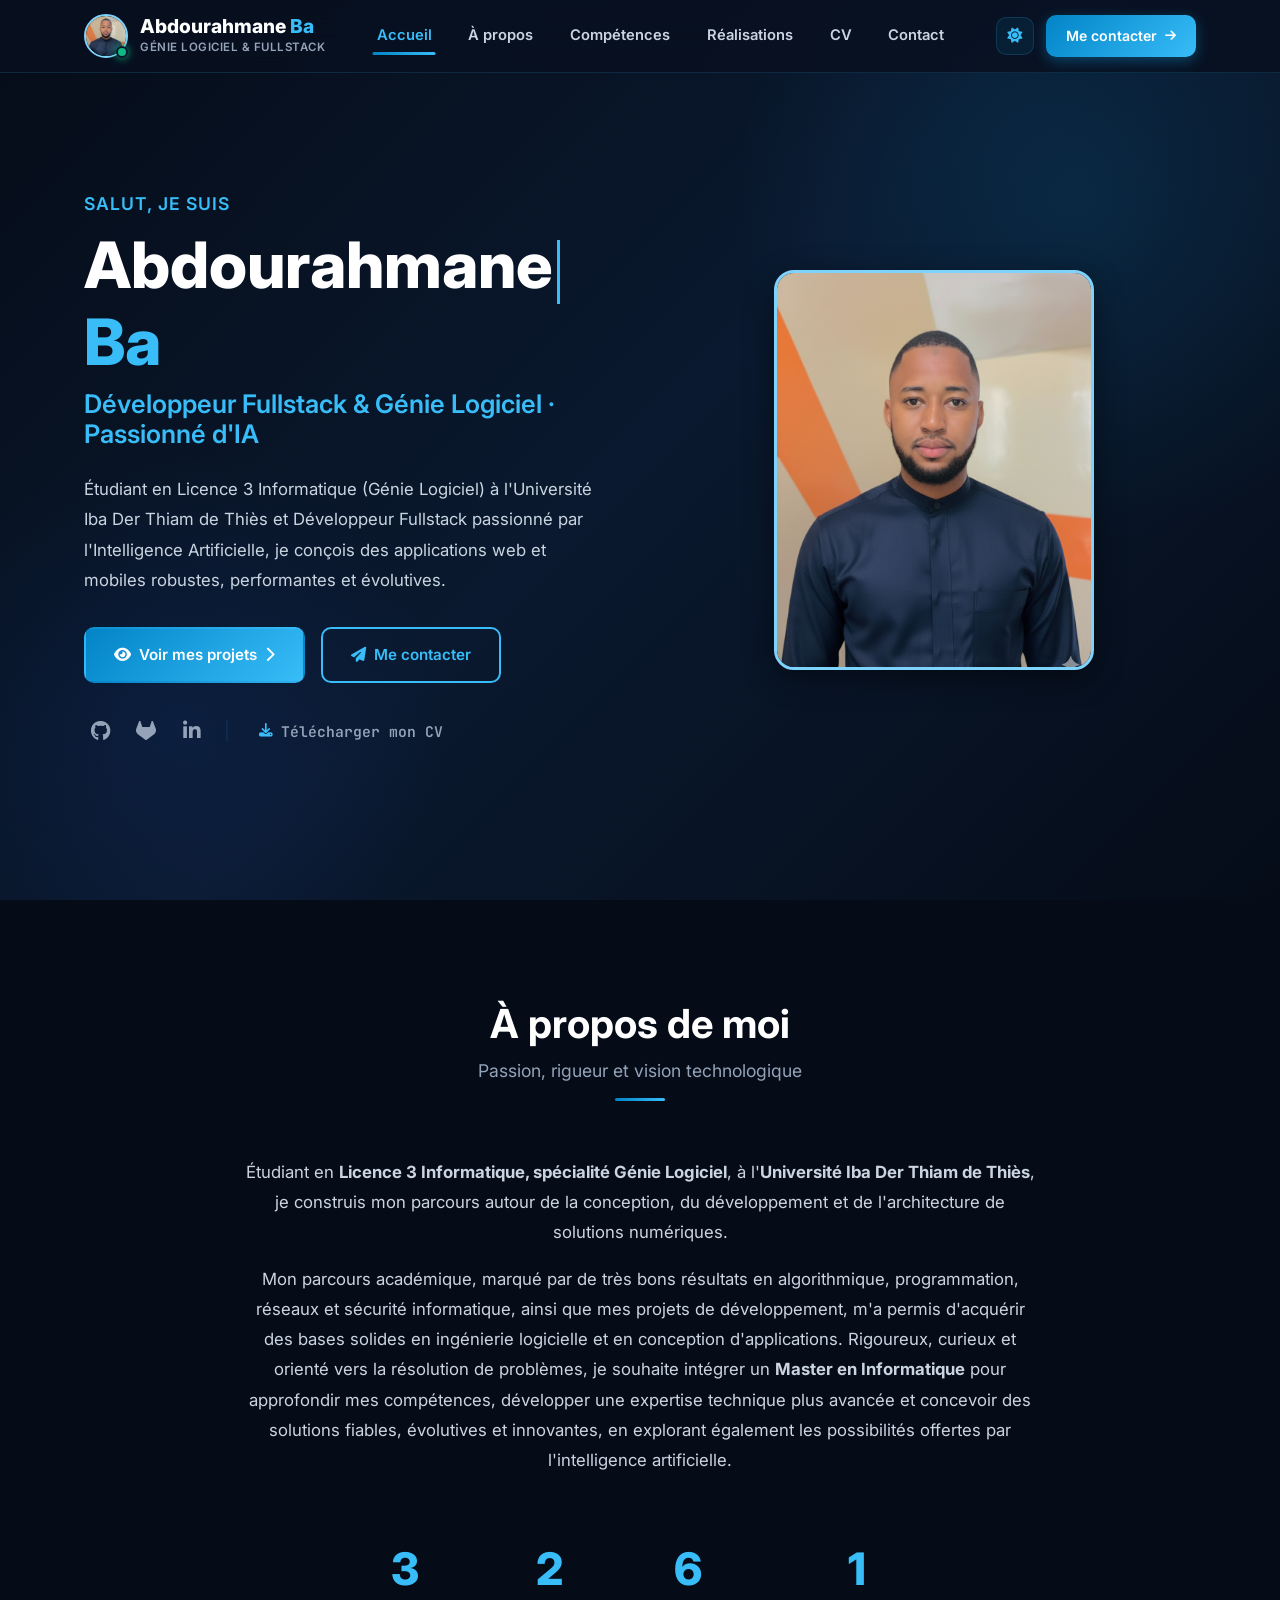
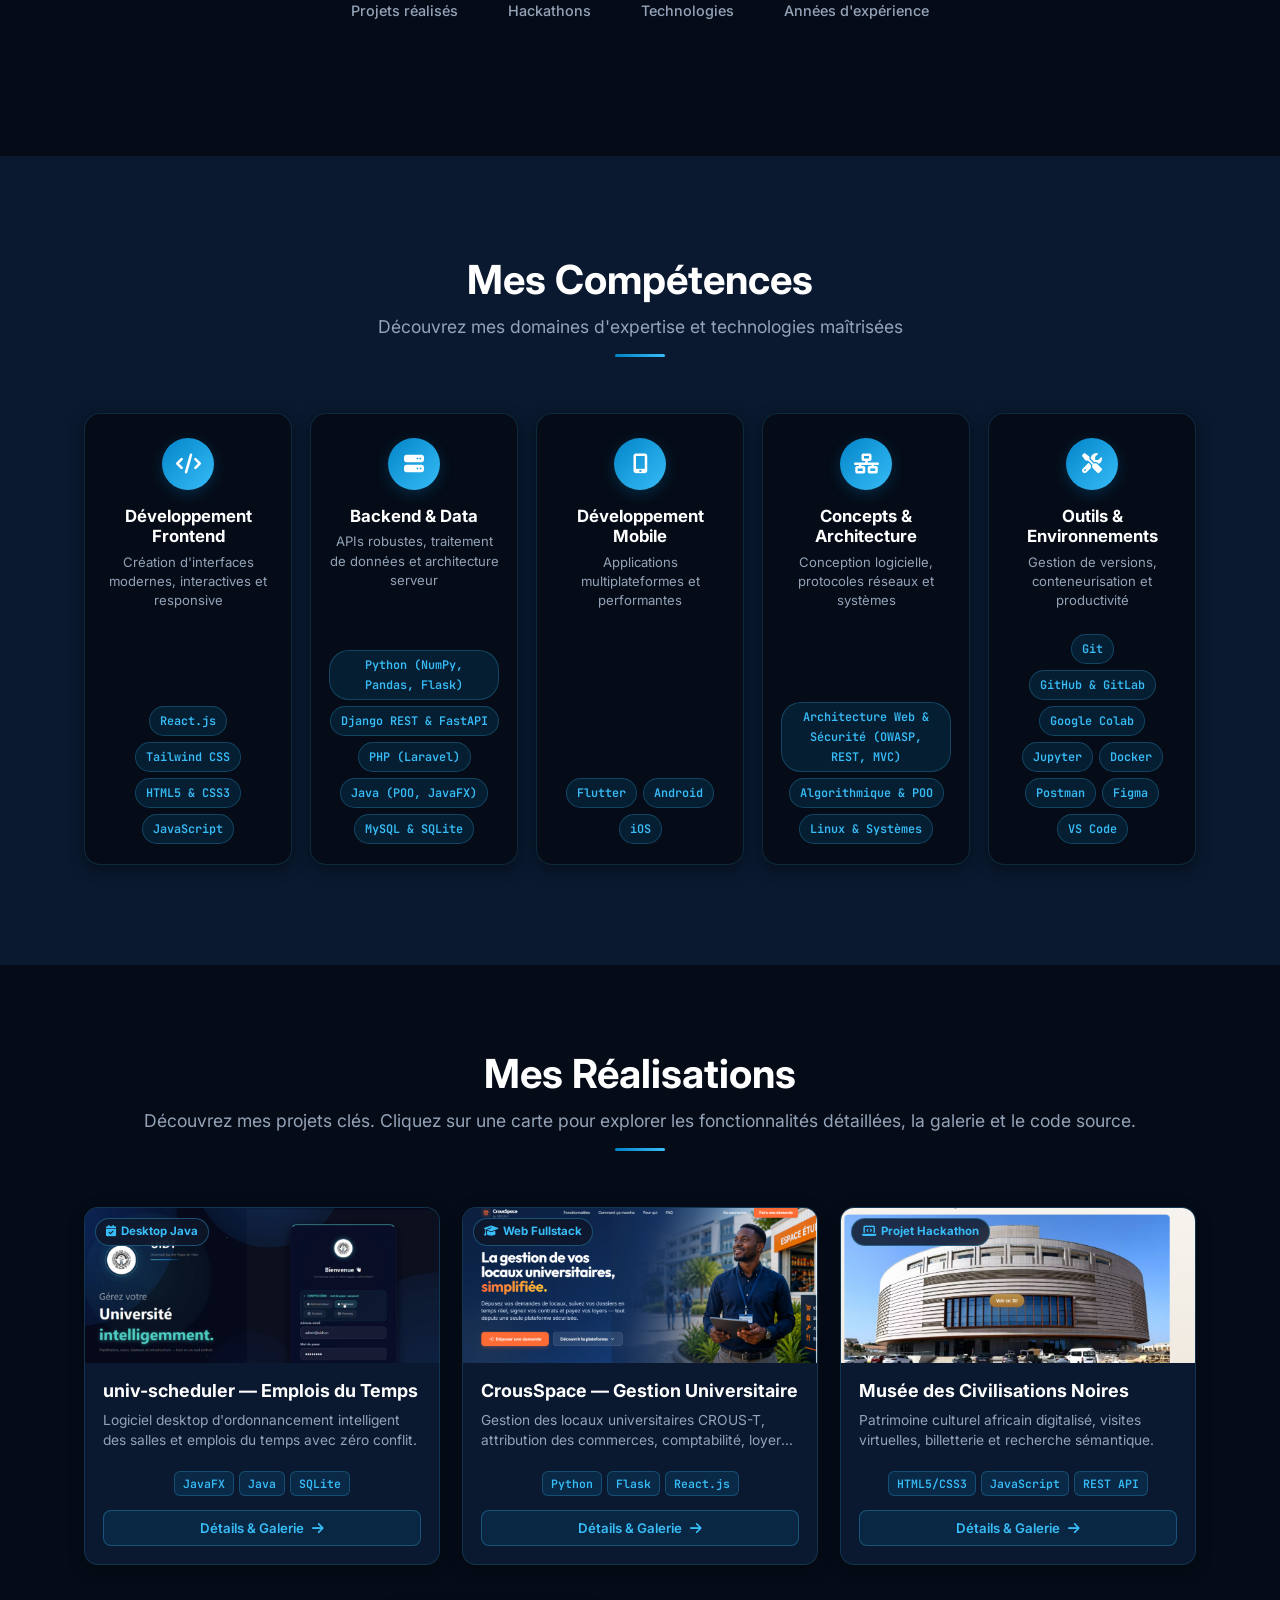
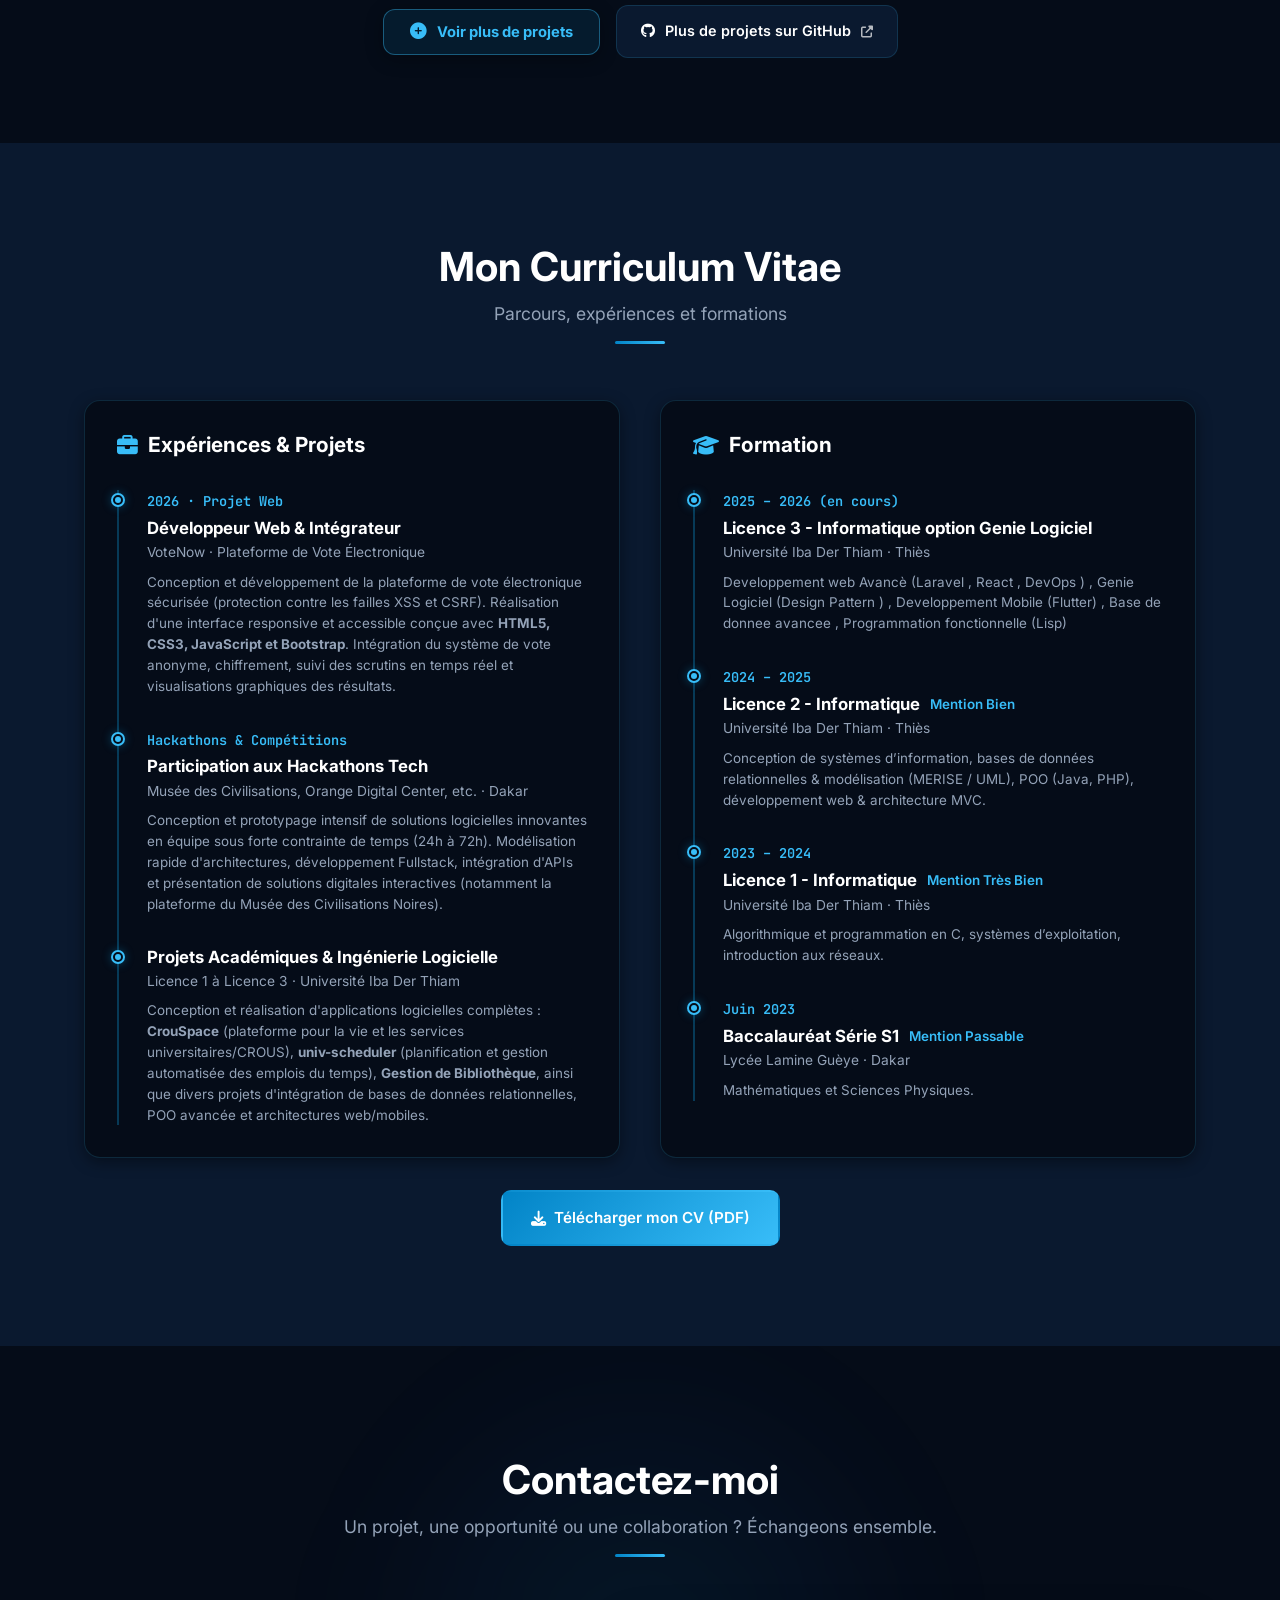
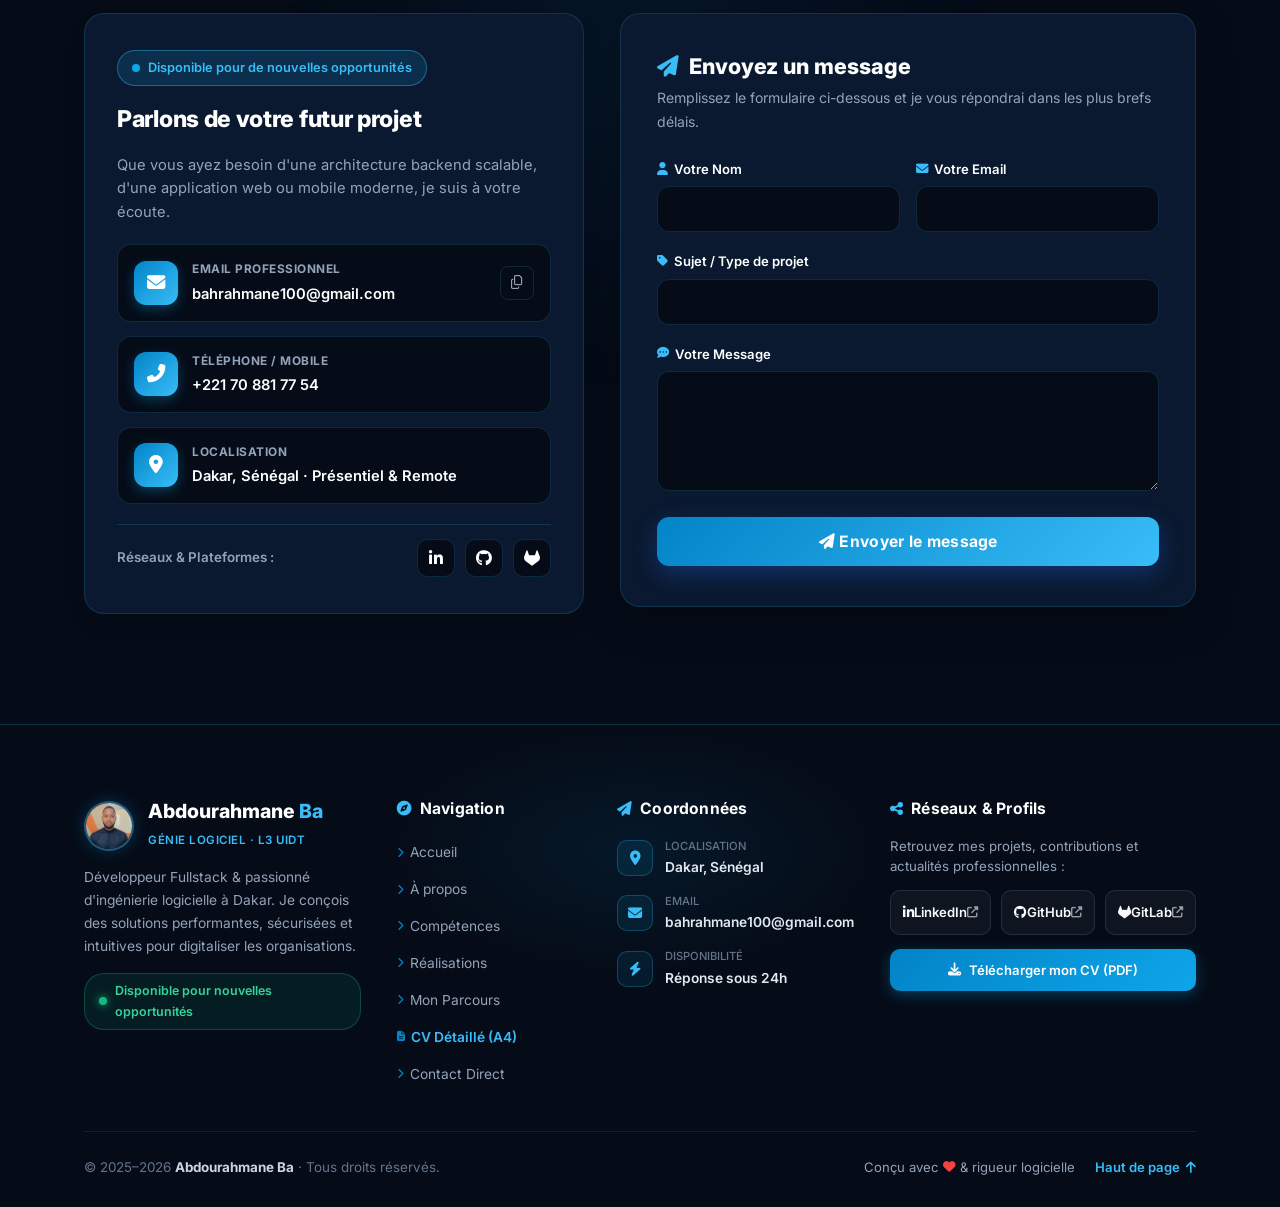
==== commit 76fc7fbb: "Update official PROFIL text for Campus France Master application" ====
--- a/index.html
+++ b/index.html
@@ -121,8 +121,8 @@
             </div>
             <div class="apropos-content">
                 <div class="apropos-text">
-                    <p>Étudiant en <strong>Licence 3 Informatique (option Génie Logiciel)</strong> à l'<strong>Université Iba Der Thiam de Thiès</strong> et <strong>Développeur Fullstack</strong>, je conçois des solutions logicielles performantes, modulaires et sécurisées en appliquant une rigueur méthodologique éprouvée.</p>
-                    <p>Porté par une solide culture du développement logiciel et <strong>profondément passionné par l'Intelligence Artificielle</strong>, j'allie rigueur algorithmique, maîtrise des architectures modernes et curiosité technologique pour bâtir des solutions logicielles innovantes et à fort impact.</p>
+                    <p>Étudiant en <strong>Licence 3 Informatique, spécialité Génie Logiciel</strong>, à l'<strong>Université Iba Der Thiam de Thiès</strong>, je construis mon parcours autour de la conception, du développement et de l'architecture de solutions numériques.</p>
+                    <p>Mon parcours académique, marqué par de très bons résultats en algorithmique, programmation, réseaux et sécurité informatique, ainsi que mes projets de développement, m'a permis d'acquérir des bases solides en ingénierie logicielle et en conception d'applications. Rigoureux, curieux et orienté vers la résolution de problèmes, je souhaite intégrer un <strong>Master en Informatique</strong> pour approfondir mes compétences, développer une expertise technique plus avancée et concevoir des solutions fiables, évolutives et innovantes, en explorant également les possibilités offertes par l'intelligence artificielle.</p>
                 </div>
                 <div class="about-stats">
                     <div class="stat">
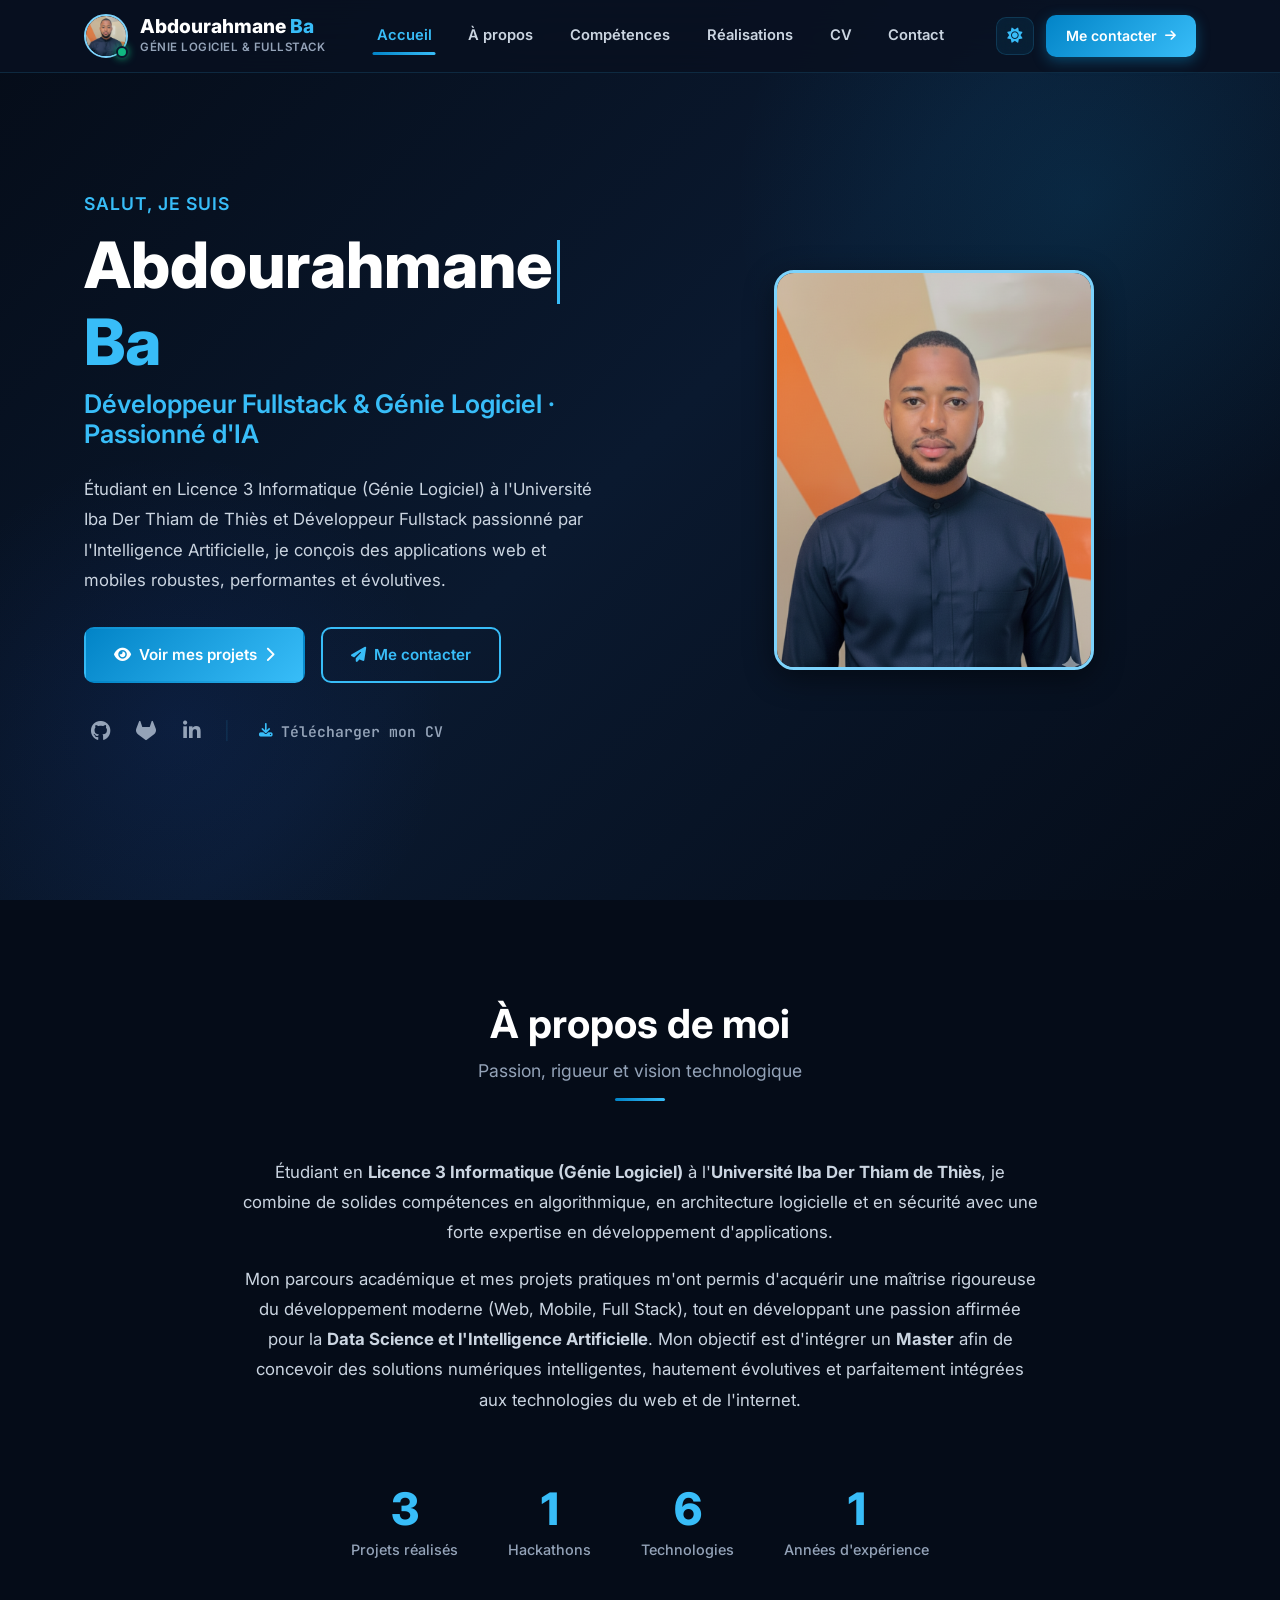
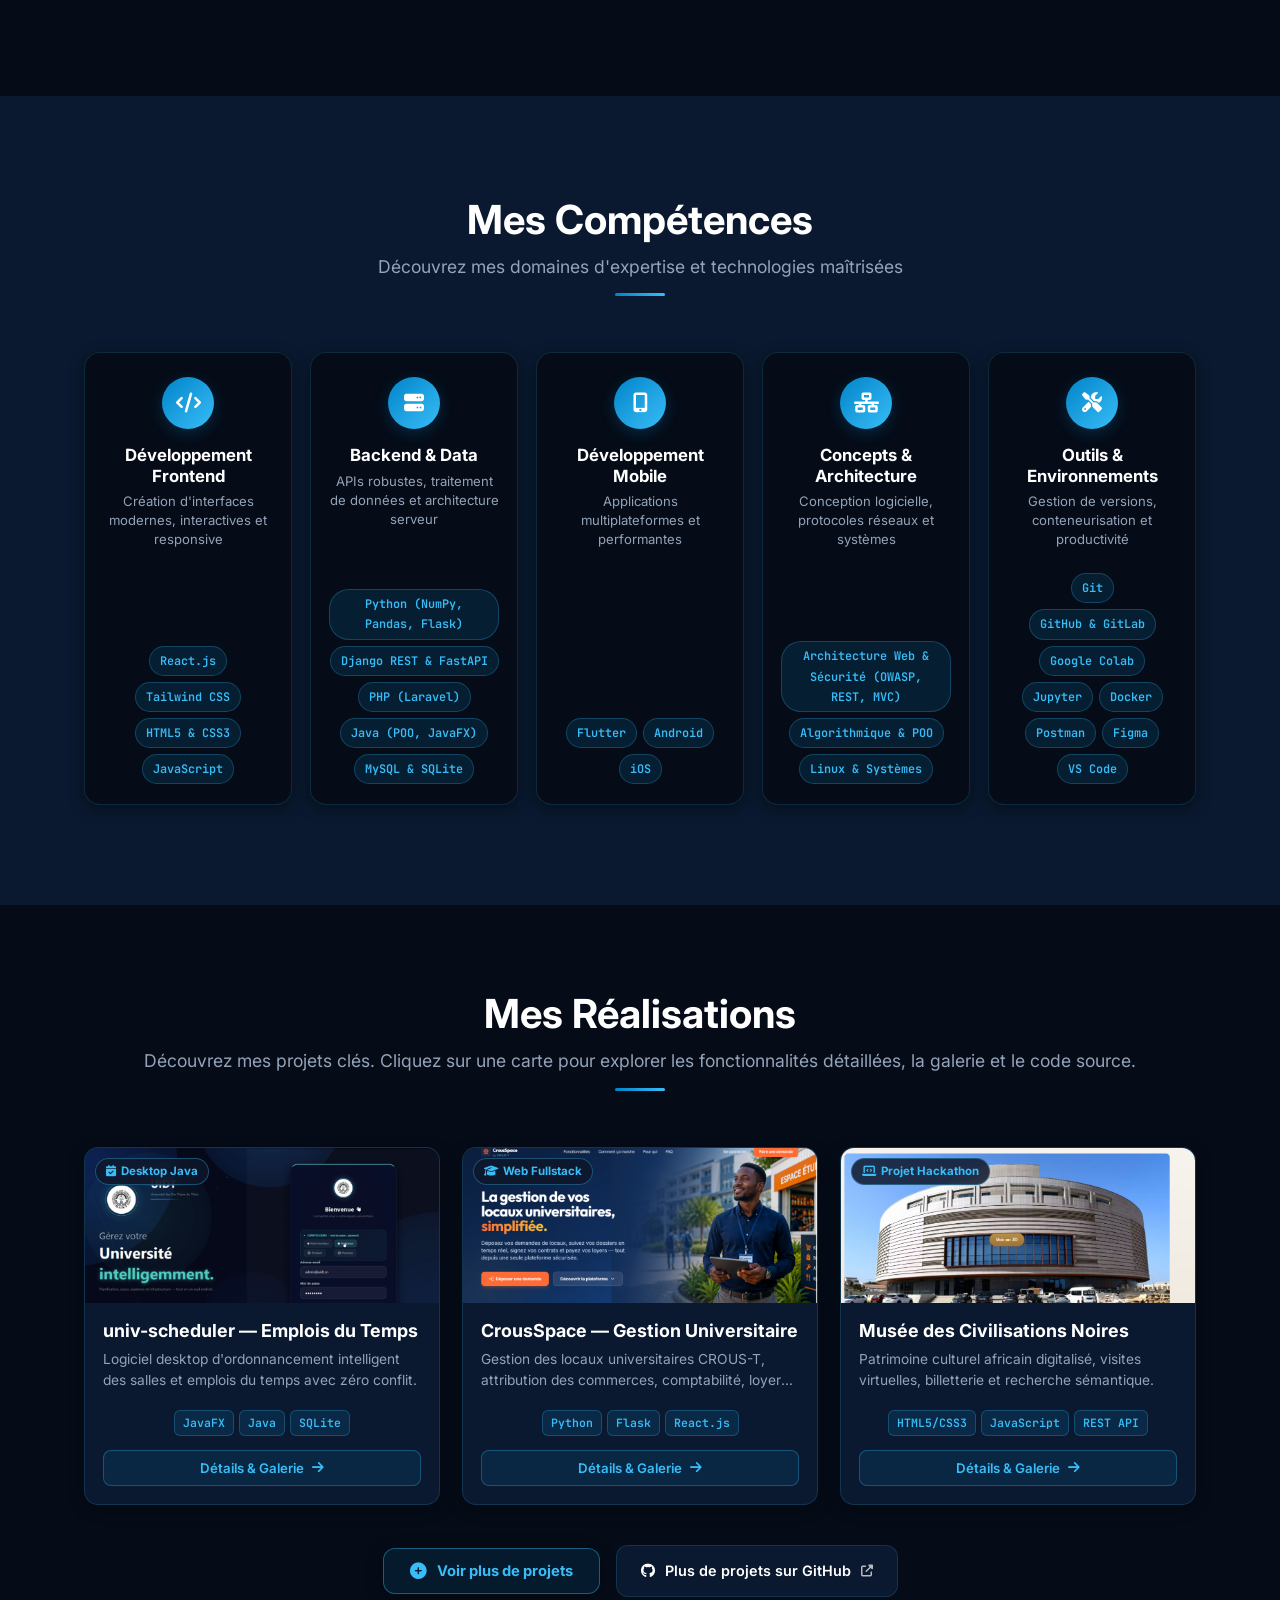
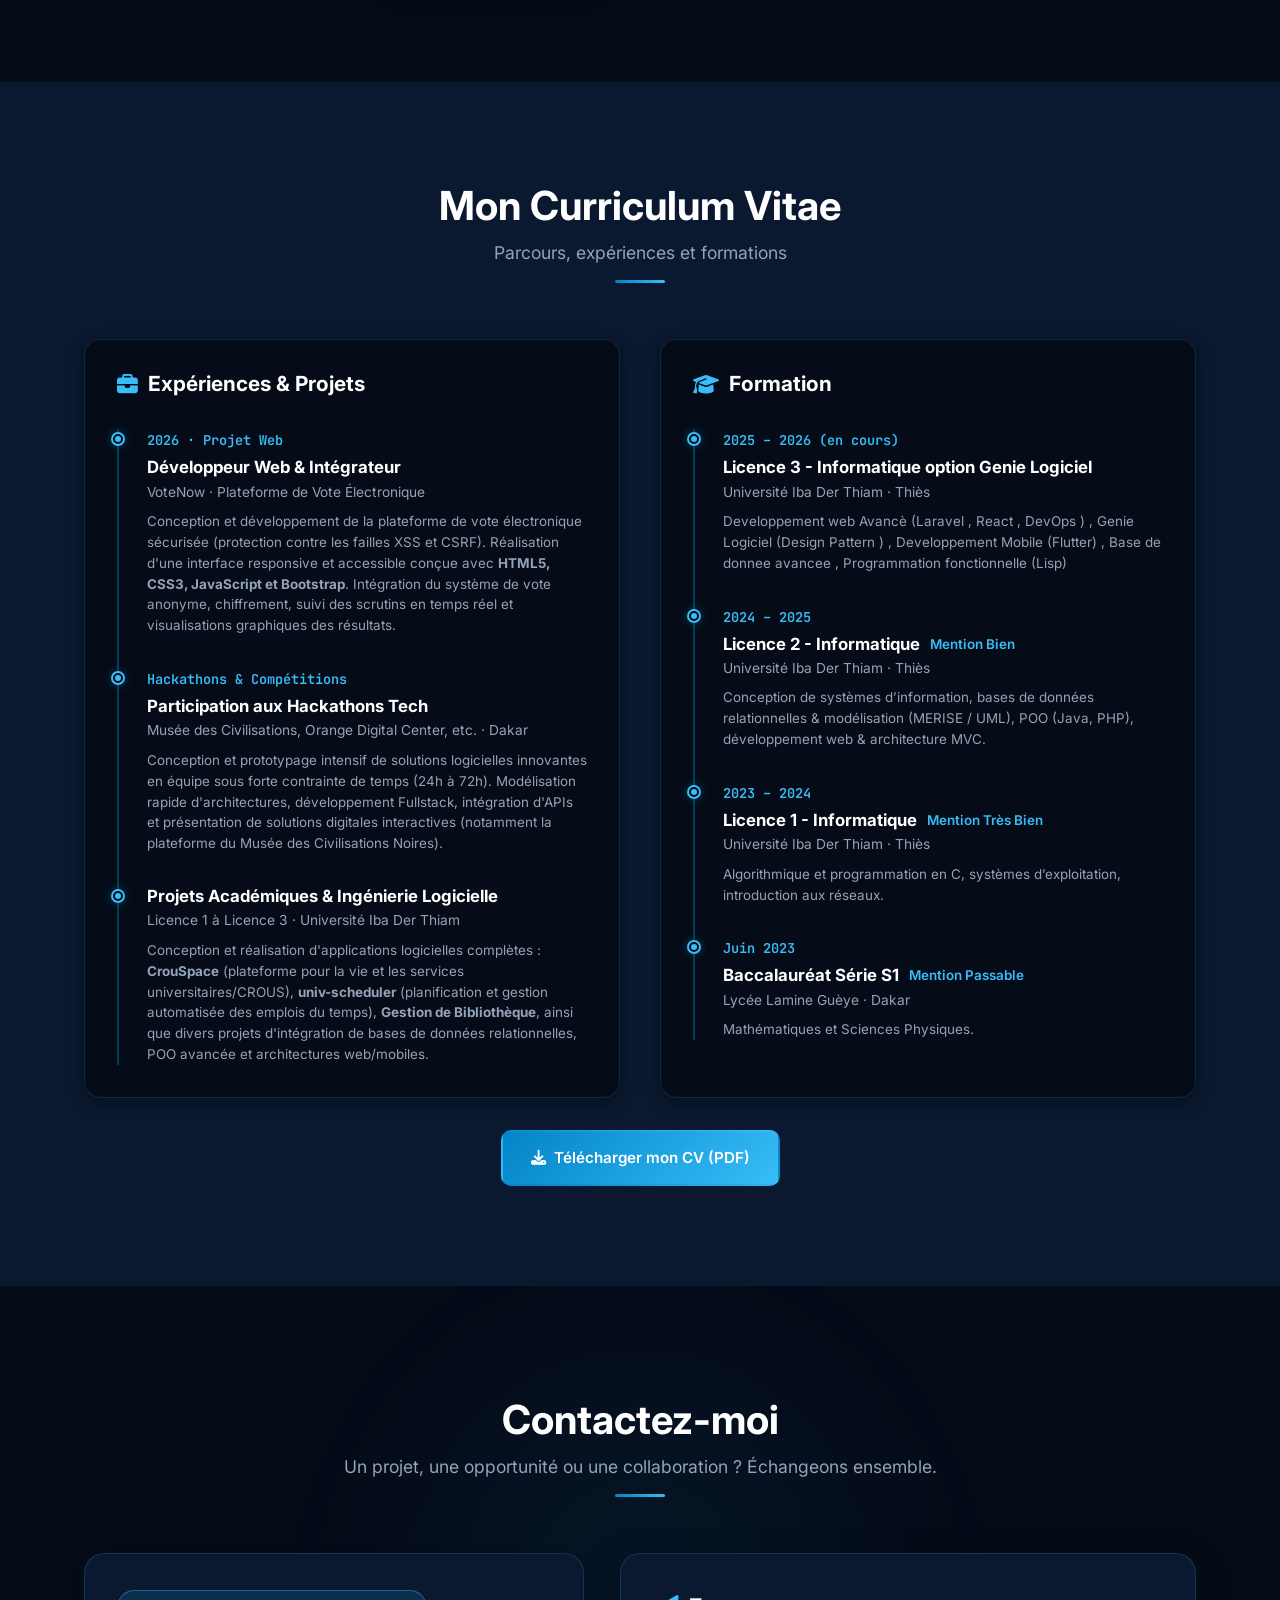
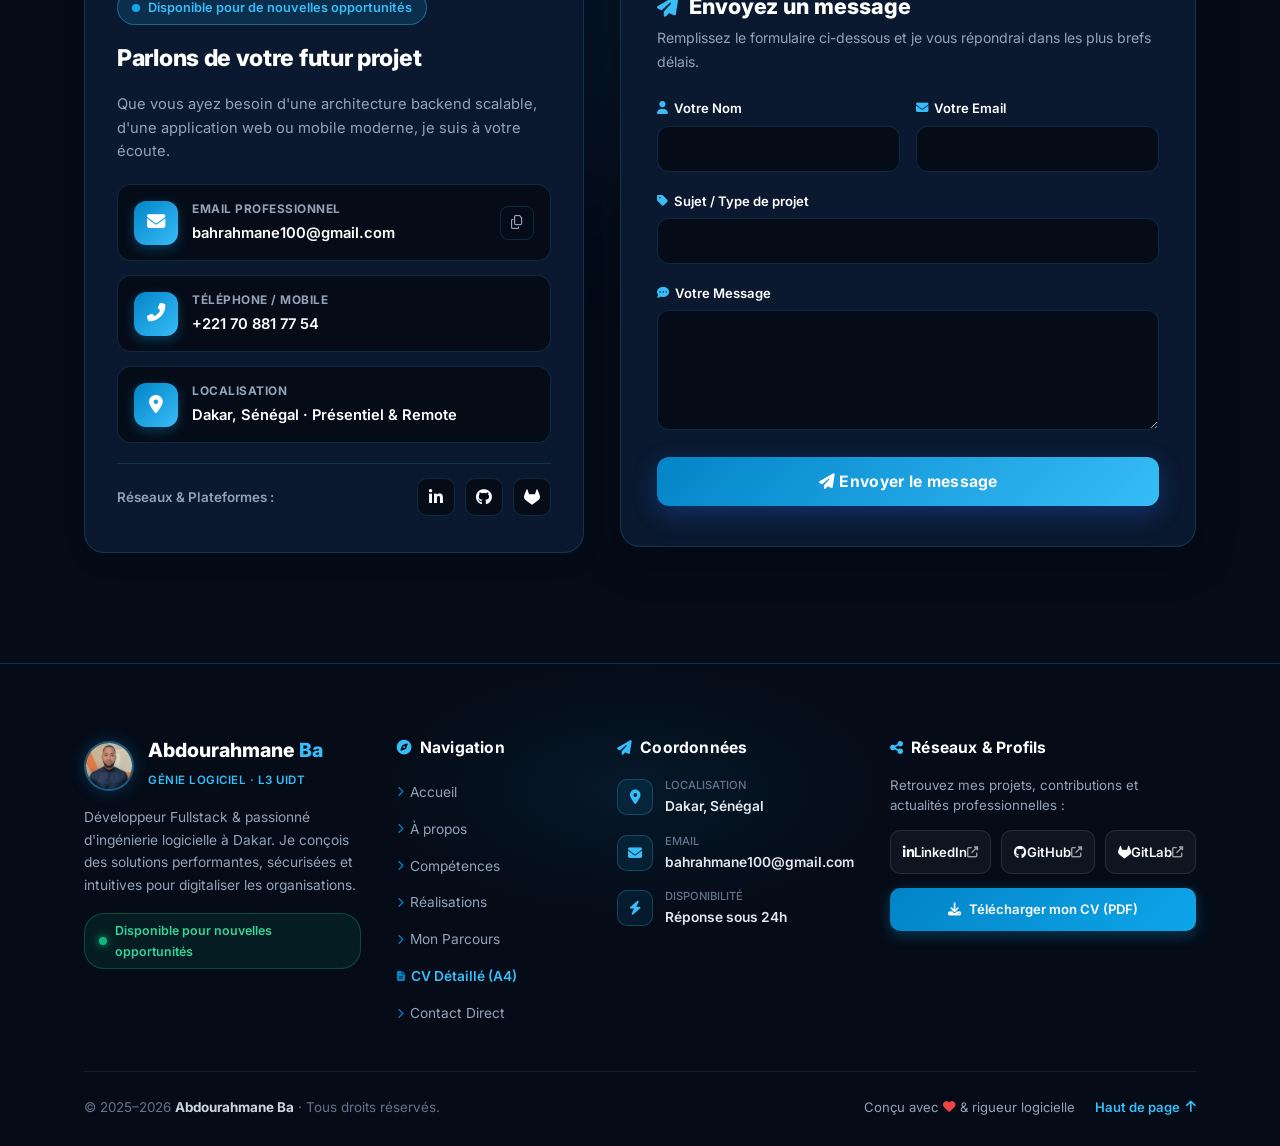
==== commit 4f0df341: "Update PROFIL with sharpened software engineering and AI/Data Science trajectory" ====
--- a/index.html
+++ b/index.html
@@ -121,8 +121,8 @@
             </div>
             <div class="apropos-content">
                 <div class="apropos-text">
-                    <p>Étudiant en <strong>Licence 3 Informatique, spécialité Génie Logiciel</strong>, à l'<strong>Université Iba Der Thiam de Thiès</strong>, je construis mon parcours autour de la conception, du développement et de l'architecture de solutions numériques.</p>
-                    <p>Mon parcours académique, marqué par de très bons résultats en algorithmique, programmation, réseaux et sécurité informatique, ainsi que mes projets de développement, m'a permis d'acquérir des bases solides en ingénierie logicielle et en conception d'applications. Rigoureux, curieux et orienté vers la résolution de problèmes, je souhaite intégrer un <strong>Master en Informatique</strong> pour approfondir mes compétences, développer une expertise technique plus avancée et concevoir des solutions fiables, évolutives et innovantes, en explorant également les possibilités offertes par l'intelligence artificielle.</p>
+                    <p>Étudiant en <strong>Licence 3 Informatique (Génie Logiciel)</strong> à l'<strong>Université Iba Der Thiam de Thiès</strong>, je combine de solides compétences en algorithmique, en architecture logicielle et en sécurité avec une forte expertise en développement d'applications.</p>
+                    <p>Mon parcours académique et mes projets pratiques m'ont permis d'acquérir une maîtrise rigoureuse du développement moderne (Web, Mobile, Full Stack), tout en développant une passion affirmée pour la <strong>Data Science et l'Intelligence Artificielle</strong>. Mon objectif est d'intégrer un <strong>Master</strong> afin de concevoir des solutions numériques intelligentes, hautement évolutives et parfaitement intégrées aux technologies du web et de l'internet.</p>
                 </div>
                 <div class="about-stats">
                     <div class="stat">
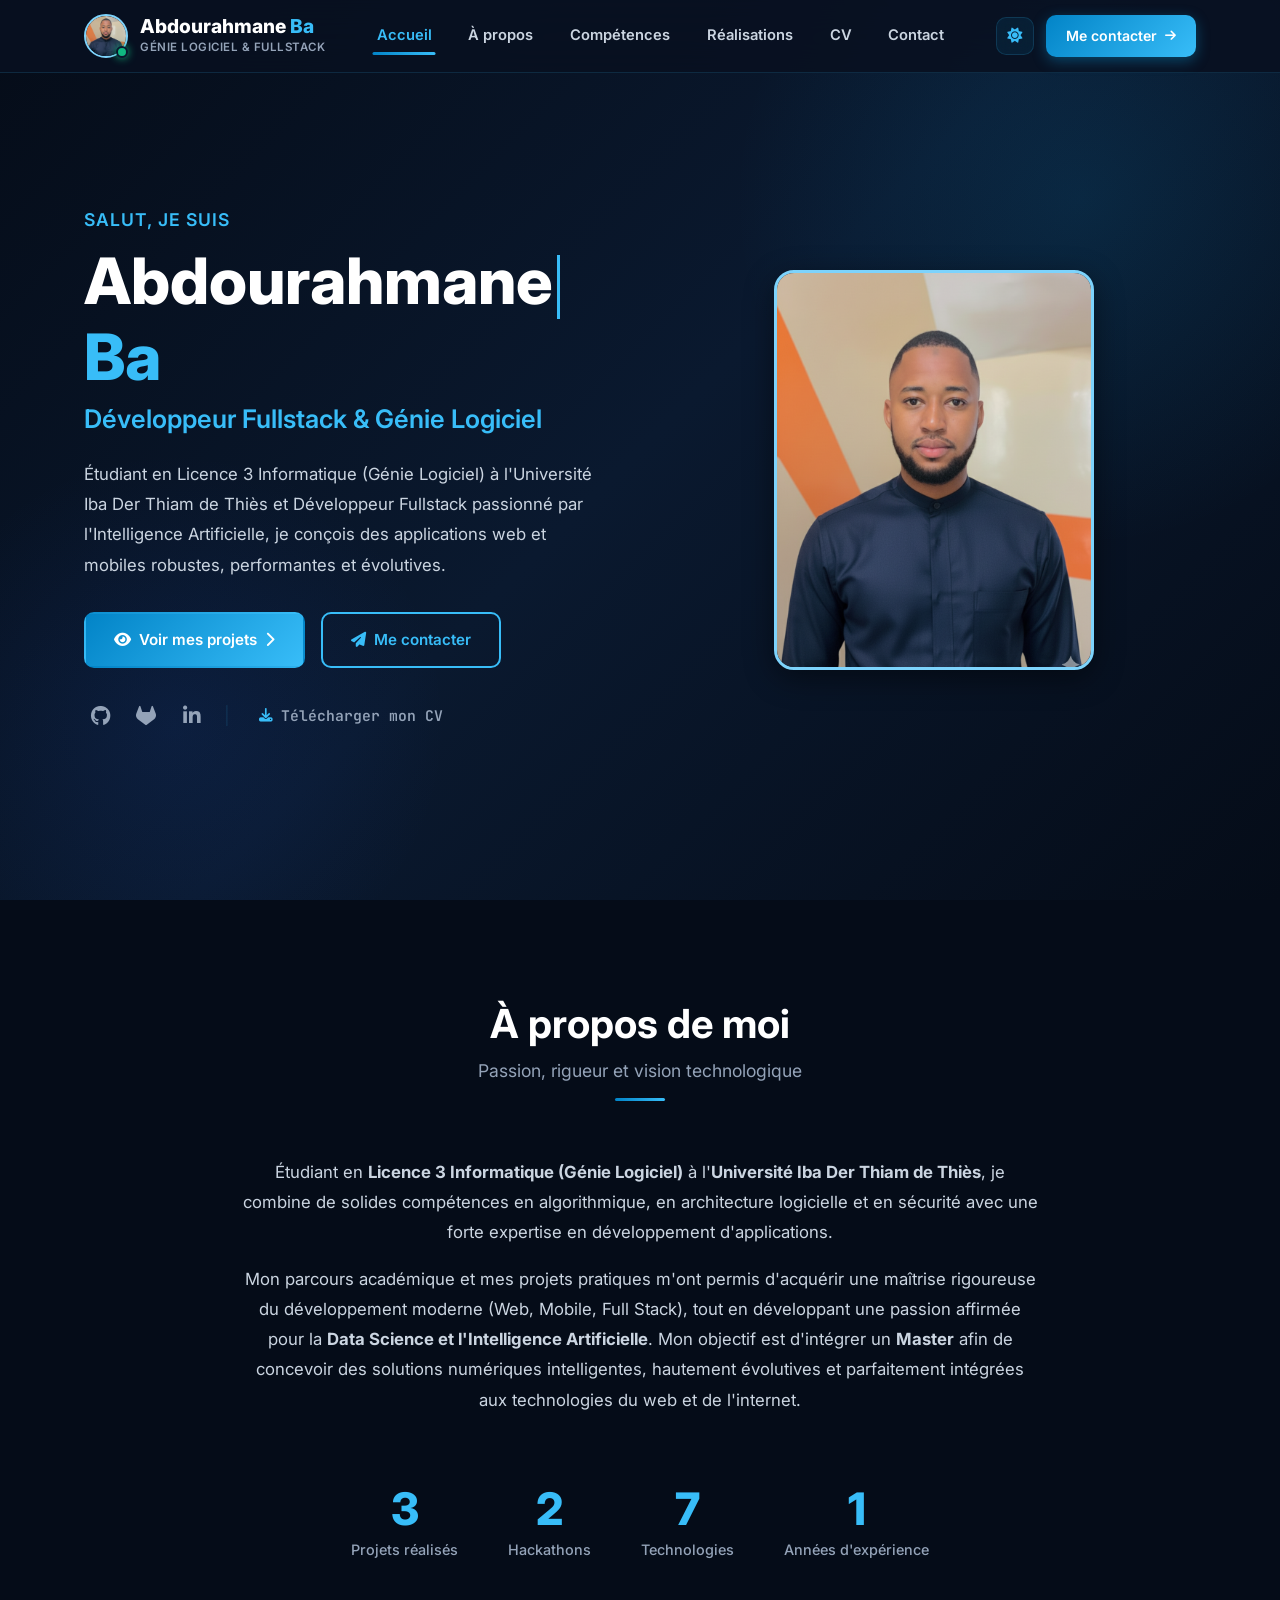
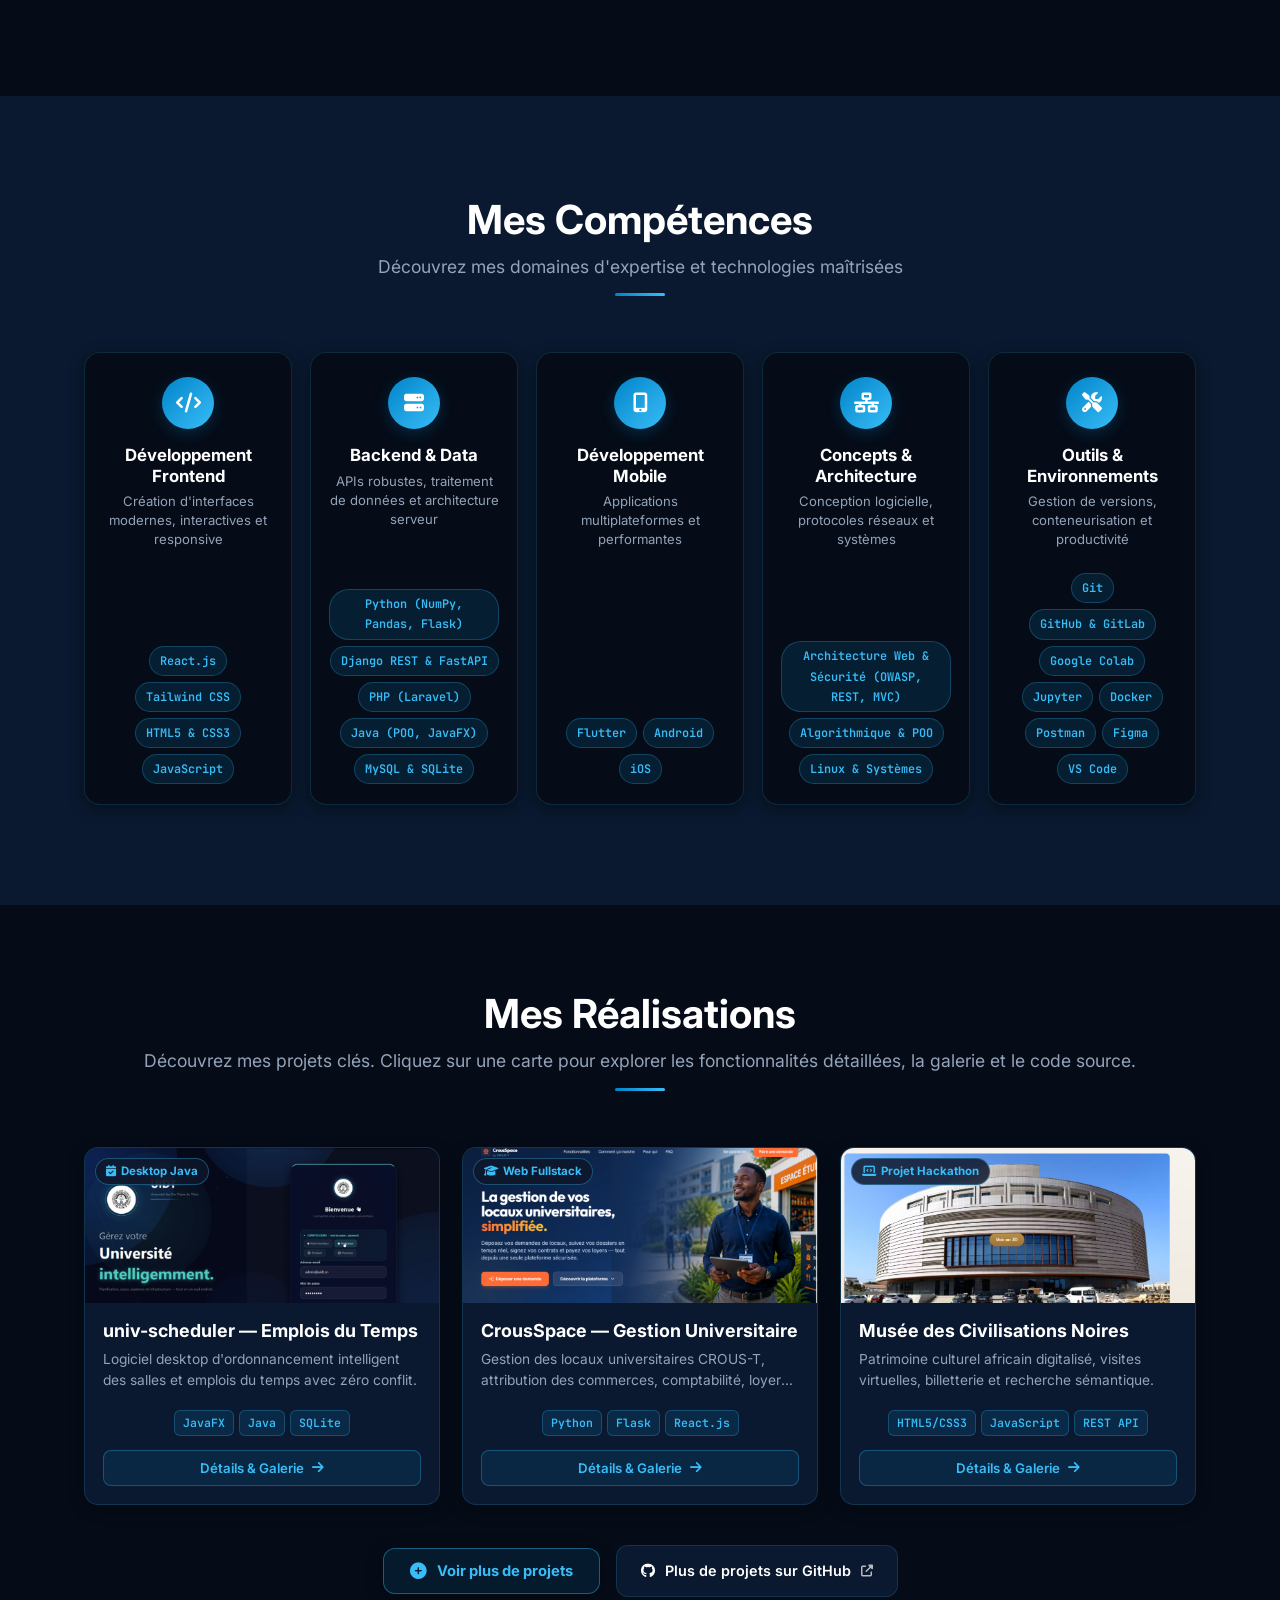
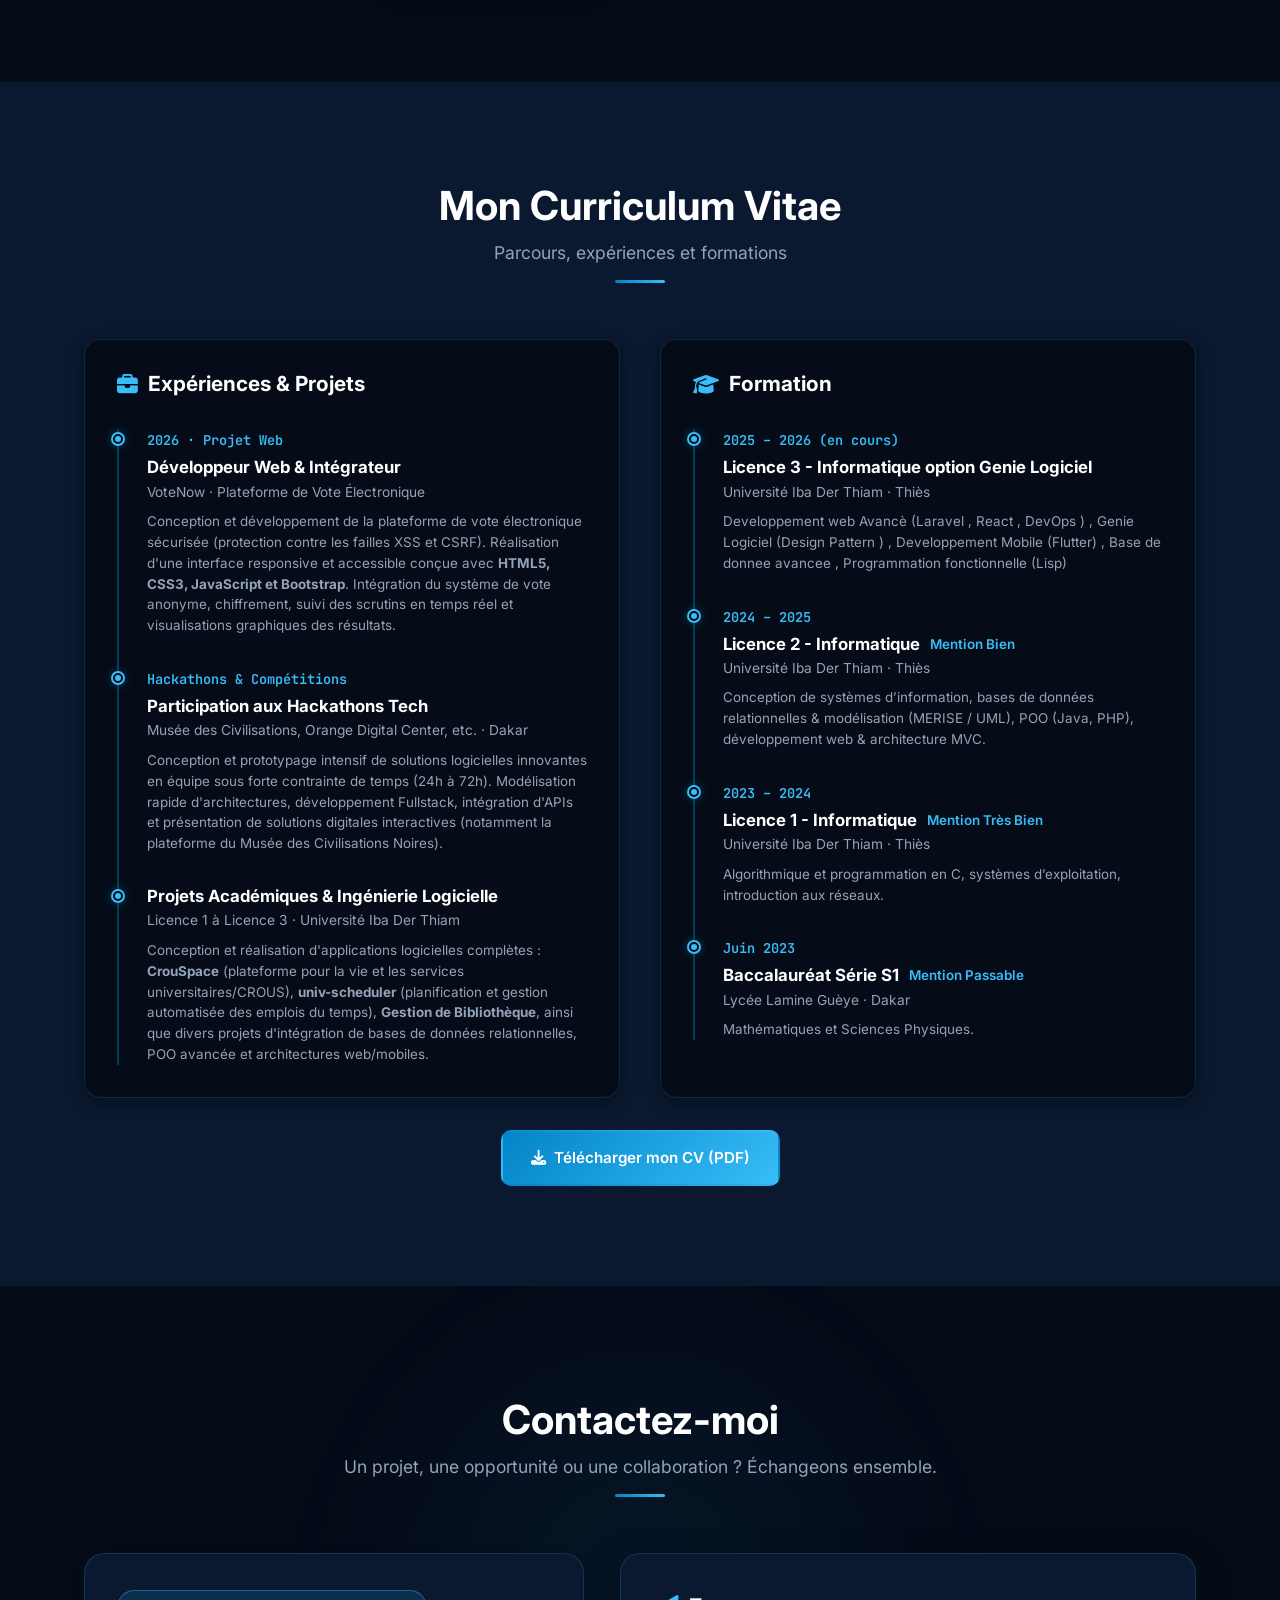
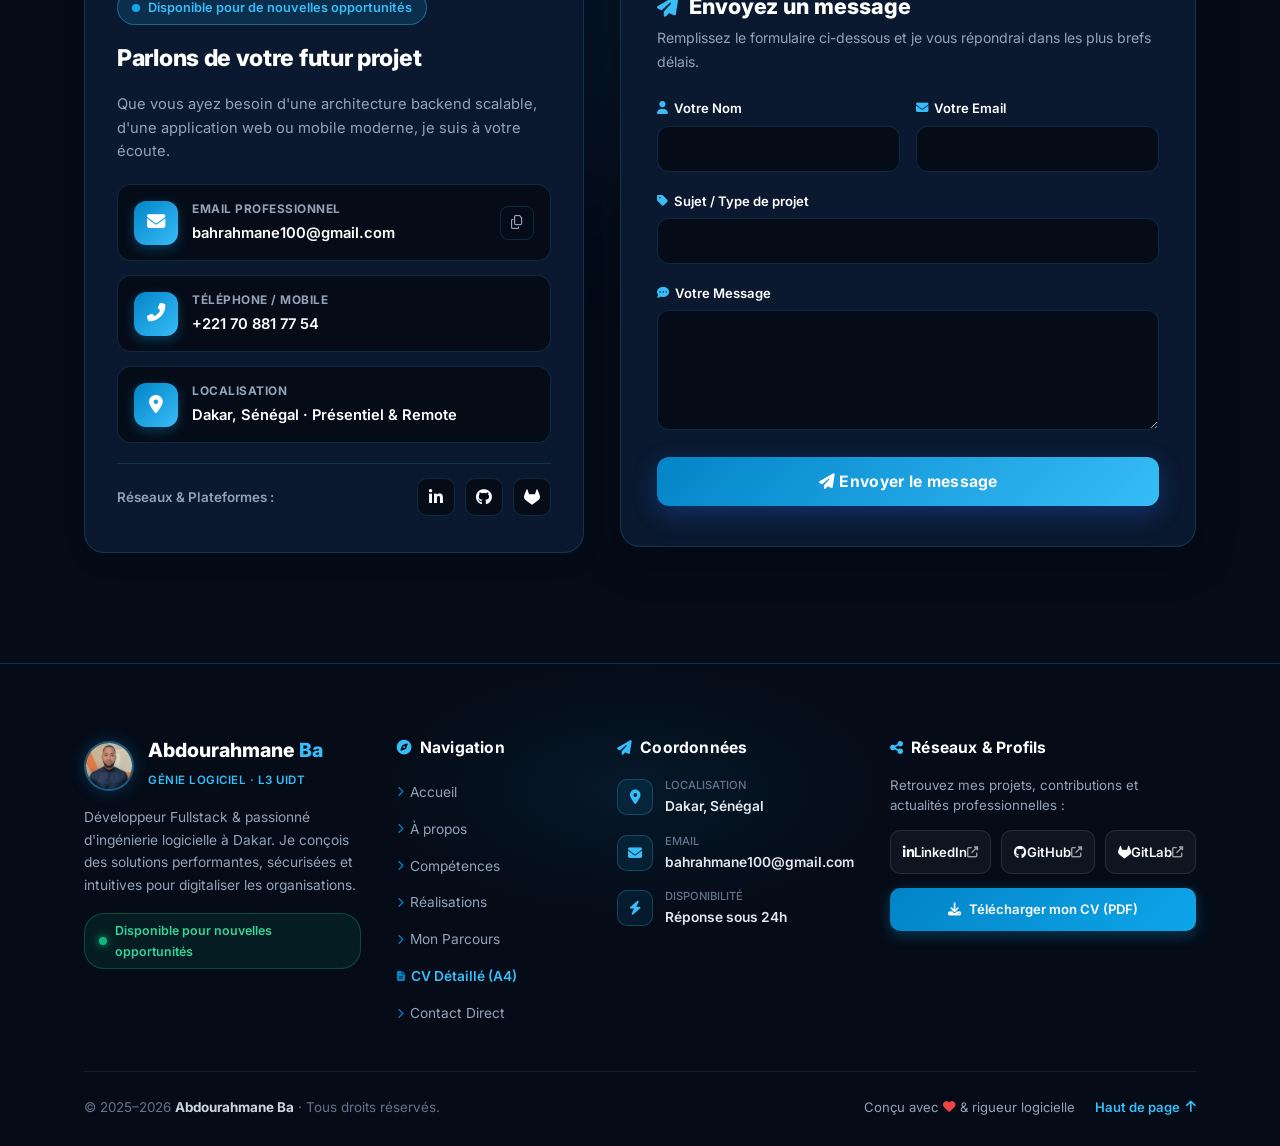
==== commit 25165e75: "Remove Passionné d'IA from header title in CV and portfolio" ====
--- a/index.html
+++ b/index.html
@@ -85,7 +85,7 @@
                     <h1>
                         <span id="typing" aria-live="polite"></span><span class="last-name"> Ba</span>
                     </h1>
-                    <h2>Développeur Fullstack &amp; Génie Logiciel · Passionné d'IA</h2>
+                    <h2>Développeur Fullstack &amp; Génie Logiciel</h2>
                     <p class="hero-description">Étudiant en Licence 3 Informatique (Génie Logiciel) à l'Université Iba Der Thiam de Thiès et Développeur Fullstack passionné par l'Intelligence Artificielle, je conçois des applications web et mobiles robustes, performantes et évolutives.</p>
                     <div class="accueil-btns">
                         <a href="#realisations" class="btn btn-primary"><i class="fas fa-eye"></i> Voir mes projets <i class="fas fa-chevron-right"></i></a>
